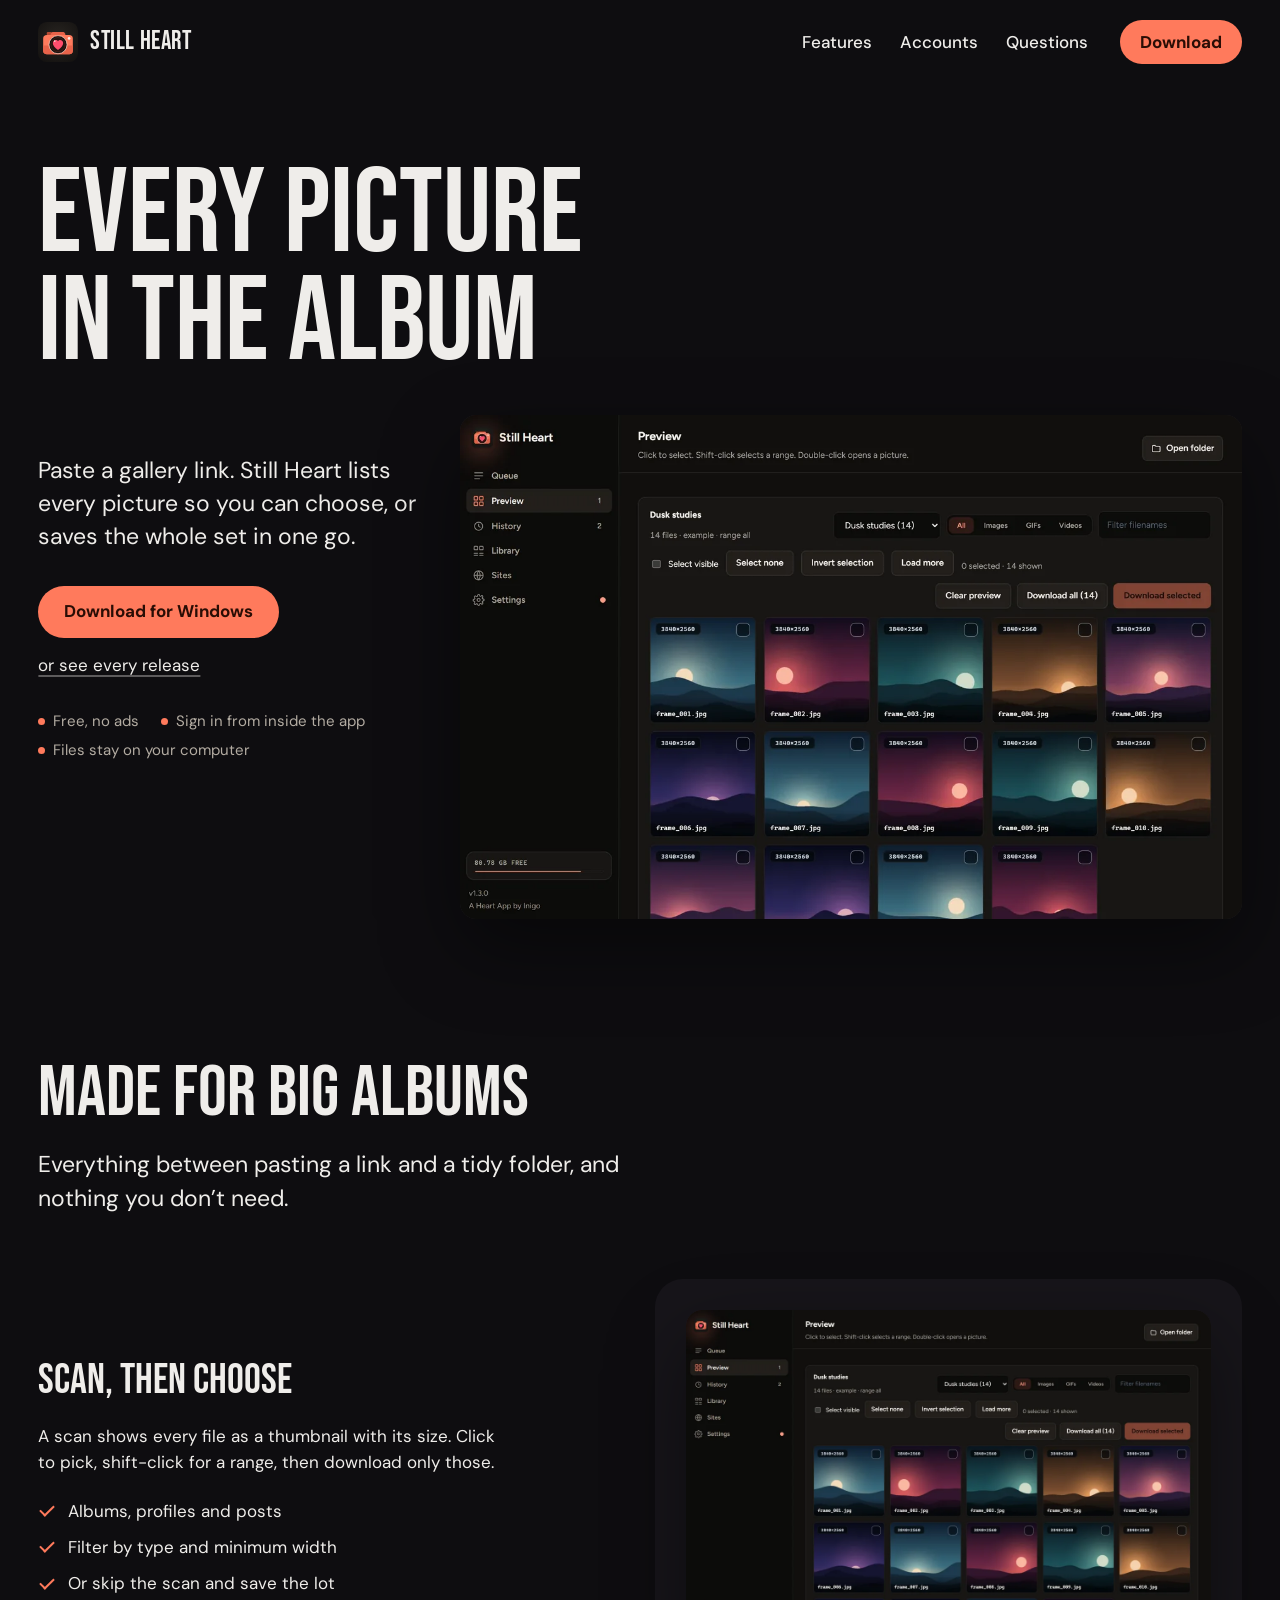
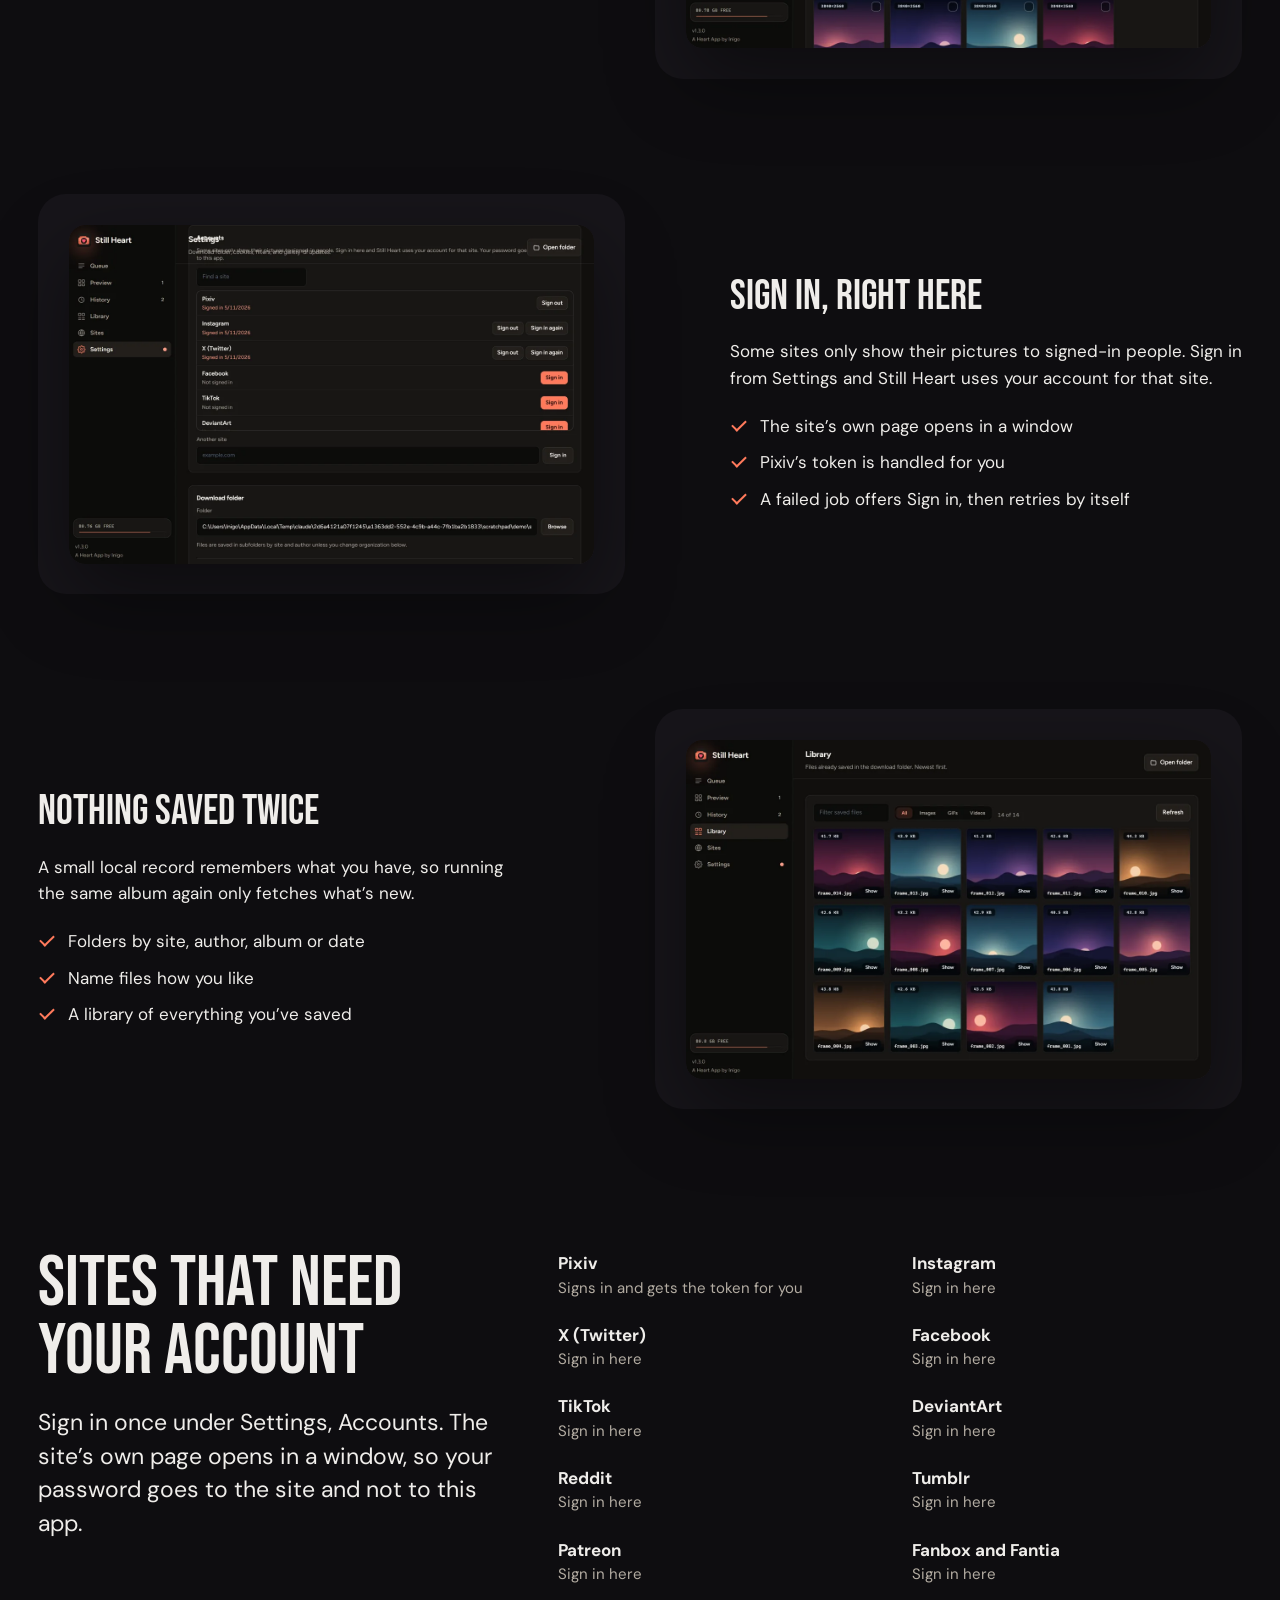
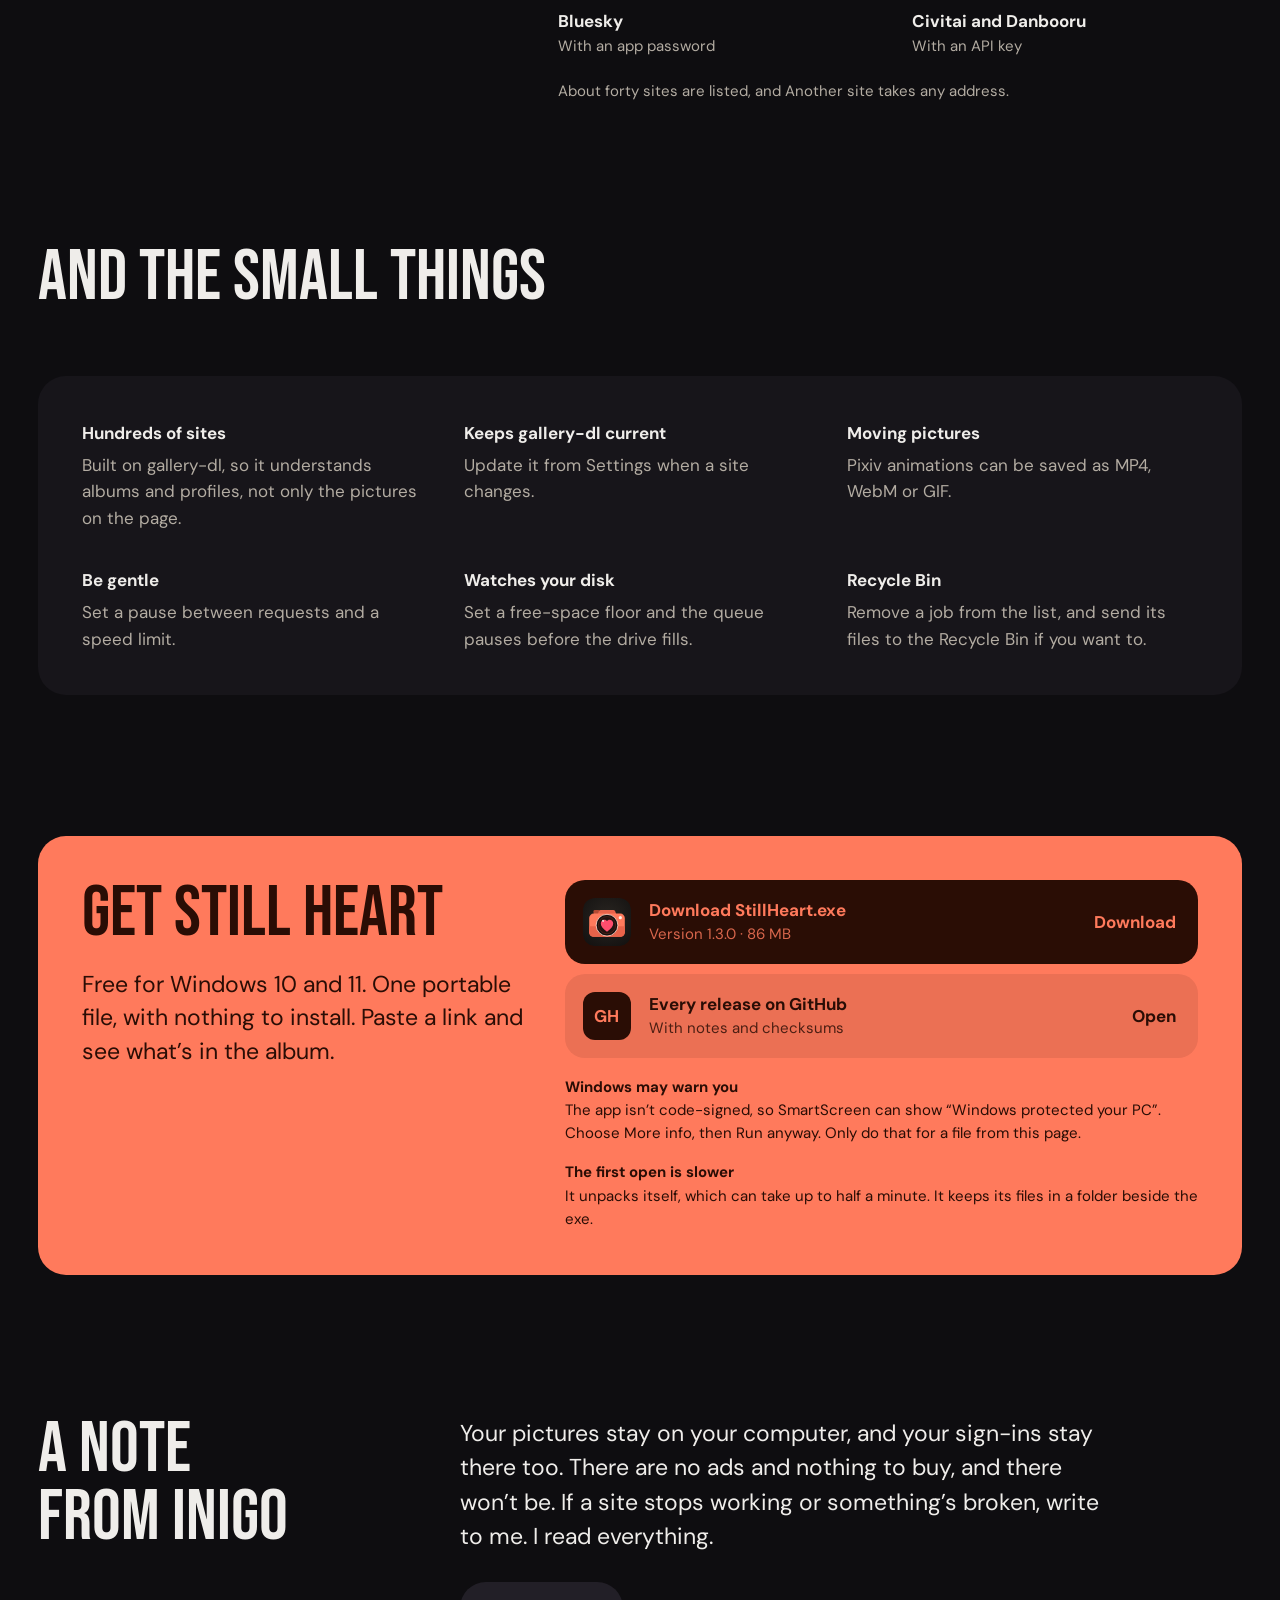
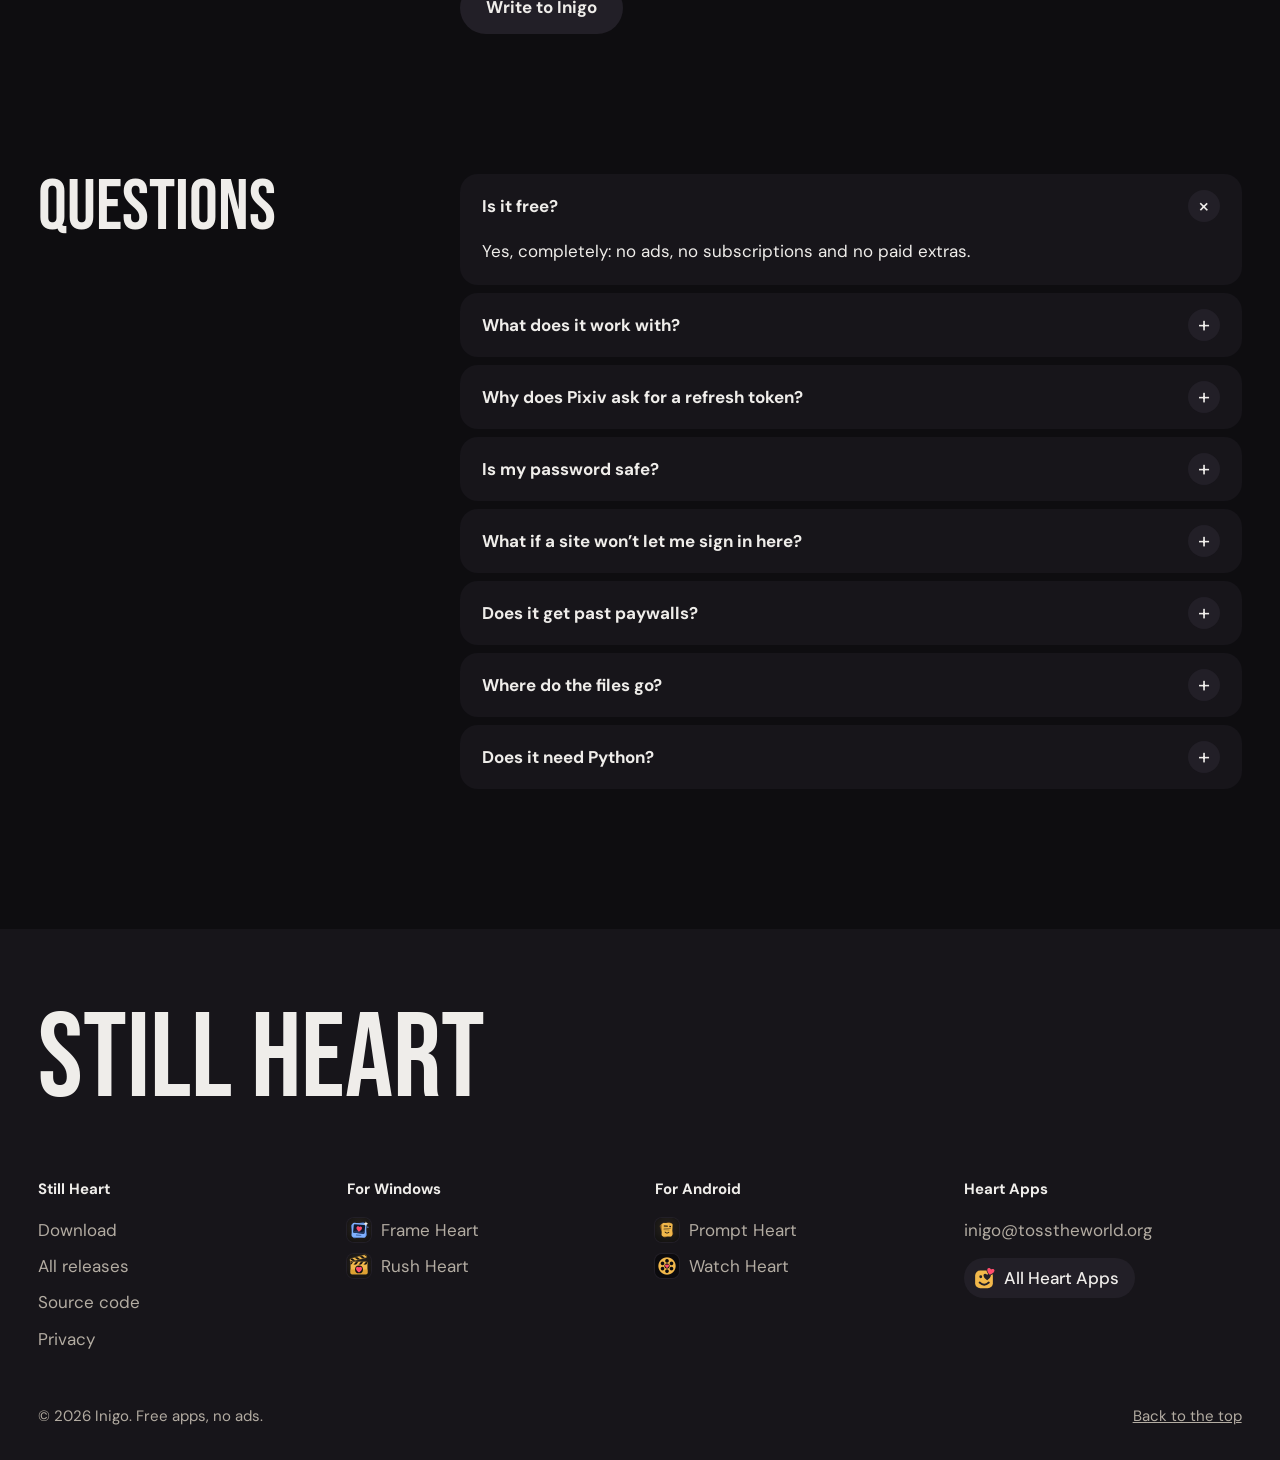
==== index.html @ 1305a20e "Link the source code" ====
<!doctype html>
<html lang="en">
<head>
  <meta charset="utf-8">
  <meta name="viewport" content="width=device-width, initial-scale=1">
  <title>Still Heart · Save whole galleries and albums to your own drive</title>
  <meta name="description" content="Save a whole gallery, or just the pictures you pick. Free for Windows.">
  <meta name="theme-color" content="#0E0D10">
  <meta property="og:title" content="Still Heart">
  <meta property="og:description" content="Save a whole gallery, or just the pictures you pick. A free Heart App for Windows.">
  <meta property="og:image" content="https://inigo-code.github.io/still-heart-site/assets/preview.png">
  <meta property="og:image:width" content="1200">
  <meta property="og:image:height" content="630">
  <meta name="twitter:card" content="summary_large_image">
  <link rel="icon" href="assets/still-heart.svg" type="image/svg+xml">
  <link rel="apple-touch-icon" href="assets/icon-180.png">
  <link rel="preconnect" href="https://fonts.googleapis.com">
  <link rel="preconnect" href="https://fonts.gstatic.com" crossorigin>
  <link href="https://fonts.googleapis.com/css2?family=Bebas+Neue&family=DM+Sans:opsz,wght@9..40,400;9..40,500;9..40,700&display=swap" rel="stylesheet">
  <link rel="stylesheet" href="heart.css">
  <link rel="stylesheet" href="theme.css">
  <script>document.documentElement.classList.add('js')</script>
</head>
<body>
<main id="top">

  <header class="bar wrap">
    <a class="brand" href="#top" aria-label="Still Heart, back to top"><img src="assets/still-heart.svg" width="40" height="40" alt="">Still Heart</a>
    <nav aria-label="Sections"><a href="#features">Features</a><a href="#accounts">Accounts</a><a href="#questions">Questions</a></nav>
    <a class="button button-small" href="#get">Download</a>
  </header>

  <!-- The headline across the page, then the words beside the window -->
  <section class="hero wrap" aria-labelledby="hero-title">
    <div class="hero-text">
      <h1 id="hero-title" class="h1" data-reveal>Every picture<br> in the album</h1>
      <div class="hero-side">
        <p class="lede" data-reveal style="--i:1">Paste a gallery link. Still Heart lists every picture so you can choose, or saves the whole set in one go.</p>
        <p class="actions" data-reveal style="--i:2"><a class="button" href="https://github.com/inigo-code/still-heart-site/releases/latest/download/StillHeart.exe">Download for Windows</a><a class="link" href="https://github.com/inigo-code/still-heart-site/releases">or see every release</a></p>
        <ul class="facts" data-reveal style="--i:3"><li>Free, no ads</li><li>Sign in from inside the app</li><li>Files stay on your computer</li></ul>
      </div>
    </div>
    <figure class="hero-media"><div class="window" data-reveal style="--i:2"><img src="assets/stills_preview.webp" width="1240" height="800" alt="The Still Heart preview: a grid of pictures from one album, each with its size and a checkbox."></div></figure>
  </section>

  <!-- Three things it does, one picture each -->
  <section id="features" class="section wrap" aria-labelledby="features-title">
    <div class="head">
      <h2 id="features-title" class="h2" data-reveal>Made for big albums</h2>
      <p data-reveal style="--i:1">Everything between pasting a link and a tidy folder, and nothing you don’t need.</p>
    </div>
    <div class="rows">
      <article class="row" aria-labelledby="f1">
        <div class="row-text">
          <h3 id="f1" class="h3" data-reveal>Scan, then choose</h3>
          <p data-reveal style="--i:1">A scan shows every file as a thumbnail with its size. Click to pick, shift-click for a range, then download only those.</p>
          <ul class="ticks" data-reveal style="--i:2"><li>Albums, profiles and posts</li><li>Filter by type and minimum width</li><li>Or skip the scan and save the lot</li></ul>
        </div>
        <figure class="row-media"><div class="window" data-reveal><img src="assets/stills_preview.webp" width="1240" height="800" alt="A scan of one album as a grid of pictures, some selected." loading="lazy"></div></figure>
      </article>

      <article class="row" aria-labelledby="f2">
        <div class="row-text">
          <h3 id="f2" class="h3" data-reveal>Sign in, right here</h3>
          <p data-reveal style="--i:1">Some sites only show their pictures to signed-in people. Sign in from Settings and Still Heart uses your account for that site.</p>
          <ul class="ticks" data-reveal style="--i:2"><li>The site’s own page opens in a window</li><li>Pixiv’s token is handled for you</li><li>A failed job offers Sign in, then retries by itself</li></ul>
        </div>
        <figure class="row-media"><div class="window" data-reveal><img src="assets/stills_accounts.webp" width="1240" height="800" alt="The Accounts list in Still Heart’s settings, with sites to sign in to." loading="lazy"></div></figure>
      </article>

      <article class="row" aria-labelledby="f3">
        <div class="row-text">
          <h3 id="f3" class="h3" data-reveal>Nothing saved twice</h3>
          <p data-reveal style="--i:1">A small local record remembers what you have, so running the same album again only fetches what’s new.</p>
          <ul class="ticks" data-reveal style="--i:2"><li>Folders by site, author, album or date</li><li>Name files how you like</li><li>A library of everything you’ve saved</li></ul>
        </div>
        <figure class="row-media"><div class="window" data-reveal><img src="assets/stills_library.webp" width="1240" height="800" alt="The Still Heart library: saved pictures in a grid." loading="lazy"></div></figure>
      </article>
    </div>
  </section>

  <!-- Accounts, as a plain list -->
  <section id="accounts" class="section wrap" aria-labelledby="accounts-title">
    <div class="import">
      <div class="head">
        <h2 id="accounts-title" class="h2" data-reveal>Sites that need your account</h2>
        <p data-reveal style="--i:1">Sign in once under Settings, Accounts. The site’s own page opens in a window, so your password goes to the site and not to this app.</p>
      </div>
      <div data-reveal style="--i:1">
        <ul class="sources"><li><strong>Pixiv</strong><span>Signs in and gets the token for you</span></li><li><strong>Instagram</strong><span>Sign in here</span></li><li><strong>X (Twitter)</strong><span>Sign in here</span></li><li><strong>Facebook</strong><span>Sign in here</span></li><li><strong>TikTok</strong><span>Sign in here</span></li><li><strong>DeviantArt</strong><span>Sign in here</span></li><li><strong>Reddit</strong><span>Sign in here</span></li><li><strong>Tumblr</strong><span>Sign in here</span></li><li><strong>Patreon</strong><span>Sign in here</span></li><li><strong>Fanbox and Fantia</strong><span>Sign in here</span></li><li><strong>Bluesky</strong><span>With an app password</span></li><li><strong>Civitai and Danbooru</strong><span>With an API key</span></li></ul>
        <p class="import-after">About forty sites are listed, and Another site takes any address.</p>
      </div>
    </div>
  </section>

  <!-- The smaller things, as a plain list -->
  <section class="section wrap" aria-labelledby="more-title">
    <div class="head"><h2 id="more-title" class="h2" data-reveal>And the small things</h2></div>
    <dl class="more" data-reveal style="--i:1"><div><dt>Hundreds of sites</dt><dd>Built on gallery-dl, so it understands albums and profiles, not only the pictures on the page.</dd></div><div><dt>Keeps gallery-dl current</dt><dd>Update it from Settings when a site changes.</dd></div><div><dt>Moving pictures</dt><dd>Pixiv animations can be saved as MP4, WebM or GIF.</dd></div><div><dt>Be gentle</dt><dd>Set a pause between requests and a speed limit.</dd></div><div><dt>Watches your disk</dt><dd>Set a free-space floor and the queue pauses before the drive fills.</dd></div><div><dt>Recycle Bin</dt><dd>Remove a job from the list, and send its files to the Recycle Bin if you want to.</dd></div></dl>
  </section>

  <!-- Get it -->
  <section id="get" class="section wrap" aria-labelledby="get-title">
    <div class="get">
      <div class="head">
        <h2 id="get-title" class="h2" data-reveal>Get Still Heart</h2>
        <p data-reveal style="--i:1">Free for Windows 10 and 11. One portable file, with nothing to install. Paste a link and see what’s in the album.</p>
      </div>
      <div class="ways">
        <a class="way way-main" href="https://github.com/inigo-code/still-heart-site/releases/latest/download/StillHeart.exe" data-reveal><img src="assets/still-heart.svg" width="48" height="48" alt=""><span><strong>Download StillHeart.exe</strong><span>Version 1.3.0 · 86 MB</span></span><span class="go">Download</span></a>
        <a class="way" href="https://github.com/inigo-code/still-heart-site/releases" data-reveal style="--i:1"><span class="way-mark" aria-hidden="true">GH</span><span><strong>Every release on GitHub</strong><span>With notes and checksums</span></span><span class="go">Open</span></a>
        <div class="notes" data-reveal style="--i:2">
          <p><strong>Windows may warn you</strong>The app isn’t code-signed, so SmartScreen can show “Windows protected your PC”. Choose More info, then Run anyway. Only do that for a file from this page.</p>
          <p><strong>The first open is slower</strong>It unpacks itself, which can take up to half a minute. It keeps its files in a folder beside the exe.</p>
        </div>
      </div>
    </div>
  </section>

  <!-- A note from the maker -->
  <section class="section wrap" aria-labelledby="note-title">
    <div class="note">
      <h2 id="note-title" class="h2" data-reveal>A note from Inigo</h2>
      <div data-reveal style="--i:1">
        <div class="copy"><p>Your pictures stay on your computer, and your sign-ins stay there too. There are no ads and nothing to buy, and there won’t be. If a site stops working or something’s broken, write to me. I read everything.</p></div>
        <p class="actions"><a class="button button-tone" href="mailto:inigo@tosstheworld.org?subject=Still%20Heart">Write to Inigo</a></p>
      </div>
    </div>
  </section>

  <!-- Questions -->
  <section id="questions" class="section wrap" aria-labelledby="faq-title">
    <div class="faq">
      <div class="head"><h2 id="faq-title" class="h2" data-reveal>Questions</h2></div>
      <div class="faq-list" data-reveal style="--i:1"><details name="faq" open><summary>Is it free?</summary><p>Yes, completely: no ads, no subscriptions and no paid extras.</p></details><details name="faq"><summary>What does it work with?</summary><p>The sites gallery-dl supports. The Sites tab in the app lists them, with an example link for each.</p></details><details name="faq"><summary>Why does Pixiv ask for a refresh token?</summary><p>Pixiv doesn’t accept ordinary cookies from download tools, only a token from its own sign-in. Open Settings, Accounts, and choose Sign in next to Pixiv. Still Heart gets the token for you, and you never have to see it.</p></details><details name="faq"><summary>Is my password safe?</summary><p>You type it into the site’s own page, in a window, and Still Heart never sees it. It keeps only the session the site gives back, on your computer. Sign out deletes it.</p></details><details name="faq"><summary>What if a site won’t let me sign in here?</summary><p>Some sites refuse sign-ins from app windows. Sign in with your own browser instead and pick it under Other ways to sign in, or use a cookies.txt file.</p></details><details name="faq"><summary>Does it get past paywalls?</summary><p>No. It only sees what your own account can see. It doesn’t bypass paywalls, DRM or site bans. You need the right to save what you download, and a site’s own rules still apply.</p></details><details name="faq"><summary>Where do the files go?</summary><p>Into a downloads folder beside the app, or any folder you choose in Settings.</p></details><details name="faq"><summary>Does it need Python?</summary><p>No. It’s a single file. gallery-dl is inside, and Still Heart can update it for you.</p></details></div>
    </div>
  </section>
</main>

<footer class="foot">
  <div class="wrap">
    <p class="foot-name" aria-hidden="true">Still Heart</p>
    <div class="foot-cols">
      <nav aria-label="Still Heart"><h2>Still Heart</h2><a href="https://github.com/inigo-code/still-heart-site/releases/latest/download/StillHeart.exe">Download</a><a href="https://github.com/inigo-code/still-heart-site/releases">All releases</a><a href="https://github.com/inigo-code/still-heart">Source code</a><a href="privacy.html">Privacy</a></nav>
      <nav aria-label="For Windows"><h2>For Windows</h2><a class="to-app" href="https://inigo-code.github.io/frame-heart-site/"><img src="assets/frame-heart.svg" width="24" height="24" alt="">Frame Heart</a><a class="to-app" href="https://inigo-code.github.io/rush-heart-site/"><img src="assets/rush-heart.svg" width="24" height="24" alt="">Rush Heart</a></nav>
      <nav aria-label="For Android"><h2>For Android</h2><a class="to-app" href="https://inigo-code.github.io/prompt-heart-site/"><img src="assets/prompt-heart.png" width="24" height="24" alt="">Prompt Heart</a><a class="to-app" href="https://inigo-code.github.io/watch-heart-site/"><img src="assets/watch-heart.png" width="24" height="24" alt="">Watch Heart</a></nav>
      <nav aria-label="Heart Apps"><h2>Heart Apps</h2><a href="mailto:inigo@tosstheworld.org?subject=Still%20Heart">inigo@tosstheworld.org</a><a class="to-home" href="https://inigo-code.github.io/"><img src="assets/heart-apps.svg" width="22" height="22" alt="">All Heart Apps</a></nav>
    </div>
    <div class="foot-last"><p>© 2026 Inigo. Free apps, no ads.</p><a href="#top">Back to the top</a></div>
  </div>
</footer>

<script src="heart.js" defer></script>

</body>
</html>
---- heart.css ----
/* Heart: the shared layout of the Heart Apps sites. Each site sets its own colours and faces in
   its theme file; everything here reads only the tokens below. */

:root {
  --bg: #0E0D10;
  --surface: #18161B;
  --surface-2: #232026;
  --ink: #EFEDEA;
  --muted: #B3ACA2;
  --accent: #F2B84B;
  --accent-ink: #121110;
  --accent-hover: #F6C76E;
  --field: var(--accent);
  --field-ink: var(--accent-ink);
  --font-display: 'DM Sans', system-ui, sans-serif;
  --font-text: 'DM Sans', system-ui, sans-serif;
  --display-weight: 700;
  --display-track: -0.035em;
  --display-case: none;
  --s-small: 0.9375rem;
  --s-body: 1.0625rem;
  --s-lede: clamp(1.1875rem, 1rem + 0.6vw, 1.4375rem);
  --s-head: clamp(1.5rem, 1.15rem + 1vw, 2rem);
  --s-h2: clamp(2.25rem, 1.4rem + 3vw, 4rem);
  --s-h1: clamp(2.75rem, 1.2rem + 5.6vw, 6.25rem);
  --margin: clamp(1rem, 3vw, 2.5rem);
  --max: 1240px;
  --gap: clamp(1rem, 2.4vw, 2rem);
  --section: clamp(6rem, 11vw, 10rem);
  --radius: 28px;
  --ease-out: cubic-bezier(0.22, 1, 0.36, 1);
}

*, *::before, *::after { box-sizing: border-box; }
html { -webkit-text-size-adjust: 100%; scroll-behavior: smooth; scroll-padding-top: 24px; }
body { margin: 0; background: var(--bg); color: var(--ink); font: 400 var(--s-body)/1.55 var(--font-text); -webkit-font-smoothing: antialiased; text-rendering: optimizeLegibility; }
img { display: block; max-width: 100%; height: auto; }
a { color: inherit; }
h1, h2, h3, p, ul, ol, dl, dd, figure { margin: 0; }
ul, ol { padding: 0; list-style: none; }
button { font: inherit; color: inherit; background: none; border: 0; padding: 0; cursor: pointer; }
:focus-visible { outline: 3px solid var(--accent); outline-offset: 3px; border-radius: 6px; }
::selection { background: var(--accent); color: var(--accent-ink); }
.nums { font-variant-numeric: tabular-nums; }
.visually-hidden { position: absolute; width: 1px; height: 1px; overflow: hidden; clip-path: inset(50%); white-space: nowrap; }

.wrap { width: 100%; max-width: calc(var(--max) + 2 * var(--margin)); margin-inline: auto; padding-inline: var(--margin); }
.section { padding-block: var(--section) 0; }

/* ---------- type ---------- */
.h1, .h2, .h3 { font-family: var(--font-display); font-weight: var(--display-weight); text-transform: var(--display-case); text-wrap: balance; }
.h1 { font-size: var(--s-h1); line-height: 0.98; letter-spacing: var(--display-track); }
.h2 { font-size: var(--s-h2); line-height: 1.04; letter-spacing: calc(var(--display-track) * 0.8); }
.h3 { font-size: var(--s-head); line-height: 1.15; letter-spacing: calc(var(--display-track) * 0.4); }
.lede { font-size: var(--s-lede); line-height: 1.45; max-width: 34ch; }
.soft { color: var(--muted); }
.copy p + p { margin-top: 0.9em; }
.head { display: grid; gap: 20px; max-width: 46rem; margin-bottom: clamp(2.5rem, 5vw, 4rem); }
.head p { font-size: var(--s-lede); line-height: 1.45; max-width: 40ch; }

/* ---------- controls ---------- */
.button { display: inline-flex; align-items: center; justify-content: center; gap: 10px; min-height: 52px; padding: 0 26px; border-radius: 999px; background: var(--accent); color: var(--accent-ink); font-weight: 700; text-decoration: none; transition: transform 140ms var(--ease-out), background-color 180ms ease; }
.button:active { transform: scale(0.96); }
.button-tone { background: var(--surface-2); color: var(--ink); }
.button-small { min-height: 44px; padding: 0 20px; }
.link { text-decoration: underline; text-decoration-thickness: 2px; text-underline-offset: 0.22em; text-decoration-color: color-mix(in srgb, currentColor 35%, transparent); transition: text-decoration-color 180ms ease; }
@media (hover: hover) and (pointer: fine) {
  .button:hover { background: var(--accent-hover); }
  .button-tone:hover { background: color-mix(in srgb, var(--surface-2) 70%, var(--ink) 12%); }
  .link:hover { text-decoration-color: currentColor; }
}
.actions { display: flex; flex-wrap: wrap; align-items: center; gap: 14px 22px; }

/* ---------- the bar ---------- */
.bar { display: flex; align-items: center; gap: 24px; min-height: 84px; }
.brand { display: inline-flex; align-items: center; gap: 12px; font-family: var(--font-display); font-weight: var(--display-weight); font-size: var(--s-body); text-transform: var(--display-case); text-decoration: none; letter-spacing: -0.01em; }
.brand img { width: 40px; height: 40px; border-radius: 11px; }
.bar nav { display: flex; gap: 28px; margin-left: auto; }
.bar nav + .button { margin-left: 8px; }
.bar nav a { text-decoration: none; font-weight: 500; transition: color 180ms ease; }
.bar nav a:hover { color: var(--accent); }

/* ---------- the hero ---------- */
.hero { display: grid; grid-template-columns: minmax(0, 7fr) minmax(0, 5fr); gap: var(--gap); align-items: center; padding-block: clamp(2rem, 6vw, 5rem) 0; }
.hero-text { display: grid; gap: 32px; align-content: center; }
.hero-text .lede { max-width: 30ch; }
.facts { display: flex; flex-wrap: wrap; gap: 6px 22px; color: var(--muted); font-size: var(--s-small); }
.facts li { display: inline-flex; align-items: center; gap: 8px; }
.facts li::before { content: ''; width: 7px; height: 7px; border-radius: 50%; background: var(--accent); }
.hero-media { display: grid; justify-items: center; }

/* A phone: the screen in a plain bezel, a step in tone, no shadow. */
.phone { width: min(100%, 310px); padding: 10px; border-radius: 46px; background: var(--surface-2); }
.phone img { width: 100%; border-radius: 37px; background: var(--surface); }
.hero .phone { width: min(100%, 360px); }

/* ---------- feature rows: words on one side, one screen on the other ---------- */
.rows { display: grid; gap: clamp(4rem, 9vw, 8rem); }
.row { display: grid; grid-template-columns: minmax(0, 1fr) minmax(0, 1fr); gap: var(--gap); align-items: center; }
.row-media { display: grid; justify-items: center; padding-block: clamp(2rem, 4vw, 3.5rem); border-radius: var(--radius); background: var(--surface); }
.row:nth-child(even) .row-media { order: -1; }
.row-text { display: grid; gap: 22px; max-width: 32rem; }
.row:nth-child(odd) .row-text { padding-right: clamp(0px, 3vw, 3rem); }
.row:nth-child(even) .row-text { justify-self: end; }
.ticks { display: grid; gap: 10px; }
.ticks li { position: relative; padding-left: 30px; }
.ticks li::before { content: ''; position: absolute; left: 2px; top: 0.42em; width: 14px; height: 8px; border-left: 2.5px solid var(--accent); border-bottom: 2.5px solid var(--accent); transform: rotate(-45deg); }

/* ---------- everything else: a plain list in columns ---------- */
.more { display: grid; grid-template-columns: repeat(3, minmax(0, 1fr)); gap: 36px var(--gap); padding: clamp(2rem, 3.4vw, 3rem); border-radius: var(--radius); background: var(--surface); }
.more div { display: grid; gap: 6px; align-content: start; }
.more dt { font-weight: 700; }
.more dd { color: var(--muted); }

/* ---------- get it: the one field of colour ---------- */
.get { display: grid; grid-template-columns: minmax(0, 5fr) minmax(0, 7fr); gap: var(--gap); padding: clamp(2rem, 3.4vw, 3rem); border-radius: var(--radius); background: var(--field); color: var(--field-ink); }
.get .head { margin: 0; align-content: start; }
.get .head p { color: inherit; }
.ways { display: grid; gap: 10px; align-content: start; }
.way { display: grid; grid-template-columns: 48px minmax(0, 1fr) auto; gap: 18px; align-items: center; min-height: 84px; padding: 14px 22px 14px 18px; border-radius: 20px; background: color-mix(in srgb, var(--field-ink) 9%, transparent); text-decoration: none; transition: background-color 180ms ease, transform 140ms var(--ease-out); }
.way:active { transform: scale(0.985); }
.way img { width: 48px; height: 48px; border-radius: 12px; }
.way strong { display: block; }
.way span span { display: block; font-size: var(--s-small); opacity: 0.82; }
.way .go { font-weight: 700; white-space: nowrap; }
.way-main { background: var(--field-ink); color: var(--field); }
@media (hover: hover) and (pointer: fine) {
  .way:hover { background: color-mix(in srgb, var(--field-ink) 16%, transparent); }
  .way-main:hover { background: color-mix(in srgb, var(--field-ink) 88%, var(--field)); }
}

/* ---------- questions ---------- */
.faq { display: grid; grid-template-columns: minmax(0, 4fr) minmax(0, 8fr); gap: var(--gap); }
.faq .head { align-content: start; margin: 0; }
.faq-list { display: grid; gap: 8px; }
.faq-list details { border-radius: 18px; background: var(--surface); transition: background-color 180ms ease; }
.faq-list summary { display: flex; justify-content: space-between; align-items: center; gap: 16px; min-height: 64px; padding: 16px 22px; font-weight: 700; cursor: pointer; list-style: none; }
.faq-list summary::-webkit-details-marker { display: none; }
.faq-list summary::after { content: '+'; flex: none; display: grid; place-items: center; width: 32px; height: 32px; border-radius: 50%; background: var(--surface-2); font-weight: 400; font-size: 1.375rem; line-height: 1; transition: transform 240ms var(--ease-out); }
.faq-list details[open] summary::after { transform: rotate(45deg); }
.faq-list details p { padding: 0 22px 20px; max-width: 72ch; }
@media (hover: hover) and (pointer: fine) { .faq-list details:not([open]):hover { background: var(--surface-2); } }

/* ---------- note from the maker ---------- */
.note { display: grid; grid-template-columns: minmax(0, 4fr) minmax(0, 8fr); gap: var(--gap); }
.note .copy { font-size: var(--s-lede); line-height: 1.5; max-width: 40ch; }
.note .actions { margin-top: 28px; }

/* ---------- footer ---------- */
.foot { margin-top: var(--section); padding-block: clamp(3rem, 6vw, 5rem) 32px; background: var(--surface); }
.foot-name { font-family: var(--font-display); font-weight: var(--display-weight); text-transform: var(--display-case); font-size: var(--s-h1); line-height: 0.9; letter-spacing: var(--display-track); white-space: nowrap; }
.foot-cols { display: grid; grid-template-columns: repeat(4, minmax(0, 1fr)); gap: 28px var(--gap); margin-top: clamp(2.5rem, 5vw, 4rem); }
.foot-cols h2 { font-size: var(--s-small); font-weight: 700; margin-bottom: 10px; }
.foot-cols a { display: block; overflow-wrap: anywhere; padding-block: 5px; text-decoration: none; color: var(--muted); transition: color 180ms ease; }
.foot-cols a:hover { color: var(--ink); }
/* Links to the other apps carry their icons. The link home to Heart Apps is a chip, its mark and name on one line. */
.foot-cols .to-app { display: flex; align-items: center; gap: 10px; }
/* The icons are dark tiles; the ring keeps their edge visible on a dark footer. */
.foot-cols .to-app img { flex: none; width: 24px; height: 24px; border-radius: 7px; box-shadow: 0 0 0 1px var(--surface-2); }
.foot-cols .to-home { display: inline-flex; align-items: center; gap: 8px; margin-top: 10px; padding: 7px 16px 7px 10px; border-radius: 999px; background: var(--surface-2); color: var(--ink); font-weight: 500; white-space: nowrap; }
.foot-cols .to-home img { flex: none; width: 22px; height: 22px; }
.foot-last { display: flex; flex-wrap: wrap; justify-content: space-between; gap: 12px; margin-top: 48px; color: var(--muted); font-size: var(--s-small); }

/* ---------- entrance: each part rises once as it arrives; nothing waits on the script ---------- */
.js [data-reveal] { opacity: 0; transform: translateY(24px); transition: opacity 700ms var(--ease-out), transform 700ms var(--ease-out); transition-delay: calc(var(--i, 0) * 80ms); }
.js [data-reveal].is-in { opacity: 1; transform: none; }
.phone img { transition: transform 900ms var(--ease-out); }
.js .phone[data-reveal] img { transform: scale(1.04); }
.js .phone[data-reveal].is-in img { transform: none; }
@media (prefers-reduced-motion: reduce) {
  html { scroll-behavior: auto; }
  .js [data-reveal], .js .phone[data-reveal] img { opacity: 1; transform: none; transition: none; }
  .button, .way { transition: none; }
}

/* ---------- tablet ---------- */
@media (max-width: 960px) {
  .hero { grid-template-columns: minmax(0, 1fr) minmax(0, 0.8fr); }
  .more { grid-template-columns: repeat(2, minmax(0, 1fr)); }
  .get, .faq, .note { grid-template-columns: 1fr; gap: 32px; }
  .foot-cols { grid-template-columns: repeat(2, minmax(0, 1fr)); }
}

/* ---------- phone: its own composition, one column ---------- */
@media (max-width: 680px) {
  .bar { min-height: 68px; gap: 12px; }
  .bar nav { display: none; }
  .bar .button { margin-left: auto; }
  .hero { grid-template-columns: 1fr; gap: 48px; padding-top: 16px; }
  .hero-text { gap: 24px; }
  .hero .phone { width: min(78%, 320px); }
  .row { grid-template-columns: 1fr; gap: 28px; }
  .row .row-media, .row:nth-child(even) .row-media { order: 0; }
  .row:nth-child(even) .row-text { justify-self: start; }
  .row-text { padding: 0 !important; }
  .row .phone { width: min(74%, 290px); }
  .more { grid-template-columns: 1fr; gap: 24px; padding: 28px 22px; }
  .get { padding: 28px 18px; }
  .way { grid-template-columns: 40px minmax(0, 1fr); padding: 14px 16px; }
  .way img { width: 40px; height: 40px; }
  .way .go { display: none; }
  .foot-cols { grid-template-columns: 1fr; }
}
---- theme.css ----
/* Still Heart: a Heart App for Windows. The layout is heart.css; this adds the colour and the window. */
:root {
  --bg: #0E0D10; --surface: #17151A; --surface-2: #221F27; --ink: #EFEDEA; --muted: #B3ACA2;
  --accent: #ff7a5c; --accent-ink: #2a0d05; --accent-hover: #ff9a82; --field: #ff7a5c; --field-ink: #2a0d05;
  --font-display: 'Bebas Neue', Impact, 'Arial Narrow', sans-serif;
  --font-text: 'DM Sans', system-ui, -apple-system, 'Segoe UI', Roboto, sans-serif;
  --display-weight: 400; --display-track: 0; --display-case: uppercase;
  --s-h1: clamp(2.5rem, 0.2rem + 9.4vw, 7.5rem);
  --s-h2: clamp(2.75rem, 1.6rem + 3.6vw, 5rem);
  --s-head: clamp(2rem, 1.5rem + 1.4vw, 2.75rem);
}

.brand { font-size: 1.625rem; letter-spacing: 0.02em; }
.brand img { border-radius: 0; }
.h1 { line-height: 0.9; }
.h2, .h3 { line-height: 0.95; }
.way-mark { display: grid; place-items: center; width: 48px; height: 48px; border-radius: 12px; background: var(--field-ink); color: var(--field); font-weight: 700; }

/* The hero: the title across the page, the words and the window below it. */
.hero { grid-template-columns: minmax(0, 4fr) minmax(0, 8fr); align-items: end; }
.hero-text { gap: 40px; }
.hero-side { display: grid; gap: 32px; max-width: 34rem; }
@media (min-width: 961px) {
  .hero { grid-template-rows: auto auto; row-gap: 0; }
  .hero-text { display: contents; }
  .hero h1 { grid-column: 1 / -1; grid-row: 1; margin-bottom: clamp(1.5rem, 3vw, 2.5rem); }
  .hero-side { grid-column: 1; grid-row: 2; align-self: start; padding-top: clamp(1rem, 3vw, 2.5rem); }
  .hero-media { grid-column: 2; grid-row: 2; }
}
.window { overflow: hidden; width: 100%; border-radius: 16px; background: var(--surface-2); box-shadow: 0 30px 80px rgba(0, 0, 0, 0.45); }
.window img { display: block; width: 100%; height: auto; }
.row-media { padding: clamp(1rem, 2.4vw, 2rem); }

/* Sites that take an account, as a plain list */
.import { display: grid; grid-template-columns: minmax(0, 5fr) minmax(0, 7fr); gap: var(--gap); }
.import .head { margin: 0; align-content: start; }
.sources { display: grid; grid-template-columns: repeat(2, minmax(0, 1fr)); gap: 22px 24px; }
.sources strong { display: block; }
.sources span { display: block; color: var(--muted); font-size: var(--s-small); }
.import-after { margin-top: 22px; color: var(--muted); font-size: var(--s-small); }

/* Before and after */
.slider { max-width: 1040px; }
.compare { position: relative; overflow: hidden; border-radius: 18px; aspect-ratio: 3 / 2; background: #000; touch-action: pan-y; }
.compare img { position: absolute; inset: 0; width: 100%; height: 100%; object-fit: cover; }
.compare .before { clip-path: inset(0 calc(100% - var(--pos)) 0 0); }
.compare .line { position: absolute; top: 0; bottom: 0; left: var(--pos); width: 2px; margin-left: -1px; background: #F3EEE7; pointer-events: none; }
.compare .line::after { content: ""; position: absolute; top: 50%; left: 50%; width: 42px; height: 42px; border: 2px solid #F3EEE7; border-radius: 50%; transform: translate(-50%, -50%); background: rgba(14, 13, 16, 0.7); }
.compare .tag { position: absolute; top: 14px; padding: 3px 10px; border-radius: 8px; background: rgba(14, 13, 16, 0.72); font-size: var(--s-small); font-weight: 500; pointer-events: none; }
.compare .tag.left { left: 14px; }
.compare .tag.right { right: 14px; }
.compare input { position: absolute; inset: 0; width: 100%; height: 100%; margin: 0; opacity: 0; cursor: ew-resize; }

.notes { display: grid; gap: 16px; margin-top: 8px; font-size: var(--s-small); }
.notes strong { display: block; }

/* A page of plain words */
.doc { display: grid; gap: 14px; max-width: 46rem; padding-block: clamp(2rem, 6vw, 4.5rem); }
.doc h2 { margin-top: 24px; }
.doc p { color: var(--muted); }
.doc-lede { font-size: var(--s-lede); color: var(--ink) !important; }

@media (max-width: 960px) {
  .hero { grid-template-columns: 1fr; }
  .import { grid-template-columns: 1fr; gap: 32px; }
}
@media (max-width: 680px) {
  .sources { grid-template-columns: 1fr; }
}
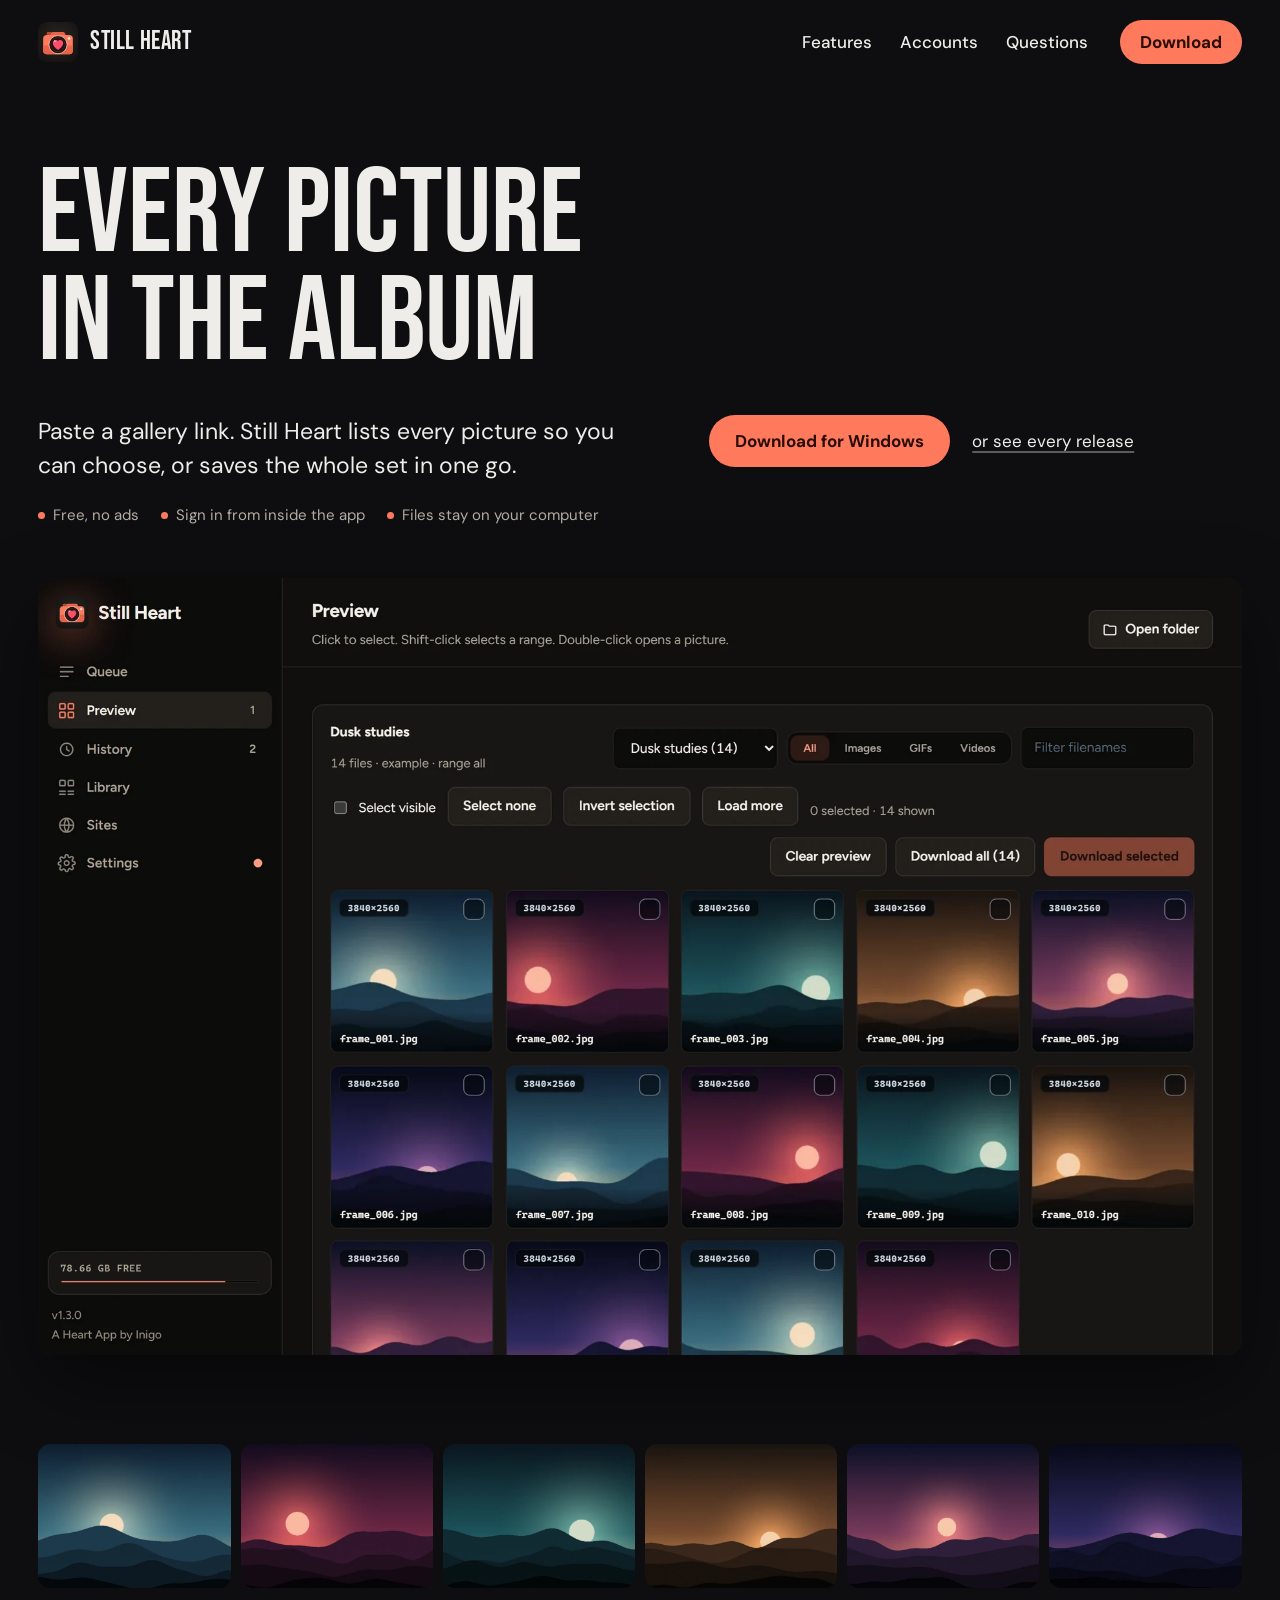
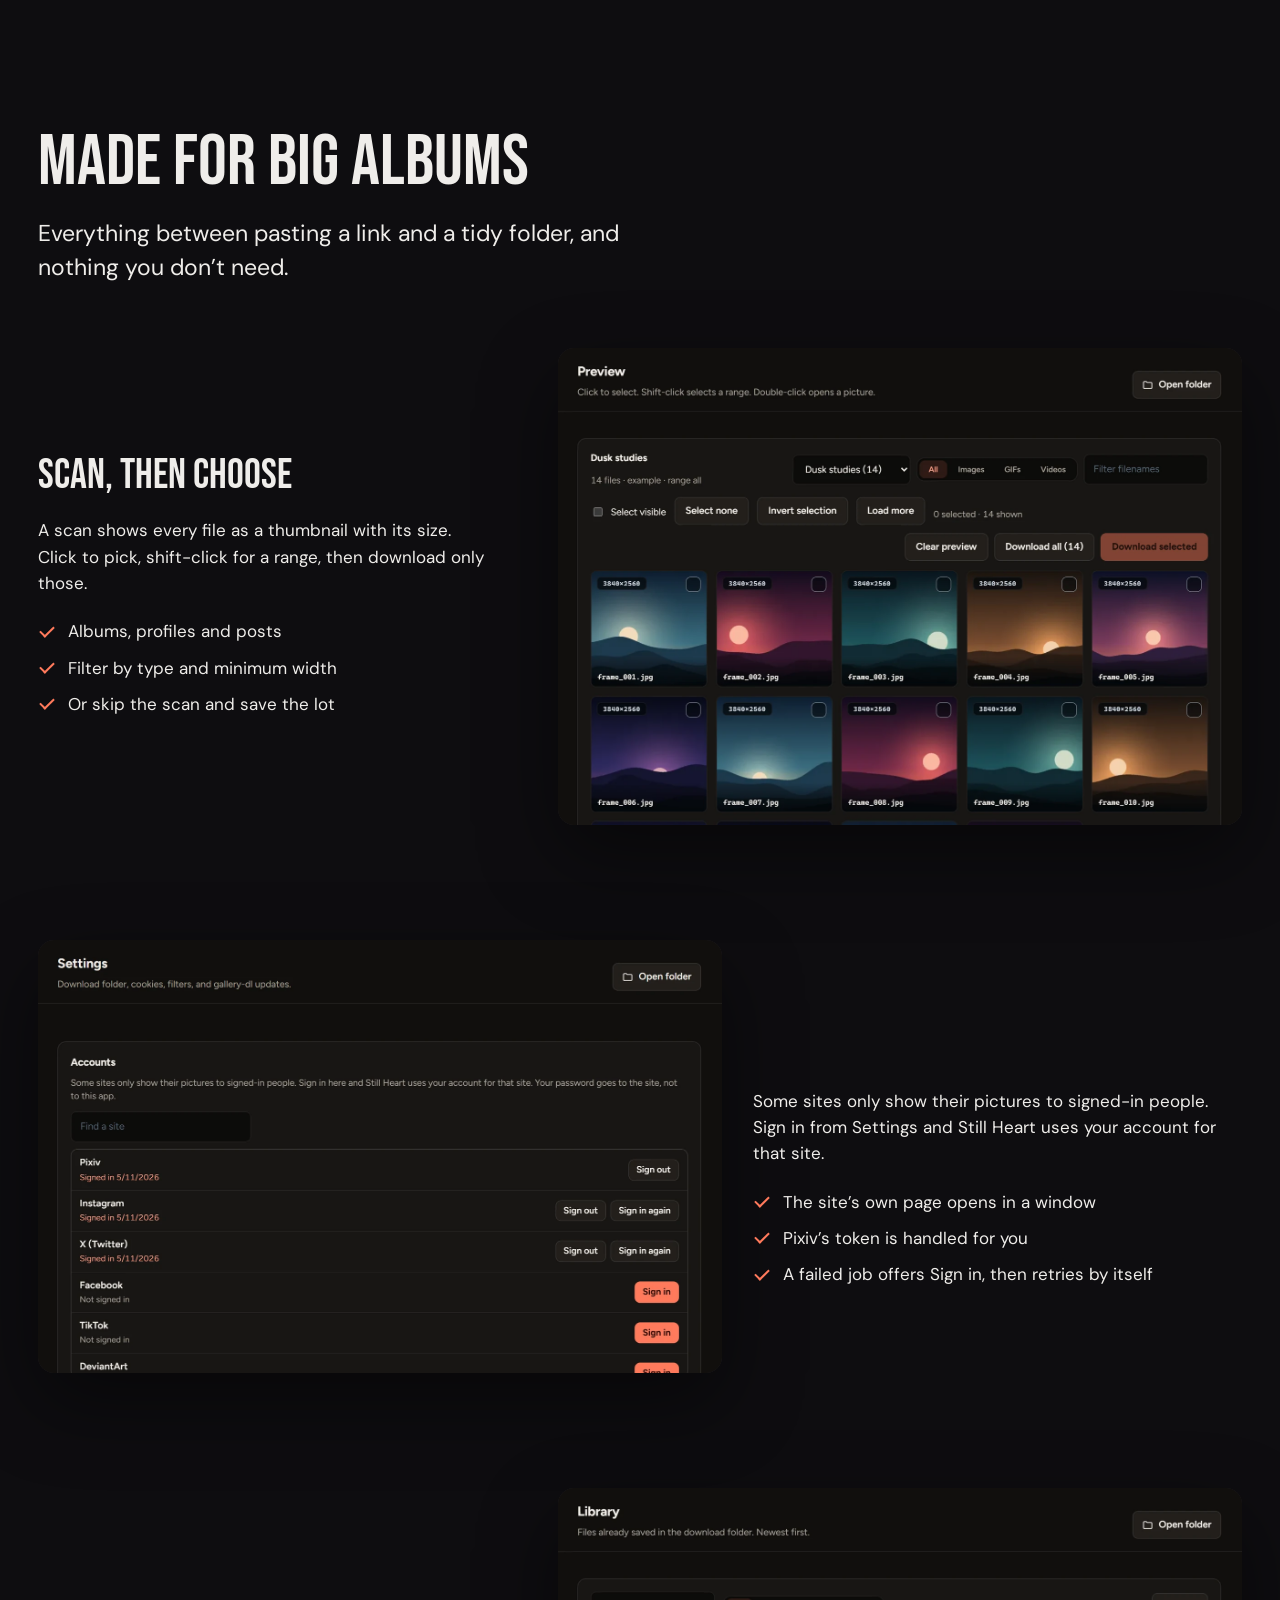
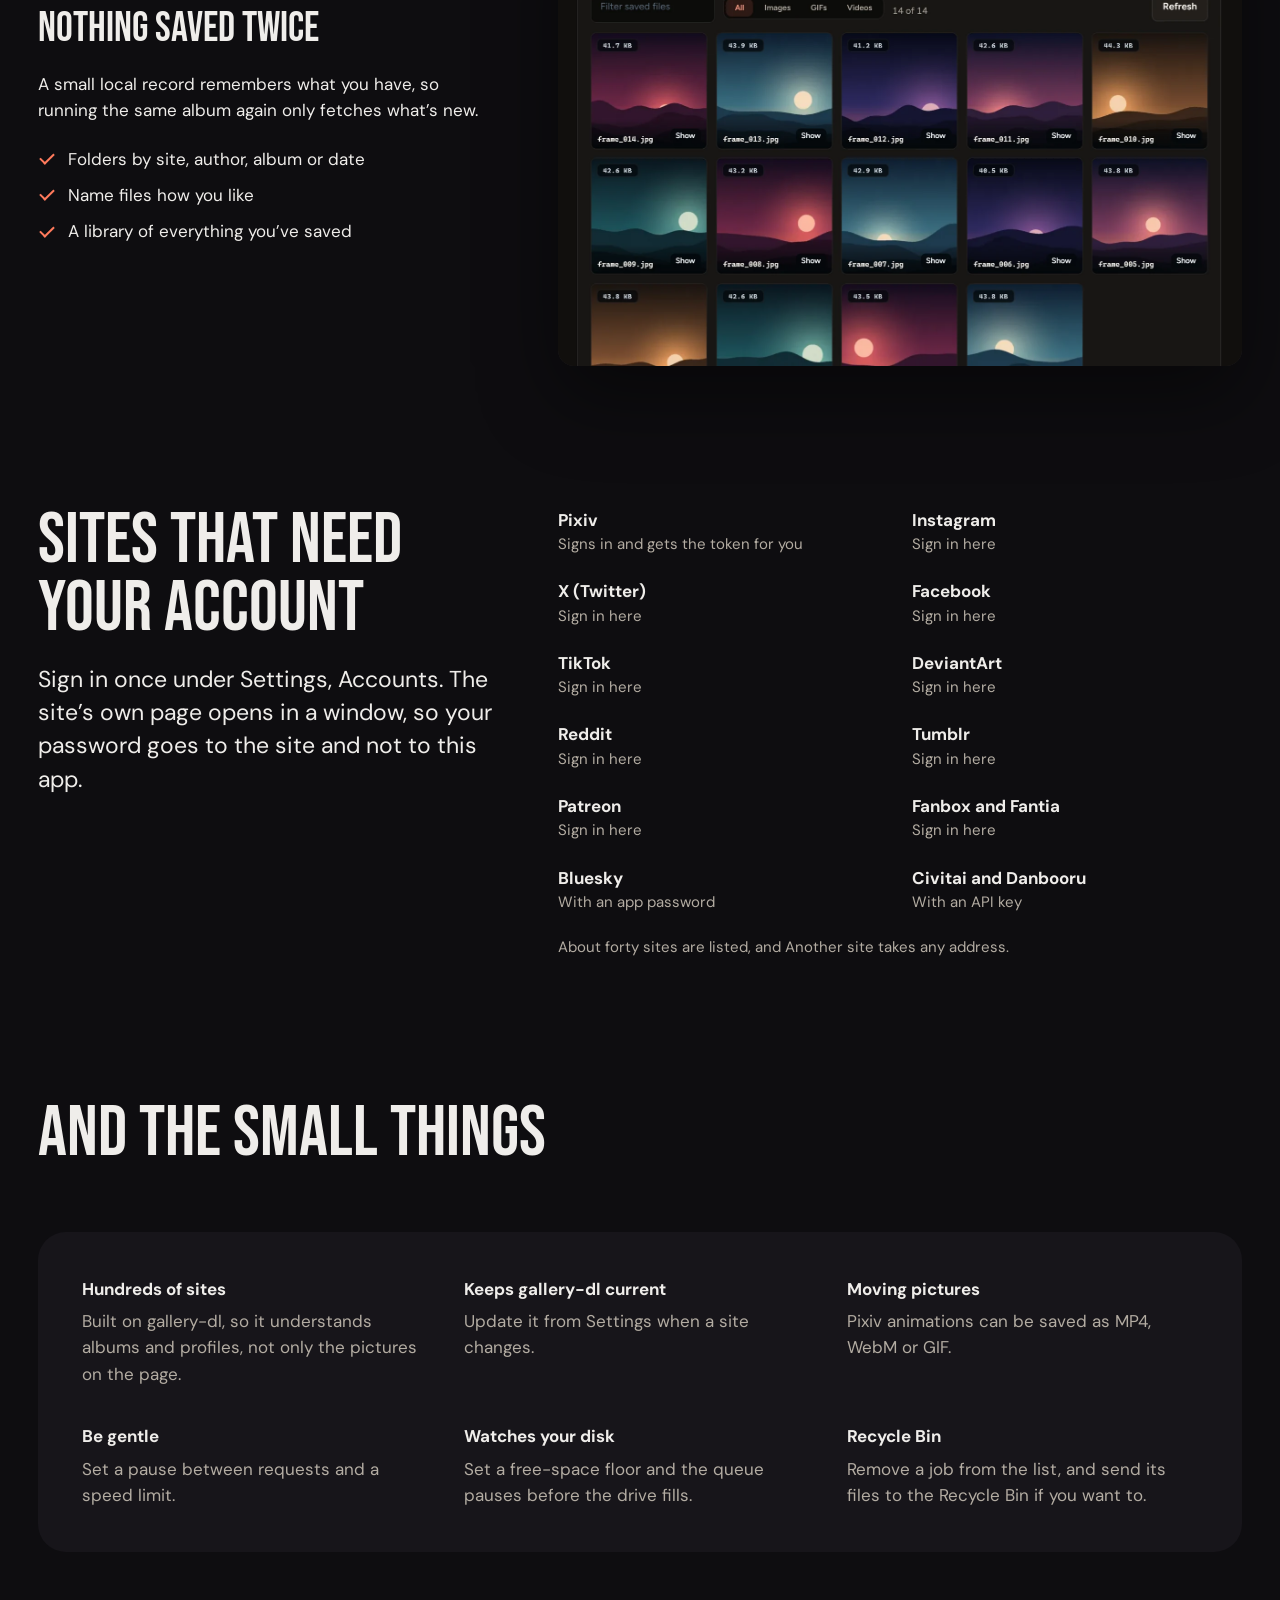
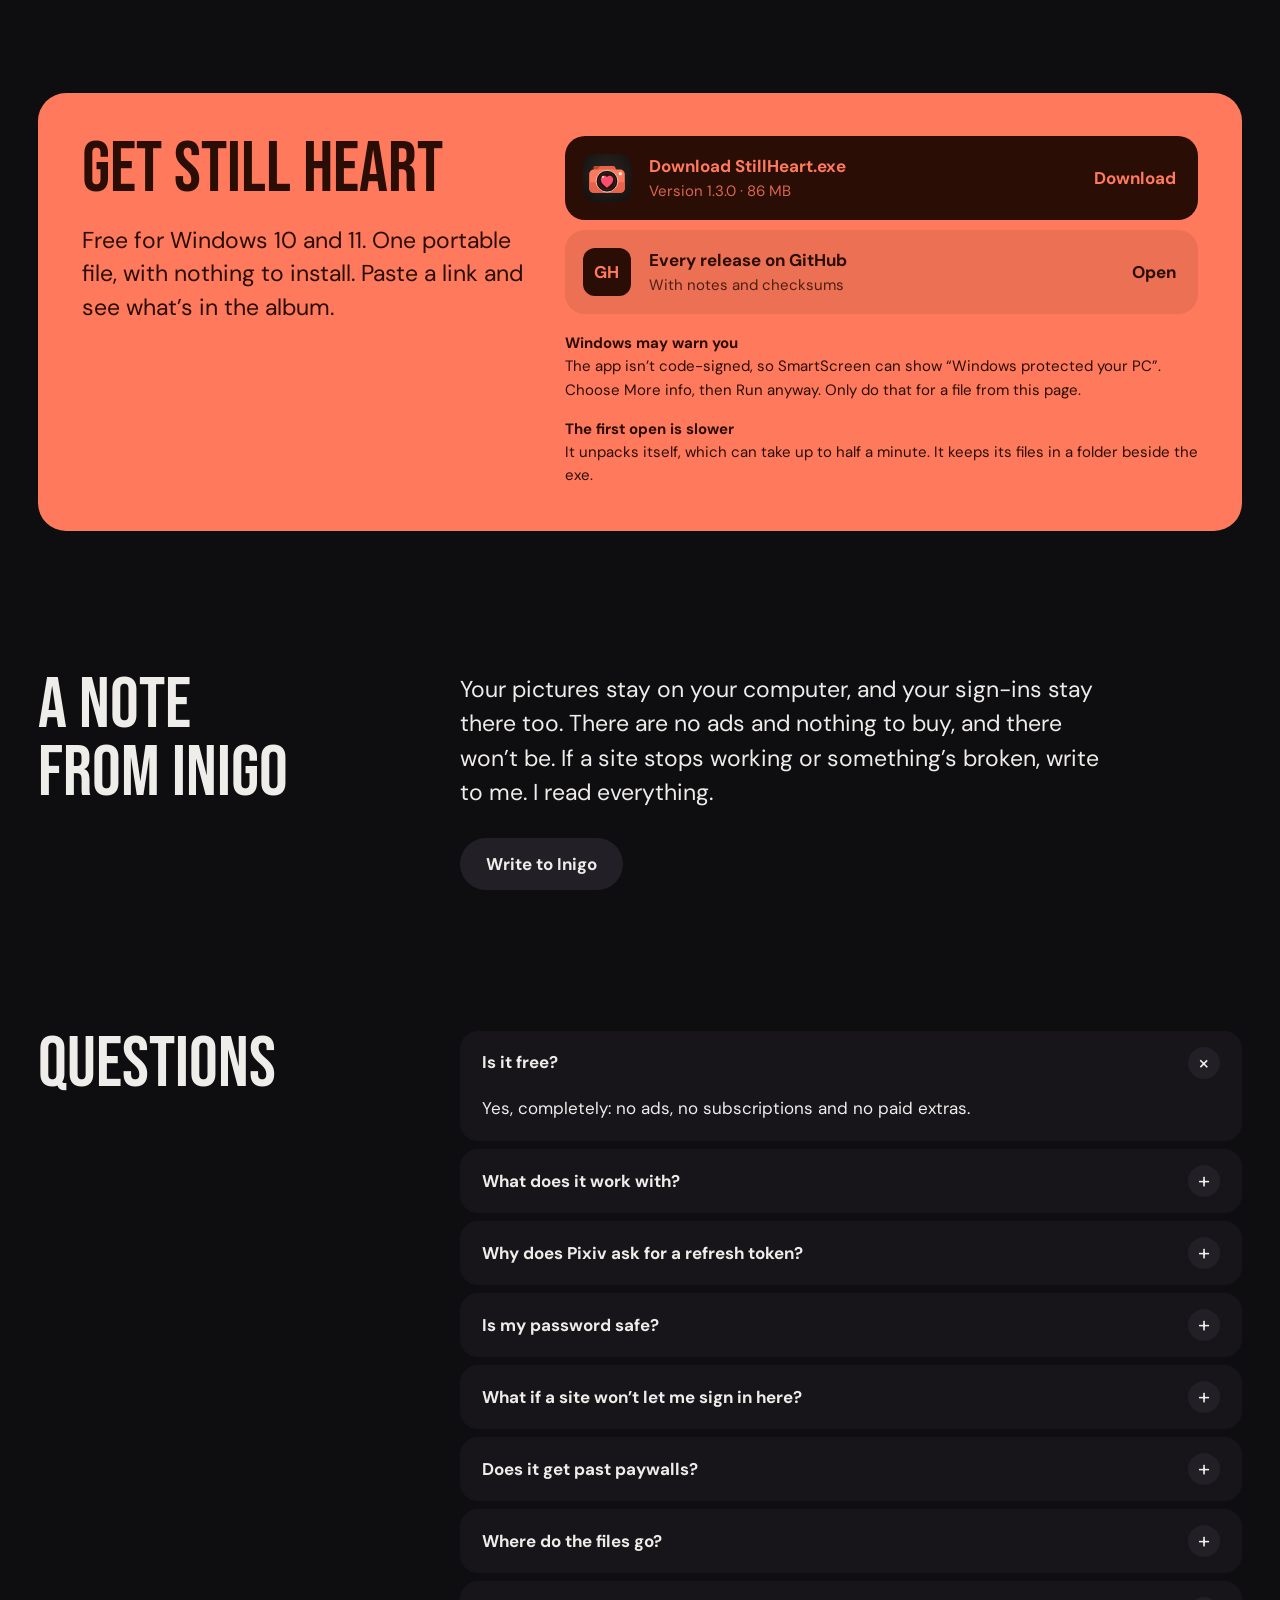
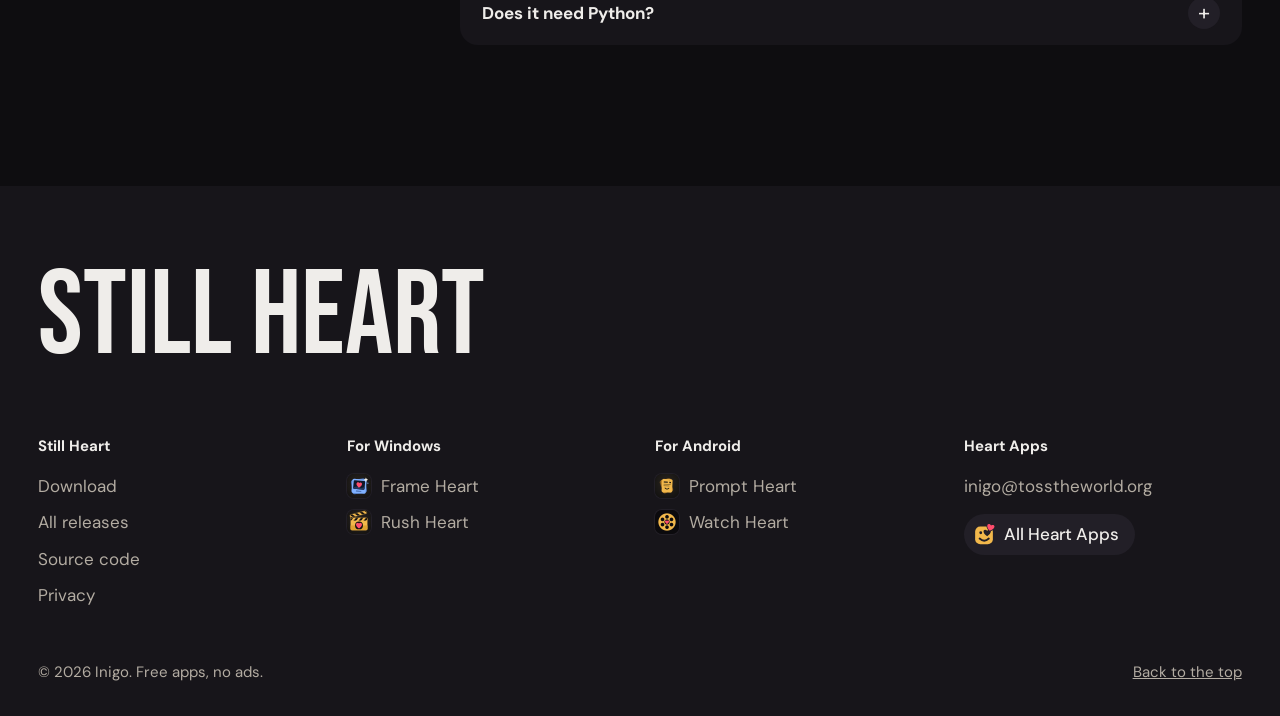
==== commit 9f323755: "Larger pictures" ====
--- a/index.html
+++ b/index.html
@@ -40,7 +40,8 @@
         <ul class="facts" data-reveal style="--i:3"><li>Free, no ads</li><li>Sign in from inside the app</li><li>Files stay on your computer</li></ul>
       </div>
     </div>
-    <figure class="hero-media"><div class="window" data-reveal style="--i:2"><img src="assets/stills_preview.webp" width="1240" height="800" alt="The Still Heart preview: a grid of pictures from one album, each with its size and a checkbox."></div></figure>
+    <figure class="hero-media"><div class="window" data-reveal style="--i:2"><img src="assets/stills_preview-wide.webp" width="1860" height="1200" alt="The Still Heart preview: a grid of pictures from one album, each with its size and a checkbox."></div></figure>
+    <div class="wall wall-6" data-reveal aria-hidden="true"><img src="assets/still-1.webp" alt="" loading="lazy"><img src="assets/still-2.webp" alt="" loading="lazy"><img src="assets/still-3.webp" alt="" loading="lazy"><img src="assets/still-4.webp" alt="" loading="lazy"><img src="assets/still-5.webp" alt="" loading="lazy"><img src="assets/still-6.webp" alt="" loading="lazy"></div>
   </section>
 
   <!-- Three things it does, one picture each -->
@@ -56,7 +57,7 @@
           <p data-reveal style="--i:1">A scan shows every file as a thumbnail with its size. Click to pick, shift-click for a range, then download only those.</p>
           <ul class="ticks" data-reveal style="--i:2"><li>Albums, profiles and posts</li><li>Filter by type and minimum width</li><li>Or skip the scan and save the lot</li></ul>
         </div>
-        <figure class="row-media"><div class="window" data-reveal><img src="assets/stills_preview.webp" width="1240" height="800" alt="A scan of one album as a grid of pictures, some selected." loading="lazy"></div></figure>
+        <figure class="row-media"><div class="window" data-reveal><img src="assets/stills_preview.webp" alt="A scan of one album as a grid of pictures, some selected." loading="lazy"></div></figure>
       </article>
 
       <article class="row" aria-labelledby="f2">
@@ -65,7 +66,7 @@
           <p data-reveal style="--i:1">Some sites only show their pictures to signed-in people. Sign in from Settings and Still Heart uses your account for that site.</p>
           <ul class="ticks" data-reveal style="--i:2"><li>The site’s own page opens in a window</li><li>Pixiv’s token is handled for you</li><li>A failed job offers Sign in, then retries by itself</li></ul>
         </div>
-        <figure class="row-media"><div class="window" data-reveal><img src="assets/stills_accounts.webp" width="1240" height="800" alt="The Accounts list in Still Heart’s settings, with sites to sign in to." loading="lazy"></div></figure>
+        <figure class="row-media"><div class="window" data-reveal><img src="assets/stills_accounts.webp" alt="The Accounts list in Still Heart’s settings, with sites to sign in to." loading="lazy"></div></figure>
       </article>
 
       <article class="row" aria-labelledby="f3">
@@ -74,7 +75,7 @@
           <p data-reveal style="--i:1">A small local record remembers what you have, so running the same album again only fetches what’s new.</p>
           <ul class="ticks" data-reveal style="--i:2"><li>Folders by site, author, album or date</li><li>Name files how you like</li><li>A library of everything you’ve saved</li></ul>
         </div>
-        <figure class="row-media"><div class="window" data-reveal><img src="assets/stills_library.webp" width="1240" height="800" alt="The Still Heart library: saved pictures in a grid." loading="lazy"></div></figure>
+        <figure class="row-media"><div class="window" data-reveal><img src="assets/stills_library.webp" alt="The Still Heart library: saved pictures in a grid." loading="lazy"></div></figure>
       </article>
     </div>
   </section>
--- a/theme.css
+++ b/theme.css
@@ -17,19 +17,26 @@
 .way-mark { display: grid; place-items: center; width: 48px; height: 48px; border-radius: 12px; background: var(--field-ink); color: var(--field); font-weight: 700; }
 
 /* The hero: the title across the page, the words and the window below it. */
-.hero { grid-template-columns: minmax(0, 4fr) minmax(0, 8fr); align-items: end; }
-.hero-text { gap: 40px; }
-.hero-side { display: grid; gap: 32px; max-width: 34rem; }
+.hero { grid-template-columns: minmax(0, 1fr); gap: clamp(2rem, 4vw, 3.5rem); }
+.hero-text { gap: clamp(1.5rem, 3vw, 2.5rem); }
+.hero-side { display: grid; gap: 22px 32px; }
 @media (min-width: 961px) {
-  .hero { grid-template-rows: auto auto; row-gap: 0; }
-  .hero-text { display: contents; }
-  .hero h1 { grid-column: 1 / -1; grid-row: 1; margin-bottom: clamp(1.5rem, 3vw, 2.5rem); }
-  .hero-side { grid-column: 1; grid-row: 2; align-self: start; padding-top: clamp(1rem, 3vw, 2.5rem); }
-  .hero-media { grid-column: 2; grid-row: 2; }
+  .hero-side { grid-template-columns: minmax(0, 6fr) minmax(0, 5fr); align-items: start; }
+  .hero-side .lede { max-width: 36ch; }
+  .hero-side .facts { grid-column: 1 / -1; }
 }
 .window { overflow: hidden; width: 100%; border-radius: 16px; background: var(--surface-2); box-shadow: 0 30px 80px rgba(0, 0, 0, 0.45); }
 .window img { display: block; width: 100%; height: auto; }
-.row-media { padding: clamp(1rem, 2.4vw, 2rem); }
+.row { grid-template-columns: minmax(0, 5fr) minmax(0, 7fr); }
+.row:nth-child(even) { grid-template-columns: minmax(0, 7fr) minmax(0, 5fr); }
+.row-media { display: block; padding: 0; background: none; }
+.row-media .compare { aspect-ratio: 3 / 2; }
+
+/* A wall of pictures */
+.wall { display: grid; gap: 10px; margin-top: clamp(1.5rem, 3vw, 2.5rem); }
+.wall-6 { grid-template-columns: repeat(6, minmax(0, 1fr)); }
+.wall-4 { grid-template-columns: repeat(4, minmax(0, 1fr)); }
+.wall img { display: block; width: 100%; height: auto; border-radius: 12px; }
 
 /* Sites that take an account, as a plain list */
 .import { display: grid; grid-template-columns: minmax(0, 5fr) minmax(0, 7fr); gap: var(--gap); }
@@ -61,8 +68,10 @@
 .doc-lede { font-size: var(--s-lede); color: var(--ink) !important; }
 
 @media (max-width: 960px) {
-  .hero { grid-template-columns: 1fr; }
+  .row, .row:nth-child(even) { grid-template-columns: minmax(0, 1fr); }
   .import { grid-template-columns: 1fr; gap: 32px; }
+  .wall-6 { grid-template-columns: repeat(3, minmax(0, 1fr)); }
+  .wall-4 { grid-template-columns: repeat(2, minmax(0, 1fr)); }
 }
 @media (max-width: 680px) {
   .sources { grid-template-columns: 1fr; }
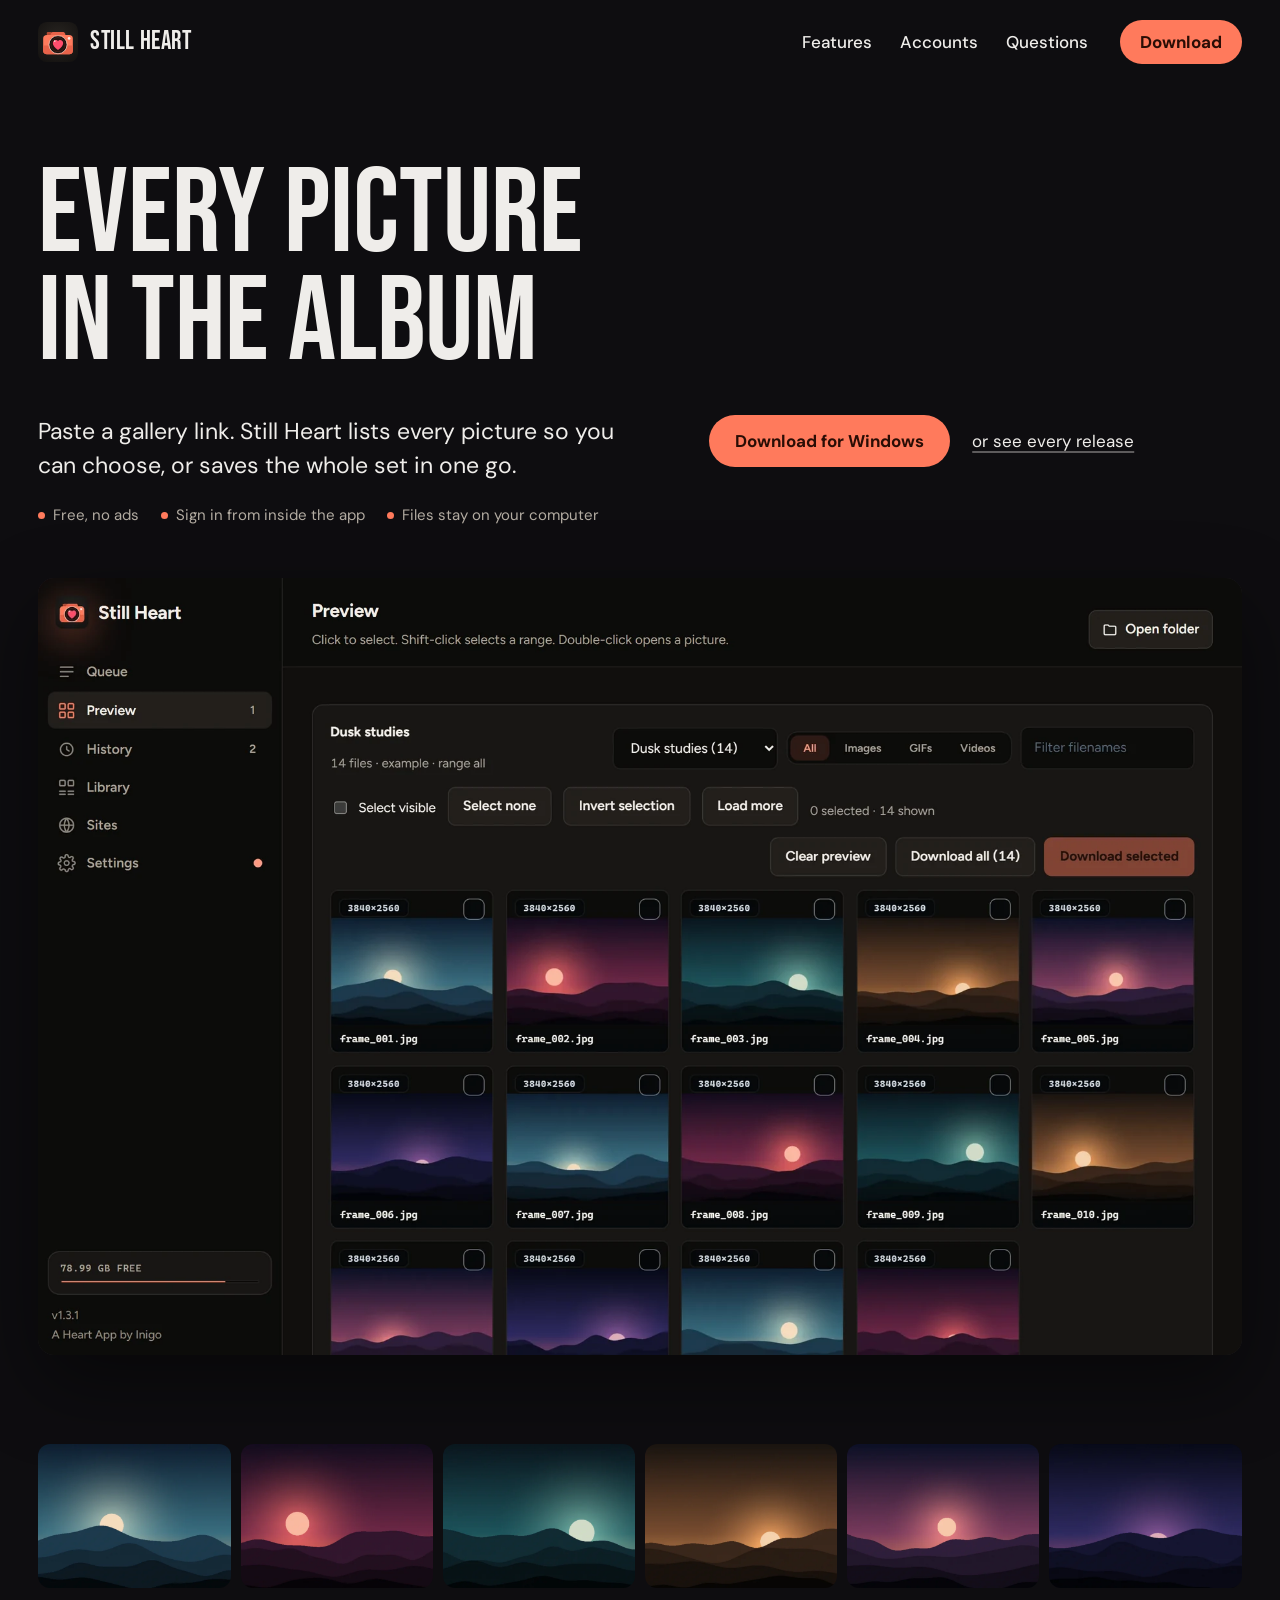
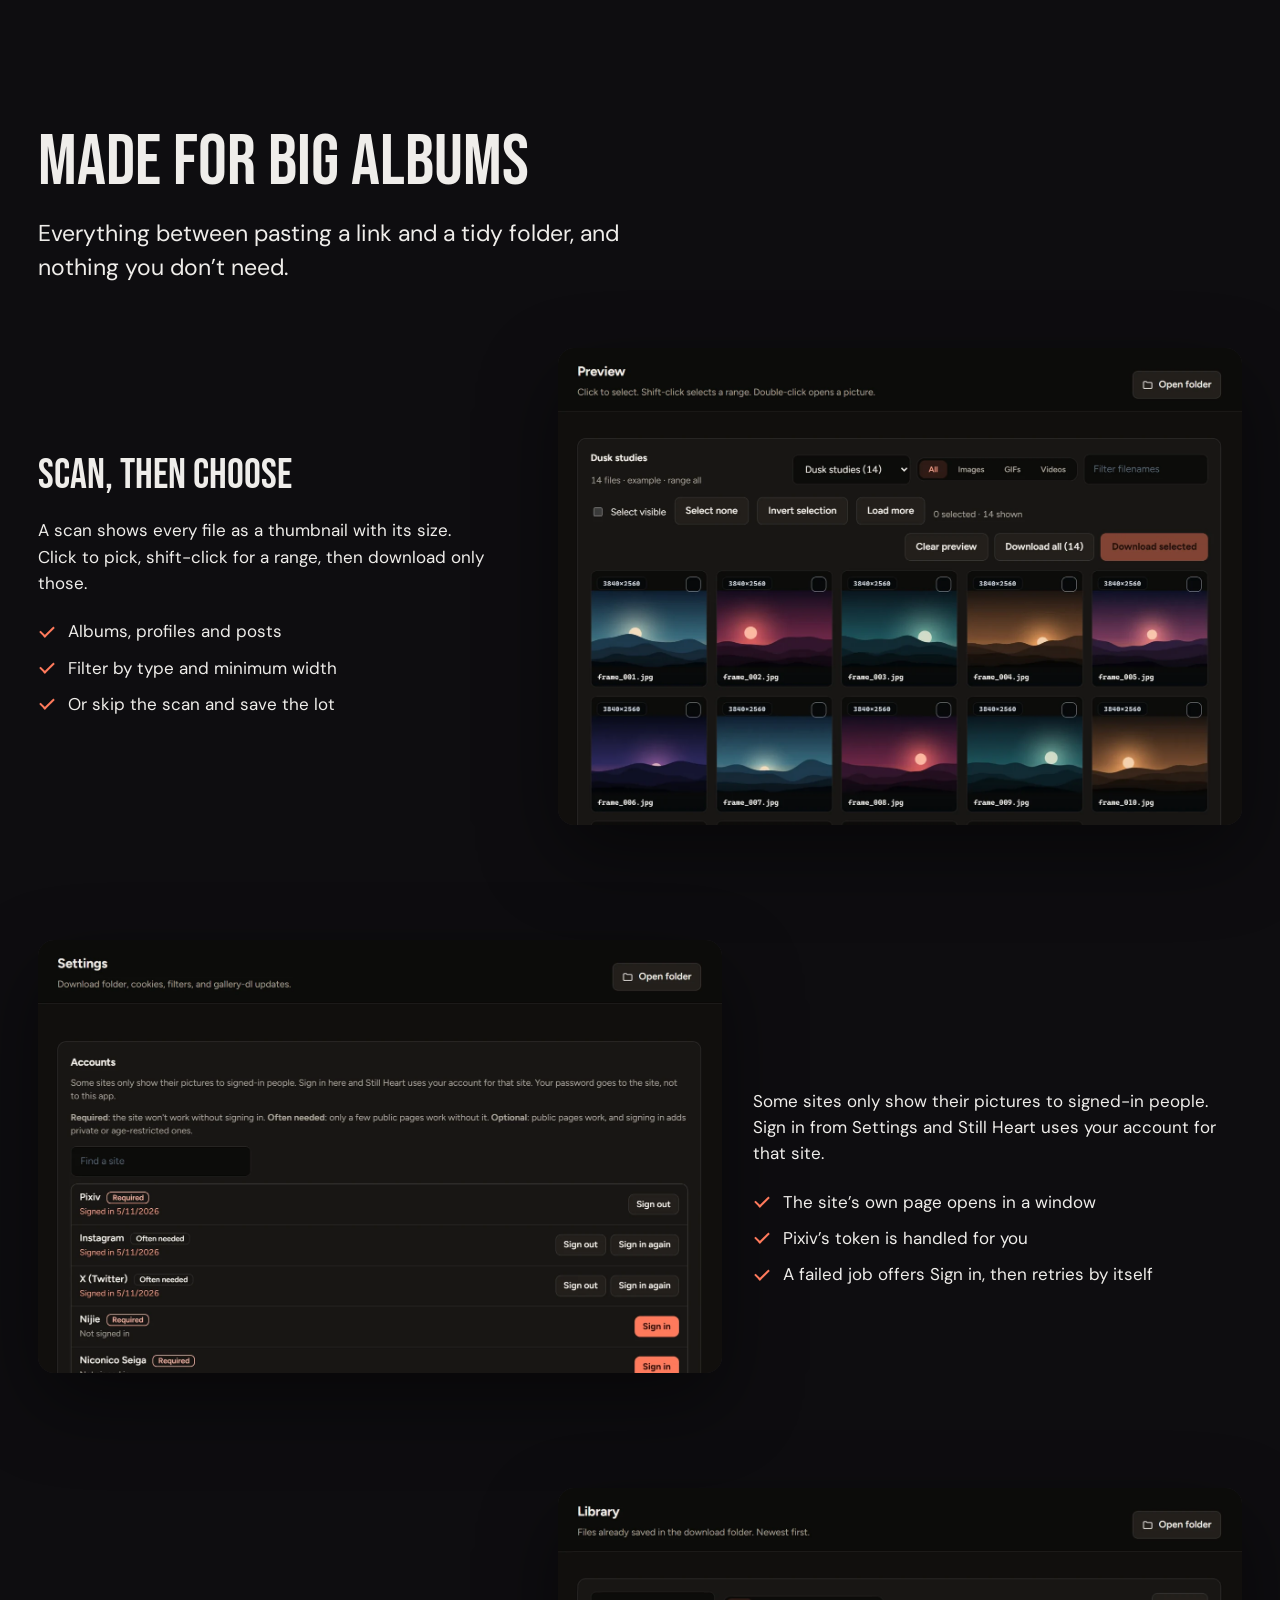
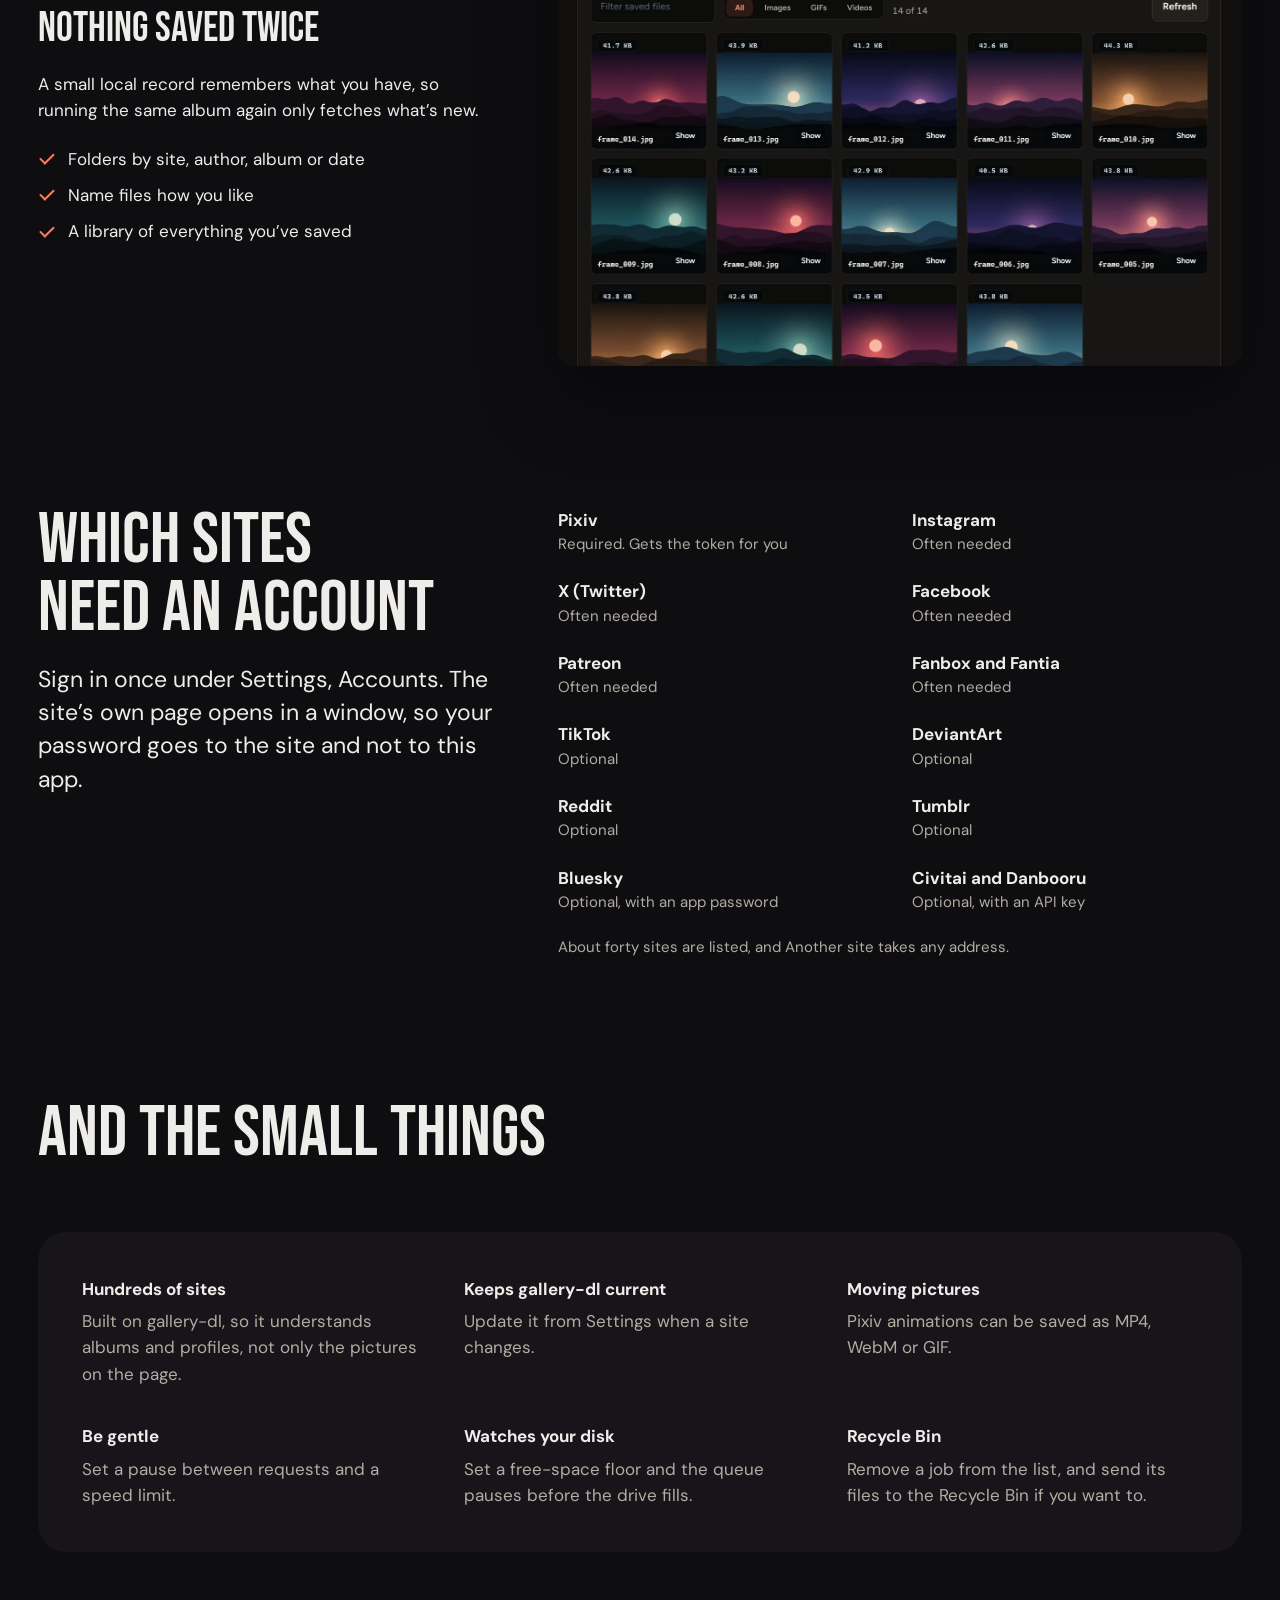
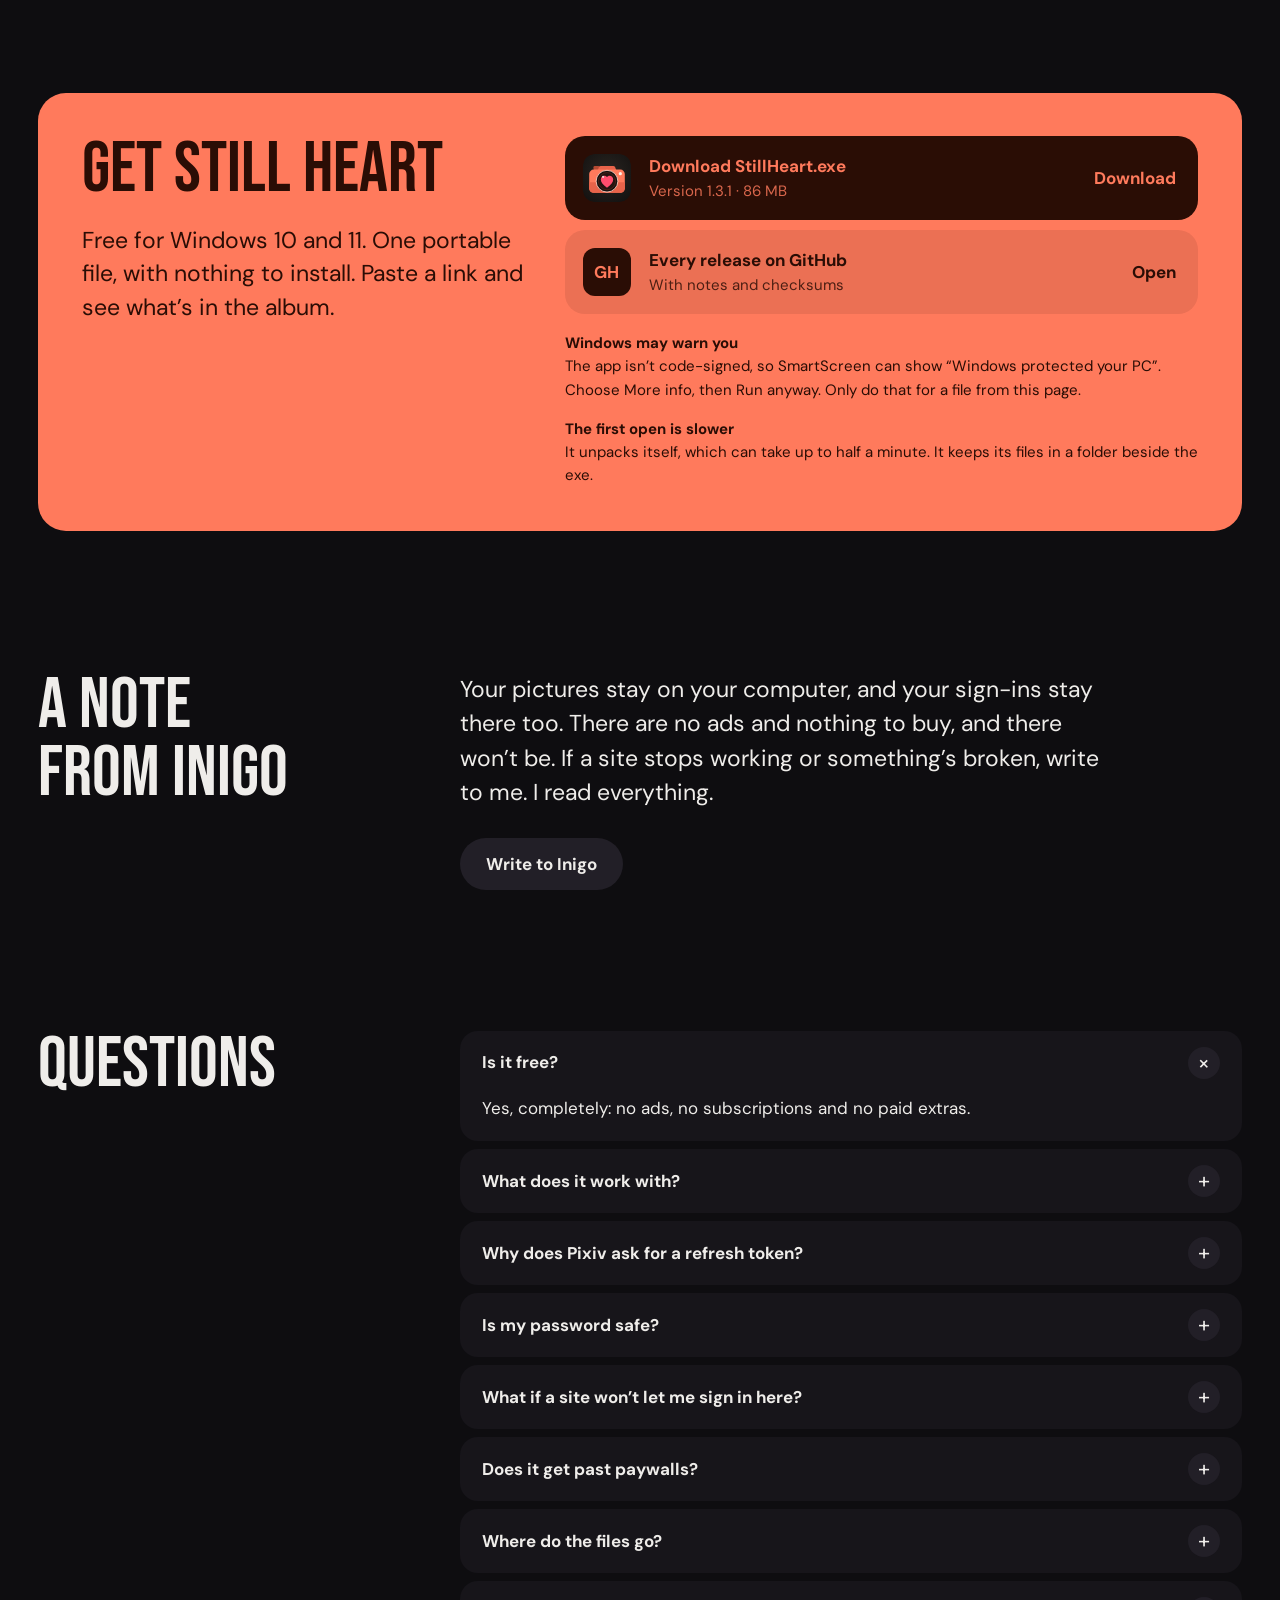
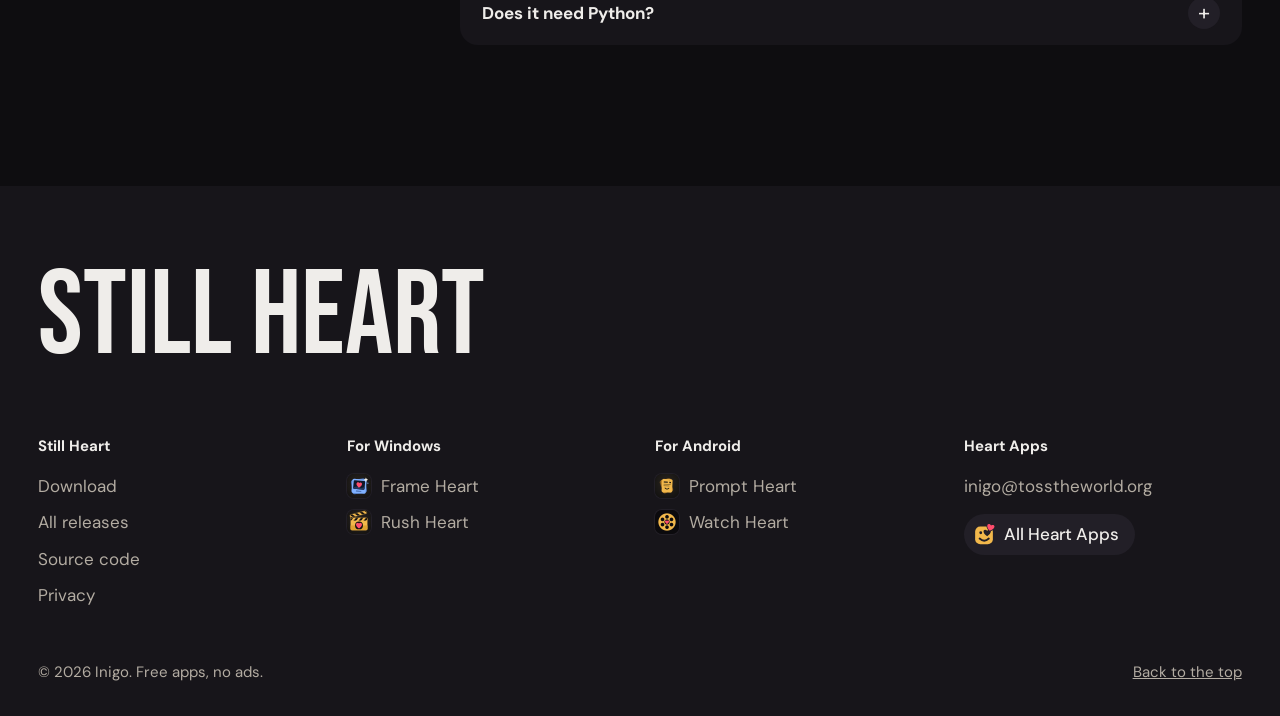
==== commit 92981a06: "Still Heart 1.3.1" ====
--- a/index.html
+++ b/index.html
@@ -84,11 +84,11 @@
   <section id="accounts" class="section wrap" aria-labelledby="accounts-title">
     <div class="import">
       <div class="head">
-        <h2 id="accounts-title" class="h2" data-reveal>Sites that need your account</h2>
+        <h2 id="accounts-title" class="h2" data-reveal>Which sites need an account</h2>
         <p data-reveal style="--i:1">Sign in once under Settings, Accounts. The site’s own page opens in a window, so your password goes to the site and not to this app.</p>
       </div>
       <div data-reveal style="--i:1">
-        <ul class="sources"><li><strong>Pixiv</strong><span>Signs in and gets the token for you</span></li><li><strong>Instagram</strong><span>Sign in here</span></li><li><strong>X (Twitter)</strong><span>Sign in here</span></li><li><strong>Facebook</strong><span>Sign in here</span></li><li><strong>TikTok</strong><span>Sign in here</span></li><li><strong>DeviantArt</strong><span>Sign in here</span></li><li><strong>Reddit</strong><span>Sign in here</span></li><li><strong>Tumblr</strong><span>Sign in here</span></li><li><strong>Patreon</strong><span>Sign in here</span></li><li><strong>Fanbox and Fantia</strong><span>Sign in here</span></li><li><strong>Bluesky</strong><span>With an app password</span></li><li><strong>Civitai and Danbooru</strong><span>With an API key</span></li></ul>
+        <ul class="sources"><li><strong>Pixiv</strong><span>Required. Gets the token for you</span></li><li><strong>Instagram</strong><span>Often needed</span></li><li><strong>X (Twitter)</strong><span>Often needed</span></li><li><strong>Facebook</strong><span>Often needed</span></li><li><strong>Patreon</strong><span>Often needed</span></li><li><strong>Fanbox and Fantia</strong><span>Often needed</span></li><li><strong>TikTok</strong><span>Optional</span></li><li><strong>DeviantArt</strong><span>Optional</span></li><li><strong>Reddit</strong><span>Optional</span></li><li><strong>Tumblr</strong><span>Optional</span></li><li><strong>Bluesky</strong><span>Optional, with an app password</span></li><li><strong>Civitai and Danbooru</strong><span>Optional, with an API key</span></li></ul>
         <p class="import-after">About forty sites are listed, and Another site takes any address.</p>
       </div>
     </div>
@@ -108,7 +108,7 @@
         <p data-reveal style="--i:1">Free for Windows 10 and 11. One portable file, with nothing to install. Paste a link and see what’s in the album.</p>
       </div>
       <div class="ways">
-        <a class="way way-main" href="https://github.com/inigo-code/still-heart-site/releases/latest/download/StillHeart.exe" data-reveal><img src="assets/still-heart.svg" width="48" height="48" alt=""><span><strong>Download StillHeart.exe</strong><span>Version 1.3.0 · 86 MB</span></span><span class="go">Download</span></a>
+        <a class="way way-main" href="https://github.com/inigo-code/still-heart-site/releases/latest/download/StillHeart.exe" data-reveal><img src="assets/still-heart.svg" width="48" height="48" alt=""><span><strong>Download StillHeart.exe</strong><span>Version 1.3.1 · 86 MB</span></span><span class="go">Download</span></a>
         <a class="way" href="https://github.com/inigo-code/still-heart-site/releases" data-reveal style="--i:1"><span class="way-mark" aria-hidden="true">GH</span><span><strong>Every release on GitHub</strong><span>With notes and checksums</span></span><span class="go">Open</span></a>
         <div class="notes" data-reveal style="--i:2">
           <p><strong>Windows may warn you</strong>The app isn’t code-signed, so SmartScreen can show “Windows protected your PC”. Choose More info, then Run anyway. Only do that for a file from this page.</p>
--- a/theme.css
+++ b/theme.css
@@ -30,7 +30,7 @@
 .row { grid-template-columns: minmax(0, 5fr) minmax(0, 7fr); }
 .row:nth-child(even) { grid-template-columns: minmax(0, 7fr) minmax(0, 5fr); }
 .row-media { display: block; padding: 0; background: none; }
-.row-media .compare { aspect-ratio: 3 / 2; }
+.row-media .compare { width: 100%; aspect-ratio: 3 / 2; }
 
 /* A wall of pictures */
 .wall { display: grid; gap: 10px; margin-top: clamp(1.5rem, 3vw, 2.5rem); }
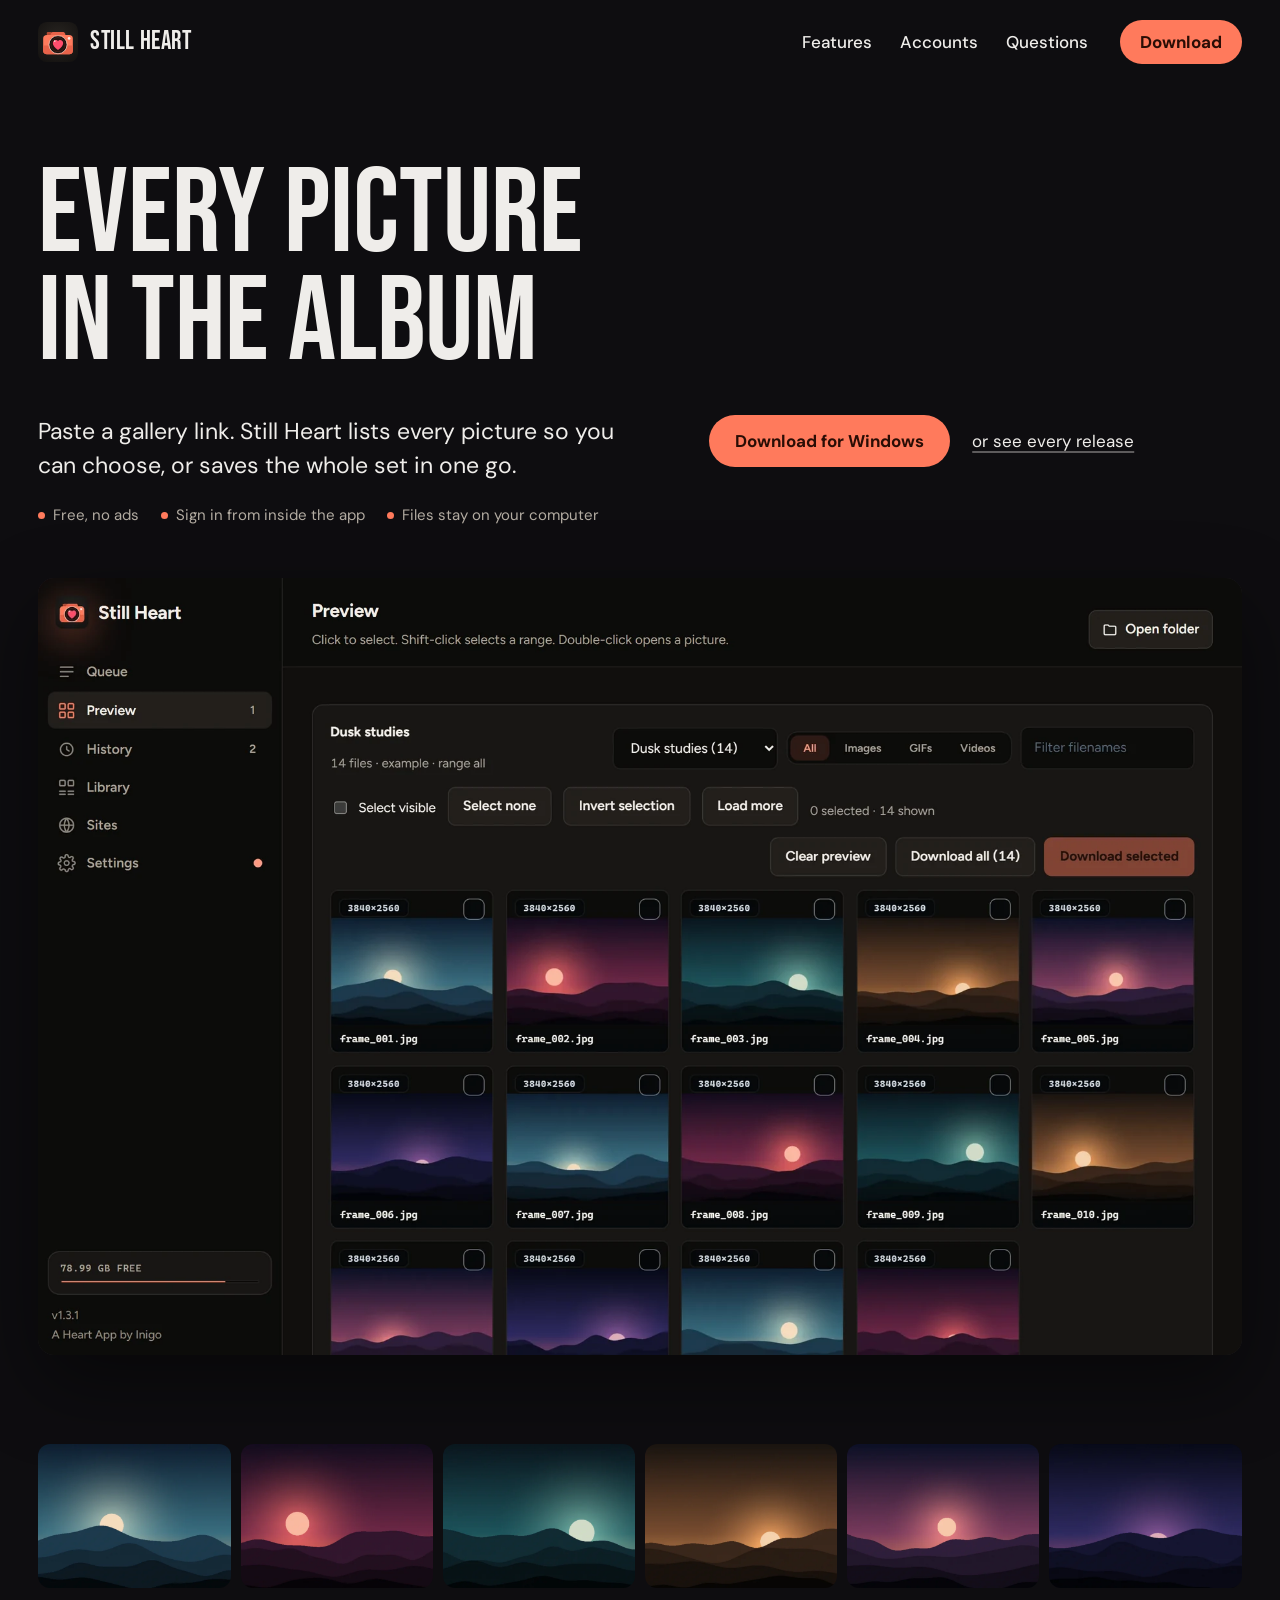
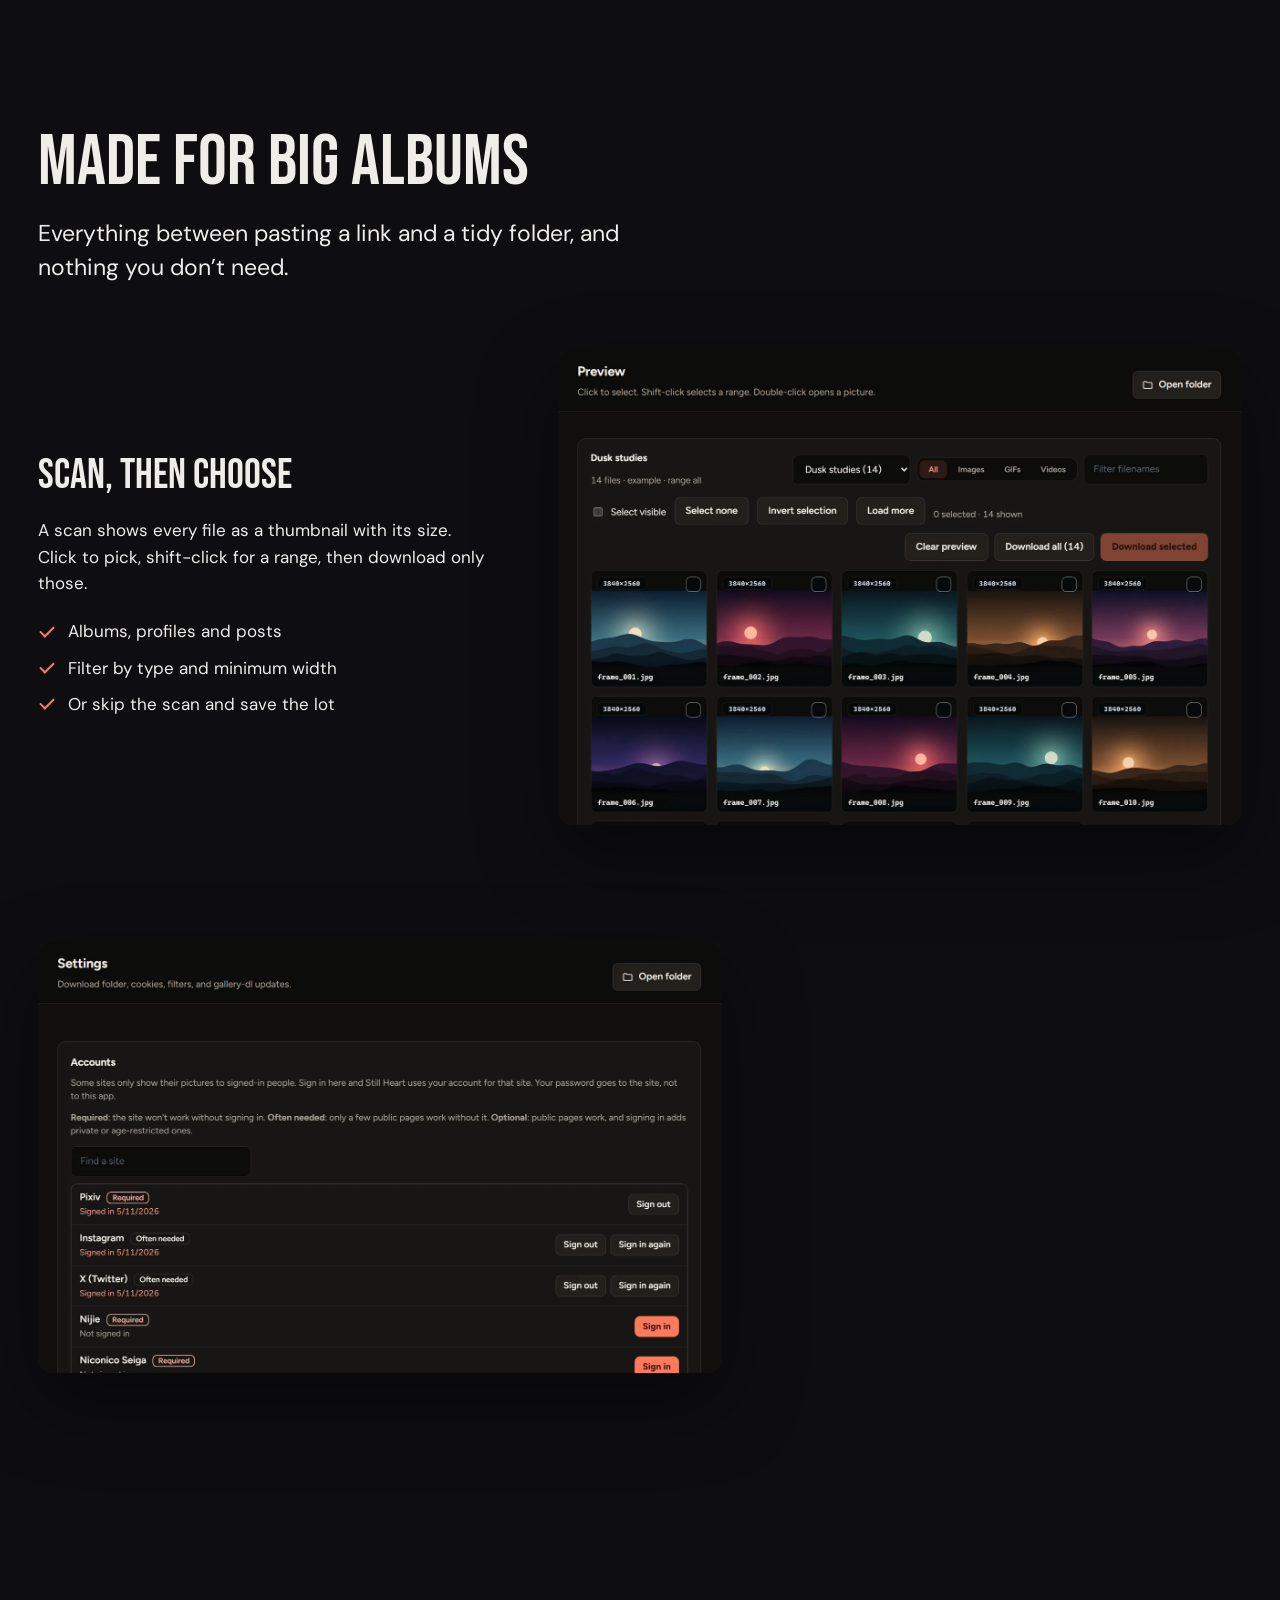
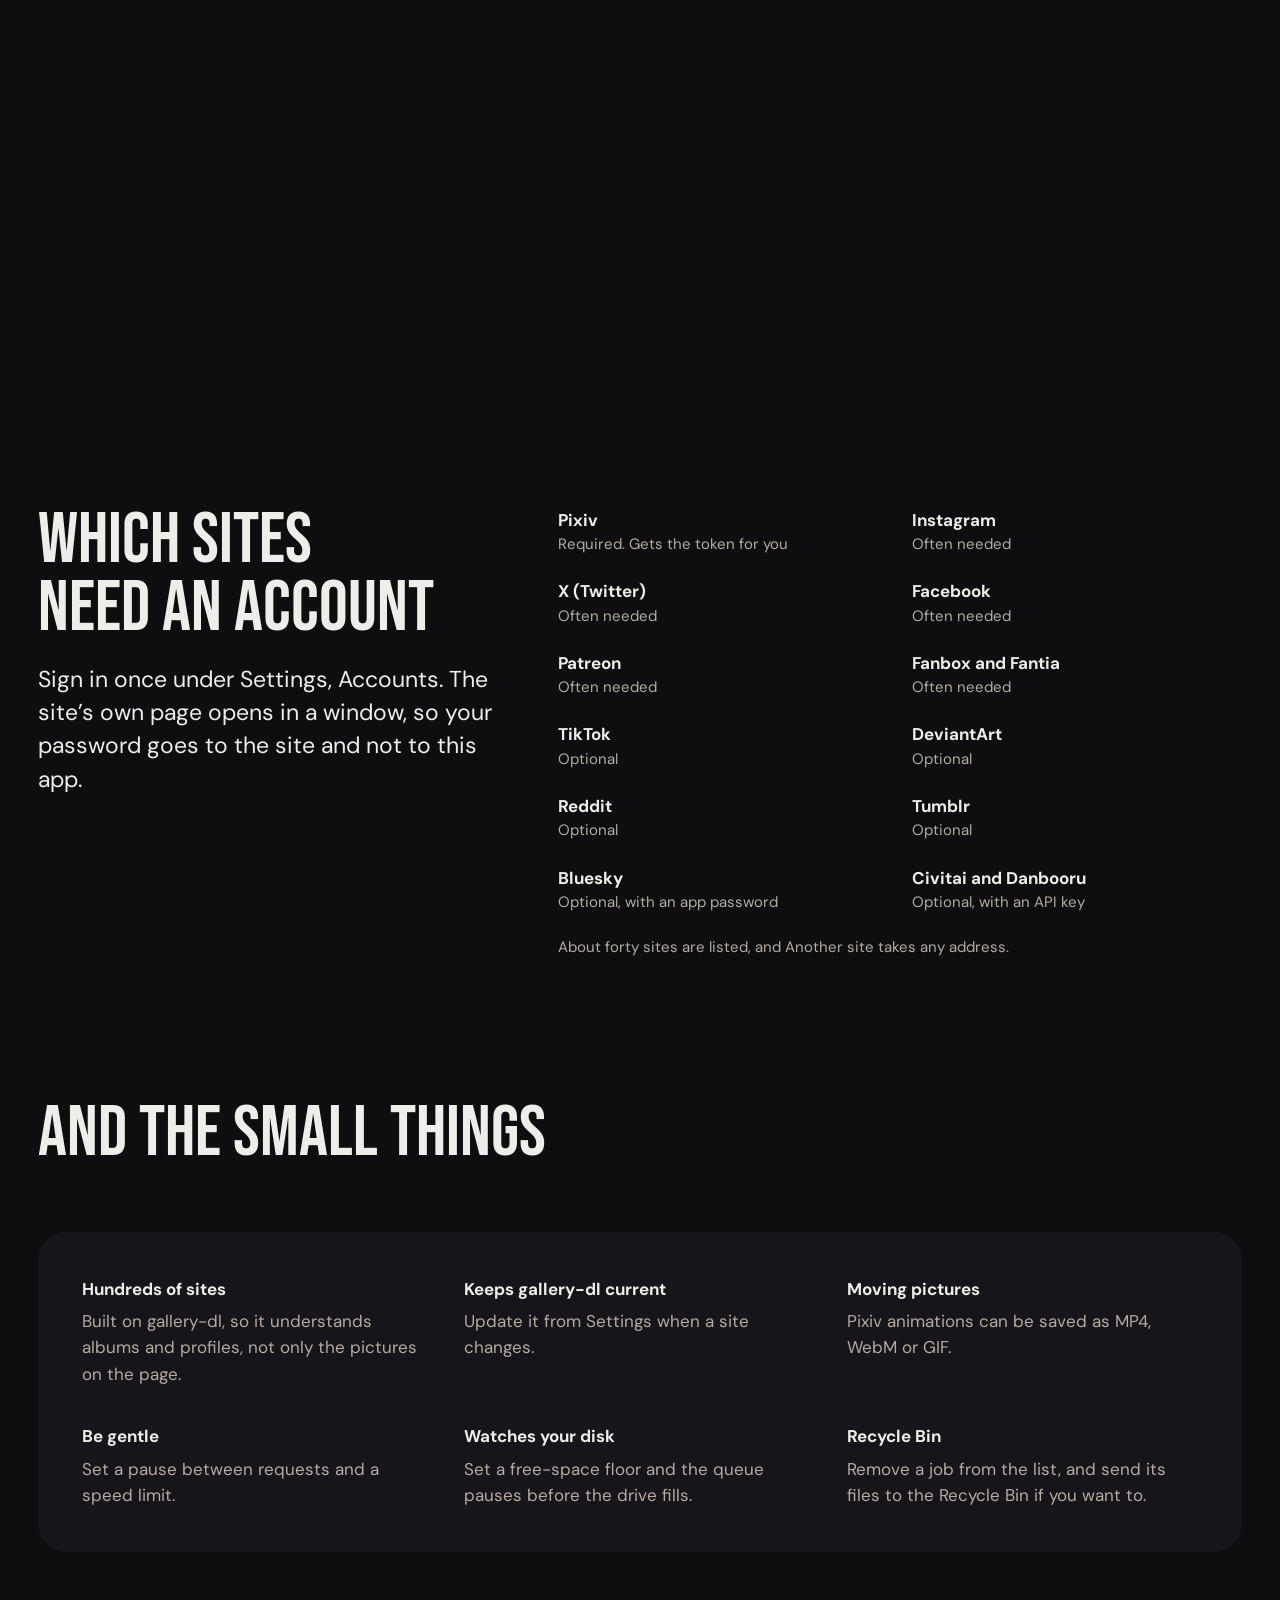
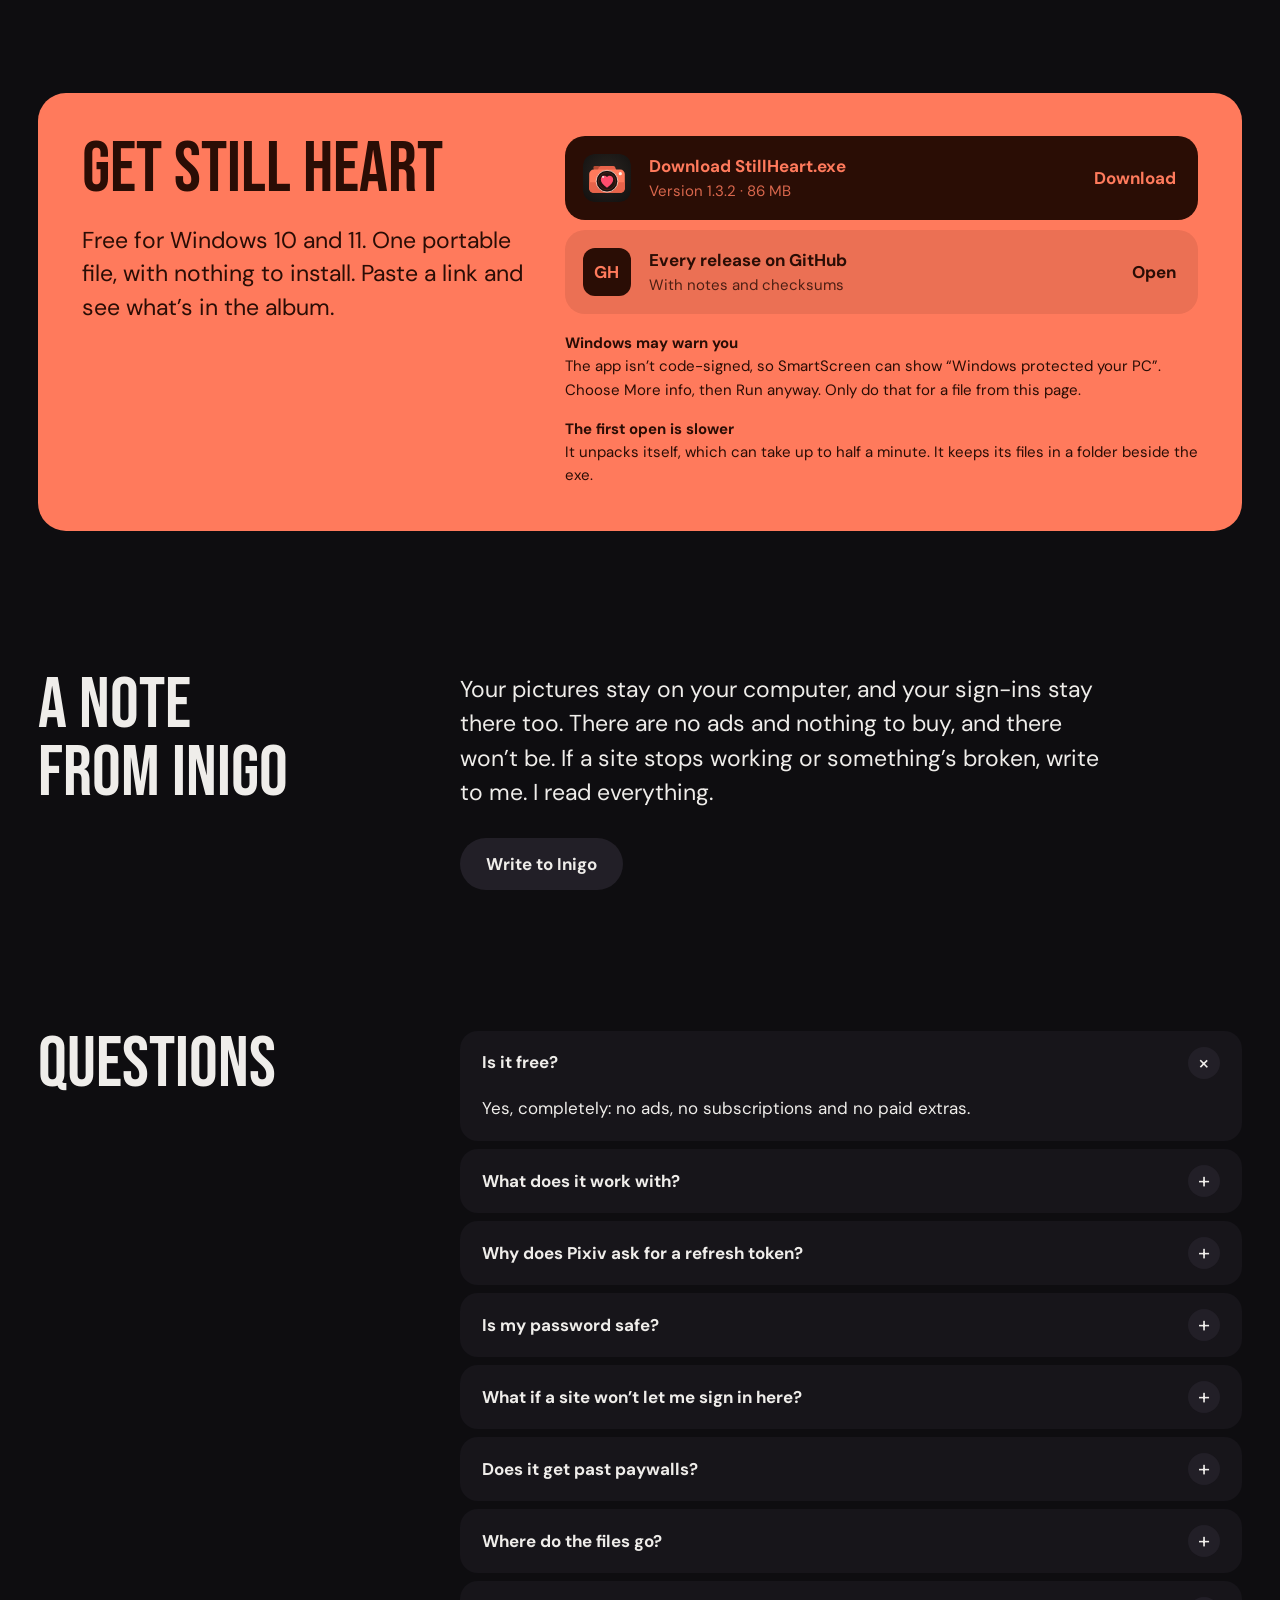
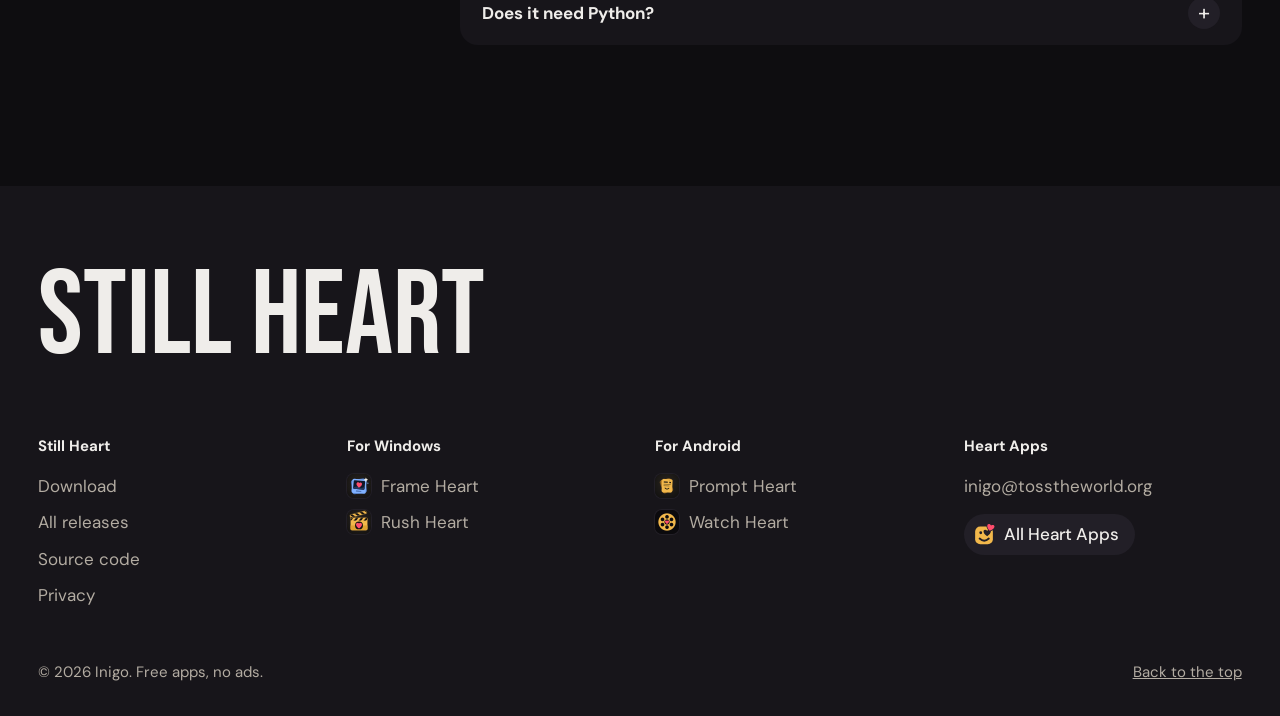
==== commit f9d525e9: "Still Heart 1.3.2" ====
--- a/index.html
+++ b/index.html
@@ -108,7 +108,7 @@
         <p data-reveal style="--i:1">Free for Windows 10 and 11. One portable file, with nothing to install. Paste a link and see what’s in the album.</p>
       </div>
       <div class="ways">
-        <a class="way way-main" href="https://github.com/inigo-code/still-heart-site/releases/latest/download/StillHeart.exe" data-reveal><img src="assets/still-heart.svg" width="48" height="48" alt=""><span><strong>Download StillHeart.exe</strong><span>Version 1.3.1 · 86 MB</span></span><span class="go">Download</span></a>
+        <a class="way way-main" href="https://github.com/inigo-code/still-heart-site/releases/latest/download/StillHeart.exe" data-reveal><img src="assets/still-heart.svg" width="48" height="48" alt=""><span><strong>Download StillHeart.exe</strong><span>Version 1.3.2 · 86 MB</span></span><span class="go">Download</span></a>
         <a class="way" href="https://github.com/inigo-code/still-heart-site/releases" data-reveal style="--i:1"><span class="way-mark" aria-hidden="true">GH</span><span><strong>Every release on GitHub</strong><span>With notes and checksums</span></span><span class="go">Open</span></a>
         <div class="notes" data-reveal style="--i:2">
           <p><strong>Windows may warn you</strong>The app isn’t code-signed, so SmartScreen can show “Windows protected your PC”. Choose More info, then Run anyway. Only do that for a file from this page.</p>
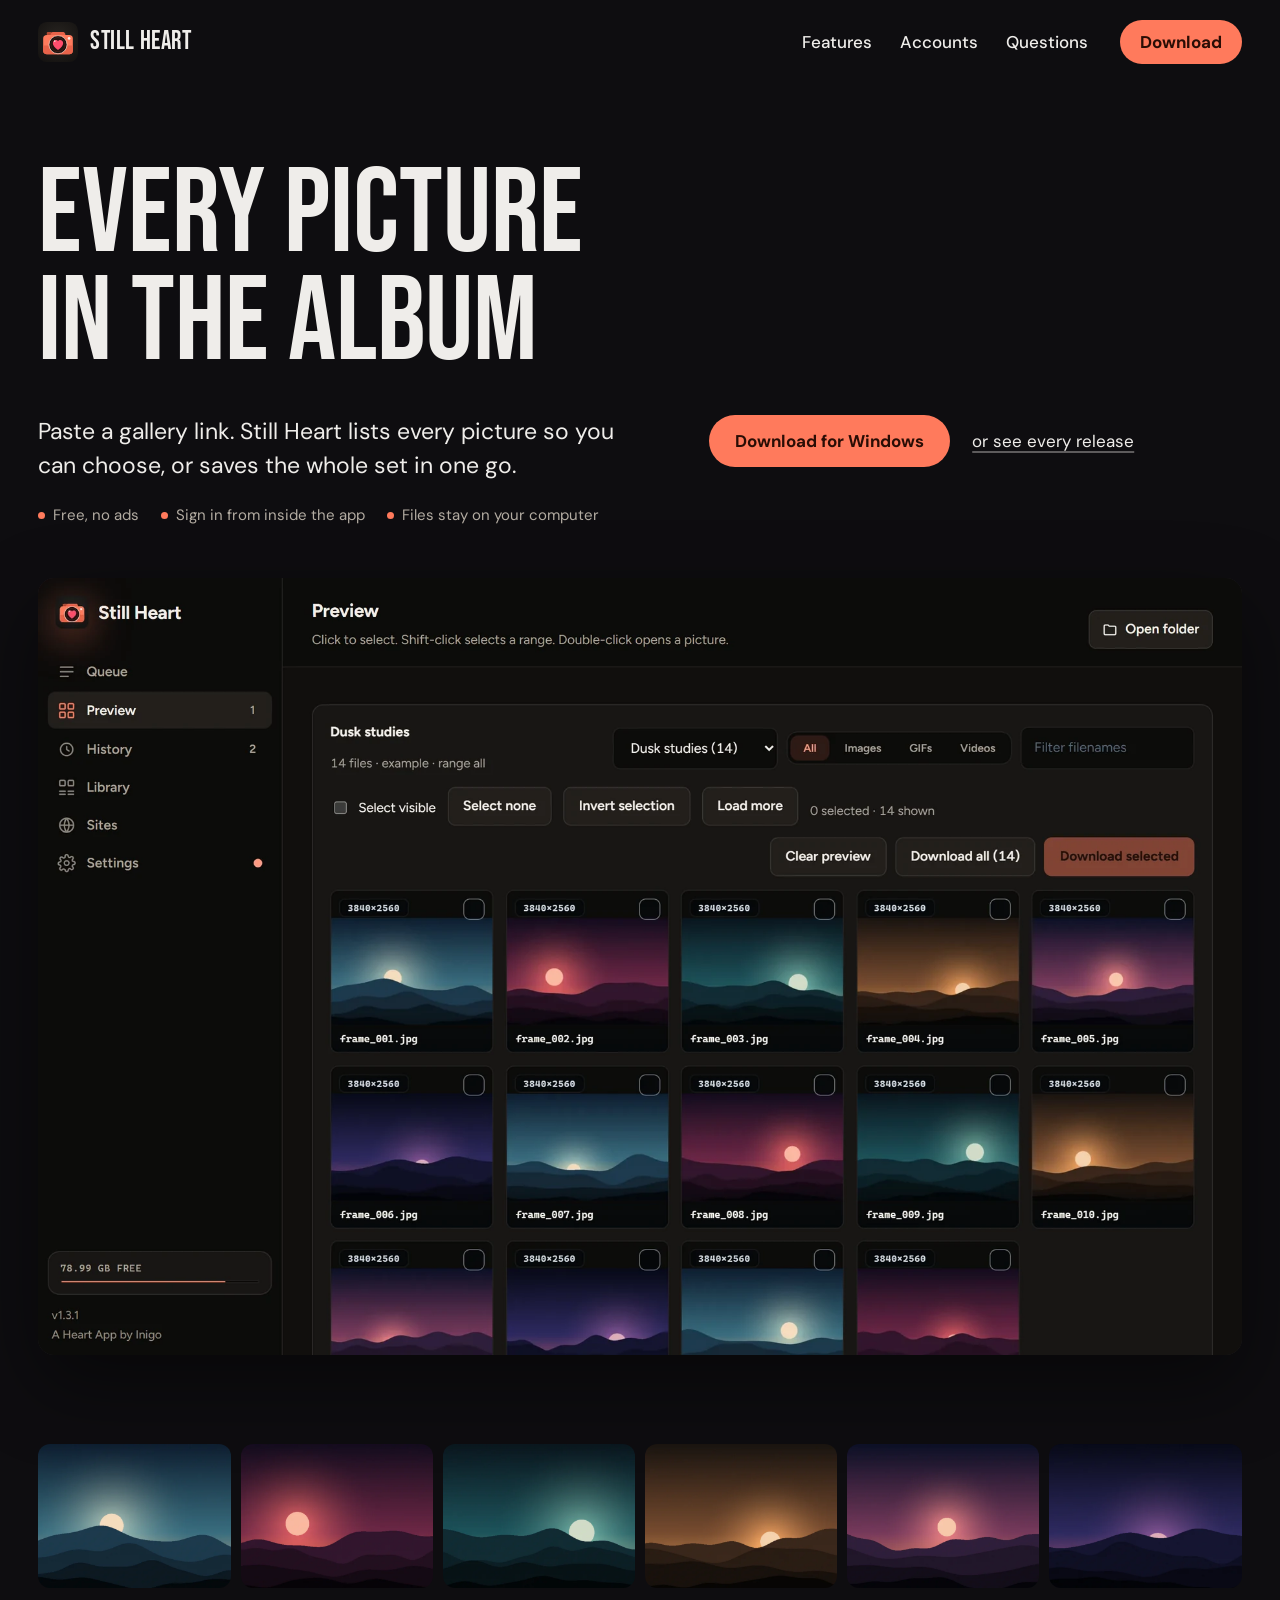
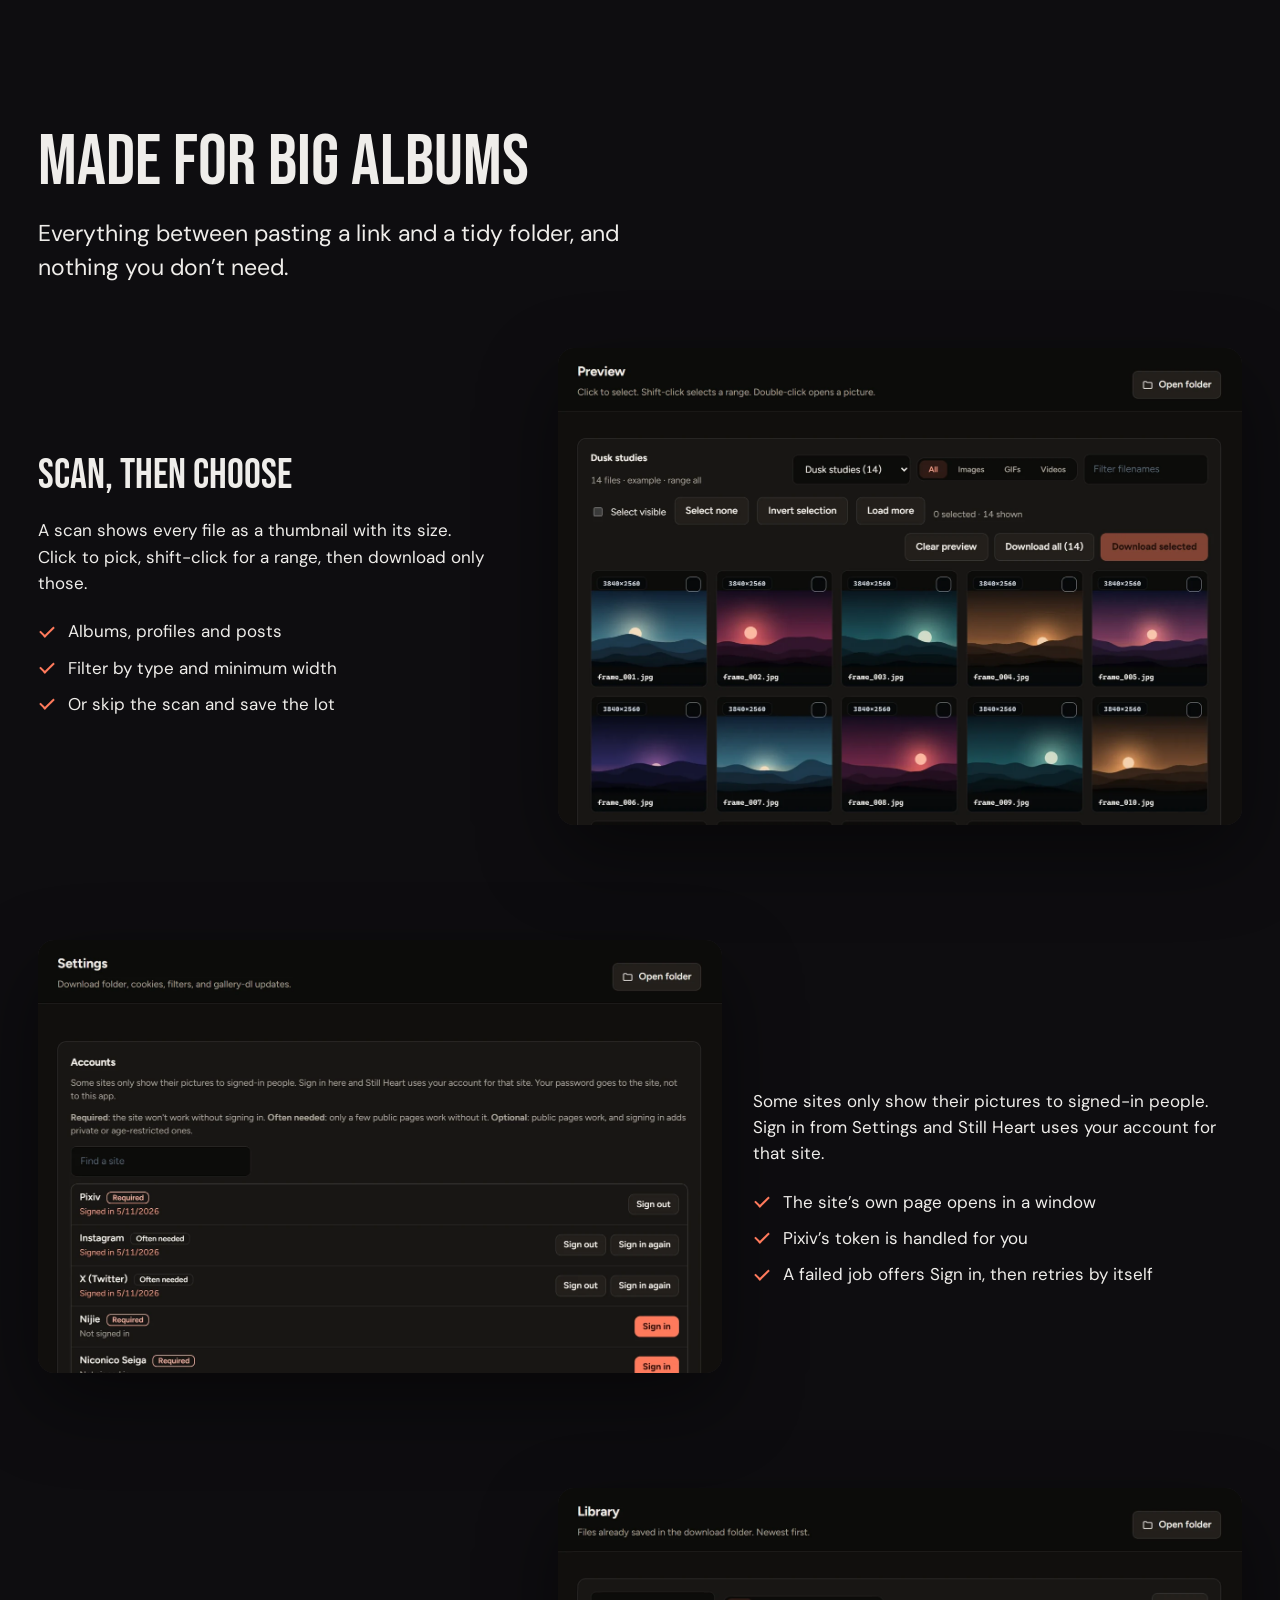
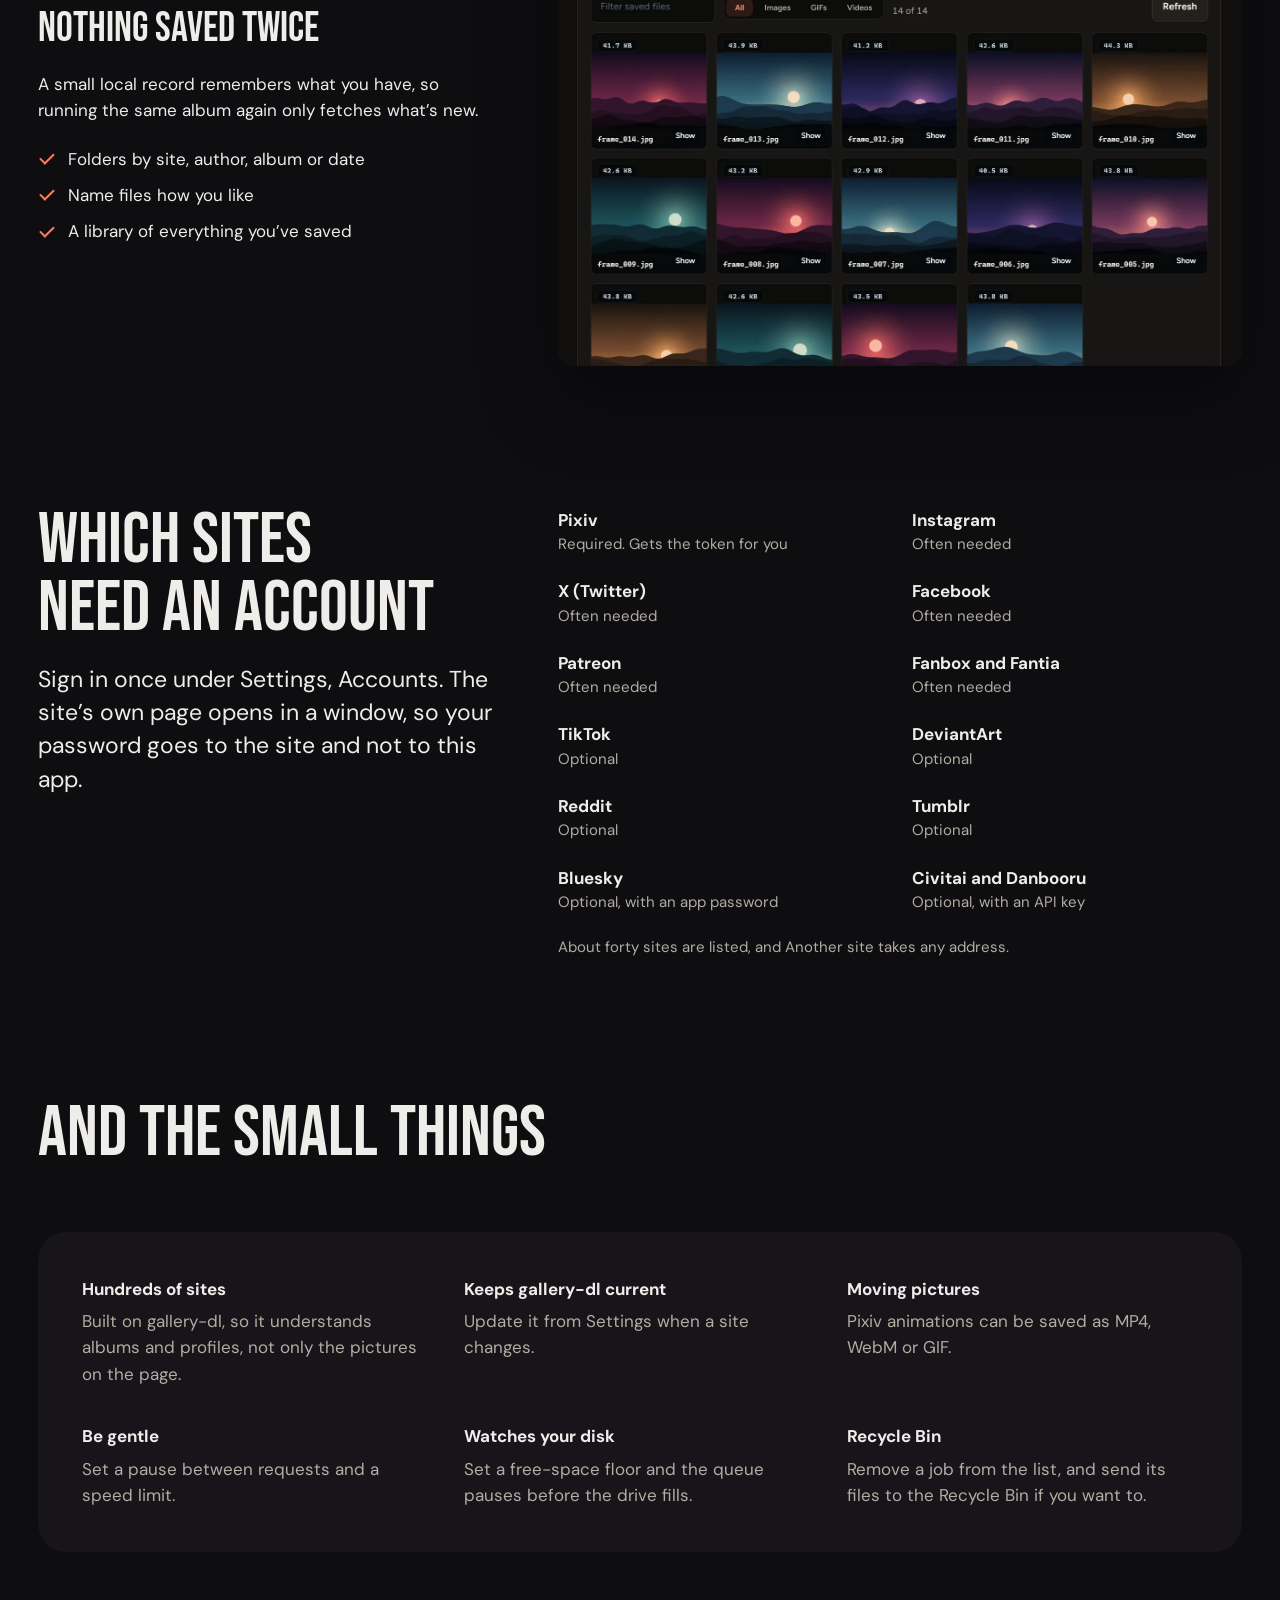
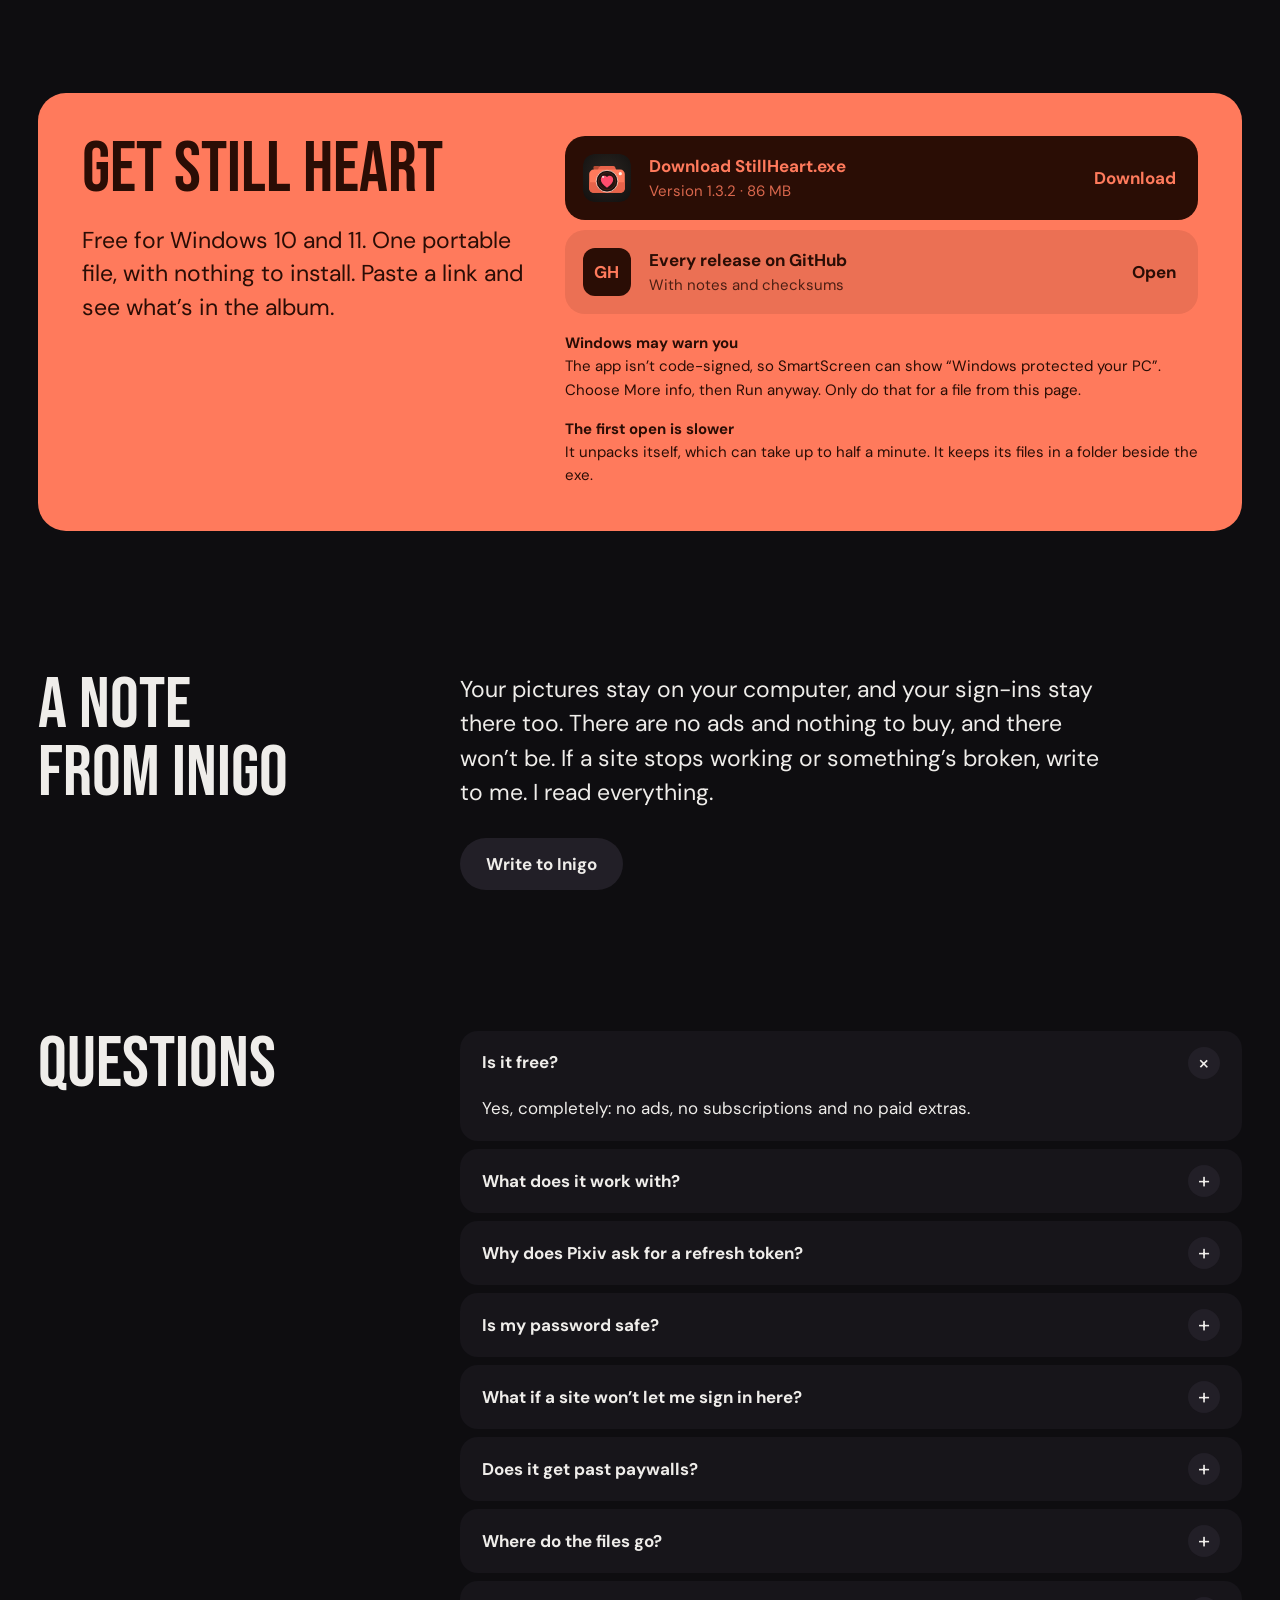
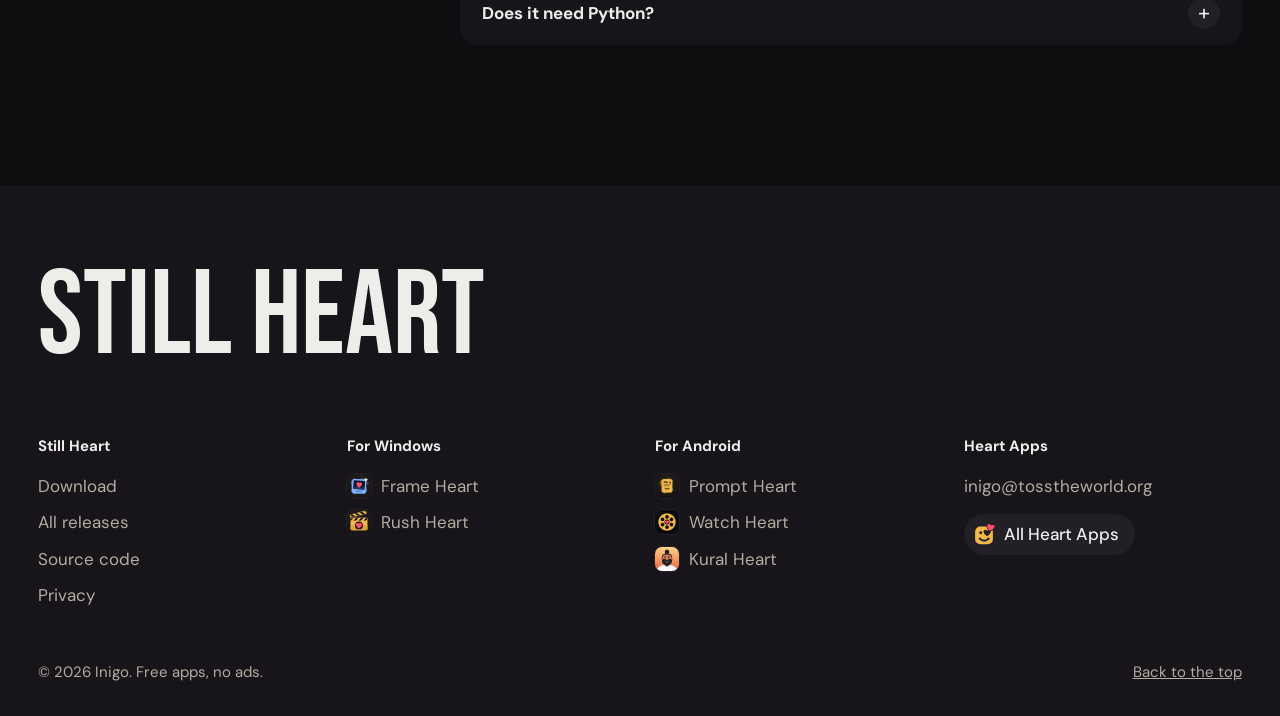
==== commit b38ecad8: "Link Kural Heart" ====
--- a/index.html
+++ b/index.html
@@ -144,7 +144,7 @@
     <div class="foot-cols">
       <nav aria-label="Still Heart"><h2>Still Heart</h2><a href="https://github.com/inigo-code/still-heart-site/releases/latest/download/StillHeart.exe">Download</a><a href="https://github.com/inigo-code/still-heart-site/releases">All releases</a><a href="https://github.com/inigo-code/still-heart">Source code</a><a href="privacy.html">Privacy</a></nav>
       <nav aria-label="For Windows"><h2>For Windows</h2><a class="to-app" href="https://inigo-code.github.io/frame-heart-site/"><img src="assets/frame-heart.svg" width="24" height="24" alt="">Frame Heart</a><a class="to-app" href="https://inigo-code.github.io/rush-heart-site/"><img src="assets/rush-heart.svg" width="24" height="24" alt="">Rush Heart</a></nav>
-      <nav aria-label="For Android"><h2>For Android</h2><a class="to-app" href="https://inigo-code.github.io/prompt-heart-site/"><img src="assets/prompt-heart.png" width="24" height="24" alt="">Prompt Heart</a><a class="to-app" href="https://inigo-code.github.io/watch-heart-site/"><img src="assets/watch-heart.png" width="24" height="24" alt="">Watch Heart</a></nav>
+      <nav aria-label="For Android"><h2>For Android</h2><a class="to-app" href="https://inigo-code.github.io/prompt-heart-site/"><img src="assets/prompt-heart.png" width="24" height="24" alt="">Prompt Heart</a><a class="to-app" href="https://inigo-code.github.io/watch-heart-site/"><img src="assets/watch-heart.png" width="24" height="24" alt="">Watch Heart</a><a class="to-app" href="https://inigo-code.github.io/kural-heart-site/"><img src="assets/kural-heart.png" width="24" height="24" alt="">Kural Heart</a></nav>
       <nav aria-label="Heart Apps"><h2>Heart Apps</h2><a href="mailto:inigo@tosstheworld.org?subject=Still%20Heart">inigo@tosstheworld.org</a><a class="to-home" href="https://inigo-code.github.io/"><img src="assets/heart-apps.svg" width="22" height="22" alt="">All Heart Apps</a></nav>
     </div>
     <div class="foot-last"><p>© 2026 Inigo. Free apps, no ads.</p><a href="#top">Back to the top</a></div>
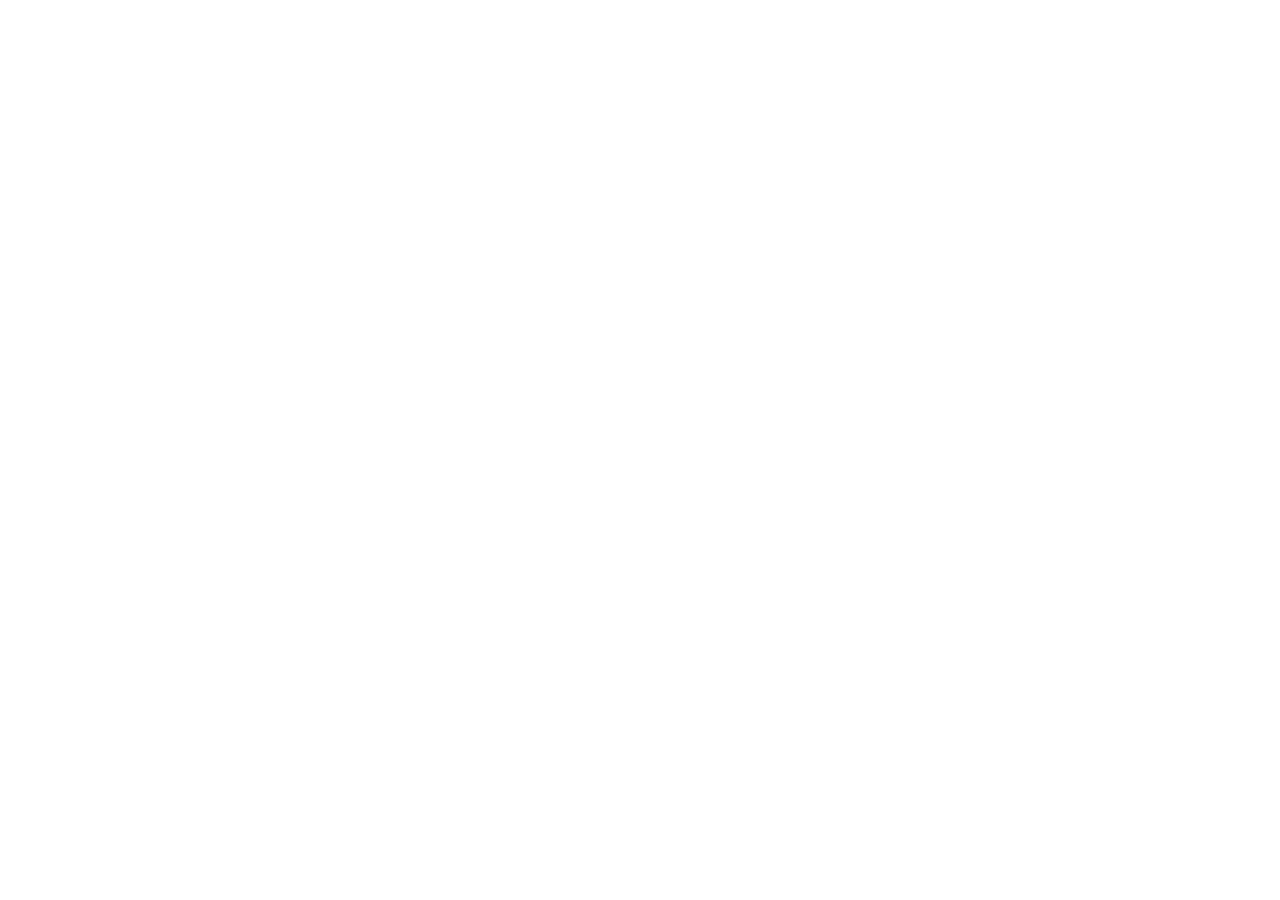
==== commit 07b01b6d: "Redirect to https://heartapps.github.io/ (site f704dc8)" ====
--- a/index.html
+++ b/index.html
@@ -1,157 +1,15 @@
 <!doctype html>
 <html lang="en">
 <head>
-  <meta charset="utf-8">
-  <meta name="viewport" content="width=device-width, initial-scale=1">
-  <title>Still Heart · Save whole galleries and albums to your own drive</title>
-  <meta name="description" content="Save a whole gallery, or just the pictures you pick. Free for Windows.">
-  <meta name="theme-color" content="#0E0D10">
-  <meta property="og:title" content="Still Heart">
-  <meta property="og:description" content="Save a whole gallery, or just the pictures you pick. A free Heart App for Windows.">
-  <meta property="og:image" content="https://inigo-code.github.io/still-heart-site/assets/preview.png">
-  <meta property="og:image:width" content="1200">
-  <meta property="og:image:height" content="630">
-  <meta name="twitter:card" content="summary_large_image">
-  <link rel="icon" href="assets/still-heart.svg" type="image/svg+xml">
-  <link rel="apple-touch-icon" href="assets/icon-180.png">
-  <link rel="preconnect" href="https://fonts.googleapis.com">
-  <link rel="preconnect" href="https://fonts.gstatic.com" crossorigin>
-  <link href="https://fonts.googleapis.com/css2?family=Bebas+Neue&family=DM+Sans:opsz,wght@9..40,400;9..40,500;9..40,700&display=swap" rel="stylesheet">
-  <link rel="stylesheet" href="heart.css">
-  <link rel="stylesheet" href="theme.css">
-  <script>document.documentElement.classList.add('js')</script>
+<meta charset="utf-8">
+<meta name="viewport" content="width=device-width, initial-scale=1">
+<title>Heart Apps has moved</title>
+<link rel="canonical" href="https://heartapps.github.io/still-heart/">
+<meta http-equiv="refresh" content="0; url=https://heartapps.github.io/still-heart/">
+<script>location.replace("https://heartapps.github.io/still-heart/" + location.search + location.hash)</script>
+<style>body{margin:0;min-height:100vh;display:grid;place-items:center;background:#0E0D10;color:#EFEDEA;font:17px/1.5 system-ui,sans-serif}a{color:#F2B84B}</style>
 </head>
 <body>
-<main id="top">
-
-  <header class="bar wrap">
-    <a class="brand" href="#top" aria-label="Still Heart, back to top"><img src="assets/still-heart.svg" width="40" height="40" alt="">Still Heart</a>
-    <nav aria-label="Sections"><a href="#features">Features</a><a href="#accounts">Accounts</a><a href="#questions">Questions</a></nav>
-    <a class="button button-small" href="#get">Download</a>
-  </header>
-
-  <!-- The headline across the page, then the words beside the window -->
-  <section class="hero wrap" aria-labelledby="hero-title">
-    <div class="hero-text">
-      <h1 id="hero-title" class="h1" data-reveal>Every picture<br> in the album</h1>
-      <div class="hero-side">
-        <p class="lede" data-reveal style="--i:1">Paste a gallery link. Still Heart lists every picture so you can choose, or saves the whole set in one go.</p>
-        <p class="actions" data-reveal style="--i:2"><a class="button" href="https://github.com/inigo-code/still-heart-site/releases/latest/download/StillHeart.exe">Download for Windows</a><a class="link" href="https://github.com/inigo-code/still-heart-site/releases">or see every release</a></p>
-        <ul class="facts" data-reveal style="--i:3"><li>Free, no ads</li><li>Sign in from inside the app</li><li>Files stay on your computer</li></ul>
-      </div>
-    </div>
-    <figure class="hero-media"><div class="window" data-reveal style="--i:2"><img src="assets/stills_preview-wide.webp" width="1860" height="1200" alt="The Still Heart preview: a grid of pictures from one album, each with its size and a checkbox."></div></figure>
-    <div class="wall wall-6" data-reveal aria-hidden="true"><img src="assets/still-1.webp" alt="" loading="lazy"><img src="assets/still-2.webp" alt="" loading="lazy"><img src="assets/still-3.webp" alt="" loading="lazy"><img src="assets/still-4.webp" alt="" loading="lazy"><img src="assets/still-5.webp" alt="" loading="lazy"><img src="assets/still-6.webp" alt="" loading="lazy"></div>
-  </section>
-
-  <!-- Three things it does, one picture each -->
-  <section id="features" class="section wrap" aria-labelledby="features-title">
-    <div class="head">
-      <h2 id="features-title" class="h2" data-reveal>Made for big albums</h2>
-      <p data-reveal style="--i:1">Everything between pasting a link and a tidy folder, and nothing you don’t need.</p>
-    </div>
-    <div class="rows">
-      <article class="row" aria-labelledby="f1">
-        <div class="row-text">
-          <h3 id="f1" class="h3" data-reveal>Scan, then choose</h3>
-          <p data-reveal style="--i:1">A scan shows every file as a thumbnail with its size. Click to pick, shift-click for a range, then download only those.</p>
-          <ul class="ticks" data-reveal style="--i:2"><li>Albums, profiles and posts</li><li>Filter by type and minimum width</li><li>Or skip the scan and save the lot</li></ul>
-        </div>
-        <figure class="row-media"><div class="window" data-reveal><img src="assets/stills_preview.webp" alt="A scan of one album as a grid of pictures, some selected." loading="lazy"></div></figure>
-      </article>
-
-      <article class="row" aria-labelledby="f2">
-        <div class="row-text">
-          <h3 id="f2" class="h3" data-reveal>Sign in, right here</h3>
-          <p data-reveal style="--i:1">Some sites only show their pictures to signed-in people. Sign in from Settings and Still Heart uses your account for that site.</p>
-          <ul class="ticks" data-reveal style="--i:2"><li>The site’s own page opens in a window</li><li>Pixiv’s token is handled for you</li><li>A failed job offers Sign in, then retries by itself</li></ul>
-        </div>
-        <figure class="row-media"><div class="window" data-reveal><img src="assets/stills_accounts.webp" alt="The Accounts list in Still Heart’s settings, with sites to sign in to." loading="lazy"></div></figure>
-      </article>
-
-      <article class="row" aria-labelledby="f3">
-        <div class="row-text">
-          <h3 id="f3" class="h3" data-reveal>Nothing saved twice</h3>
-          <p data-reveal style="--i:1">A small local record remembers what you have, so running the same album again only fetches what’s new.</p>
-          <ul class="ticks" data-reveal style="--i:2"><li>Folders by site, author, album or date</li><li>Name files how you like</li><li>A library of everything you’ve saved</li></ul>
-        </div>
-        <figure class="row-media"><div class="window" data-reveal><img src="assets/stills_library.webp" alt="The Still Heart library: saved pictures in a grid." loading="lazy"></div></figure>
-      </article>
-    </div>
-  </section>
-
-  <!-- Accounts, as a plain list -->
-  <section id="accounts" class="section wrap" aria-labelledby="accounts-title">
-    <div class="import">
-      <div class="head">
-        <h2 id="accounts-title" class="h2" data-reveal>Which sites need an account</h2>
-        <p data-reveal style="--i:1">Sign in once under Settings, Accounts. The site’s own page opens in a window, so your password goes to the site and not to this app.</p>
-      </div>
-      <div data-reveal style="--i:1">
-        <ul class="sources"><li><strong>Pixiv</strong><span>Required. Gets the token for you</span></li><li><strong>Instagram</strong><span>Often needed</span></li><li><strong>X (Twitter)</strong><span>Often needed</span></li><li><strong>Facebook</strong><span>Often needed</span></li><li><strong>Patreon</strong><span>Often needed</span></li><li><strong>Fanbox and Fantia</strong><span>Often needed</span></li><li><strong>TikTok</strong><span>Optional</span></li><li><strong>DeviantArt</strong><span>Optional</span></li><li><strong>Reddit</strong><span>Optional</span></li><li><strong>Tumblr</strong><span>Optional</span></li><li><strong>Bluesky</strong><span>Optional, with an app password</span></li><li><strong>Civitai and Danbooru</strong><span>Optional, with an API key</span></li></ul>
-        <p class="import-after">About forty sites are listed, and Another site takes any address.</p>
-      </div>
-    </div>
-  </section>
-
-  <!-- The smaller things, as a plain list -->
-  <section class="section wrap" aria-labelledby="more-title">
-    <div class="head"><h2 id="more-title" class="h2" data-reveal>And the small things</h2></div>
-    <dl class="more" data-reveal style="--i:1"><div><dt>Hundreds of sites</dt><dd>Built on gallery-dl, so it understands albums and profiles, not only the pictures on the page.</dd></div><div><dt>Keeps gallery-dl current</dt><dd>Update it from Settings when a site changes.</dd></div><div><dt>Moving pictures</dt><dd>Pixiv animations can be saved as MP4, WebM or GIF.</dd></div><div><dt>Be gentle</dt><dd>Set a pause between requests and a speed limit.</dd></div><div><dt>Watches your disk</dt><dd>Set a free-space floor and the queue pauses before the drive fills.</dd></div><div><dt>Recycle Bin</dt><dd>Remove a job from the list, and send its files to the Recycle Bin if you want to.</dd></div></dl>
-  </section>
-
-  <!-- Get it -->
-  <section id="get" class="section wrap" aria-labelledby="get-title">
-    <div class="get">
-      <div class="head">
-        <h2 id="get-title" class="h2" data-reveal>Get Still Heart</h2>
-        <p data-reveal style="--i:1">Free for Windows 10 and 11. One portable file, with nothing to install. Paste a link and see what’s in the album.</p>
-      </div>
-      <div class="ways">
-        <a class="way way-main" href="https://github.com/inigo-code/still-heart-site/releases/latest/download/StillHeart.exe" data-reveal><img src="assets/still-heart.svg" width="48" height="48" alt=""><span><strong>Download StillHeart.exe</strong><span>Version 1.3.2 · 86 MB</span></span><span class="go">Download</span></a>
-        <a class="way" href="https://github.com/inigo-code/still-heart-site/releases" data-reveal style="--i:1"><span class="way-mark" aria-hidden="true">GH</span><span><strong>Every release on GitHub</strong><span>With notes and checksums</span></span><span class="go">Open</span></a>
-        <div class="notes" data-reveal style="--i:2">
-          <p><strong>Windows may warn you</strong>The app isn’t code-signed, so SmartScreen can show “Windows protected your PC”. Choose More info, then Run anyway. Only do that for a file from this page.</p>
-          <p><strong>The first open is slower</strong>It unpacks itself, which can take up to half a minute. It keeps its files in a folder beside the exe.</p>
-        </div>
-      </div>
-    </div>
-  </section>
-
-  <!-- A note from the maker -->
-  <section class="section wrap" aria-labelledby="note-title">
-    <div class="note">
-      <h2 id="note-title" class="h2" data-reveal>A note from Inigo</h2>
-      <div data-reveal style="--i:1">
-        <div class="copy"><p>Your pictures stay on your computer, and your sign-ins stay there too. There are no ads and nothing to buy, and there won’t be. If a site stops working or something’s broken, write to me. I read everything.</p></div>
-        <p class="actions"><a class="button button-tone" href="mailto:inigo@tosstheworld.org?subject=Still%20Heart">Write to Inigo</a></p>
-      </div>
-    </div>
-  </section>
-
-  <!-- Questions -->
-  <section id="questions" class="section wrap" aria-labelledby="faq-title">
-    <div class="faq">
-      <div class="head"><h2 id="faq-title" class="h2" data-reveal>Questions</h2></div>
-      <div class="faq-list" data-reveal style="--i:1"><details name="faq" open><summary>Is it free?</summary><p>Yes, completely: no ads, no subscriptions and no paid extras.</p></details><details name="faq"><summary>What does it work with?</summary><p>The sites gallery-dl supports. The Sites tab in the app lists them, with an example link for each.</p></details><details name="faq"><summary>Why does Pixiv ask for a refresh token?</summary><p>Pixiv doesn’t accept ordinary cookies from download tools, only a token from its own sign-in. Open Settings, Accounts, and choose Sign in next to Pixiv. Still Heart gets the token for you, and you never have to see it.</p></details><details name="faq"><summary>Is my password safe?</summary><p>You type it into the site’s own page, in a window, and Still Heart never sees it. It keeps only the session the site gives back, on your computer. Sign out deletes it.</p></details><details name="faq"><summary>What if a site won’t let me sign in here?</summary><p>Some sites refuse sign-ins from app windows. Sign in with your own browser instead and pick it under Other ways to sign in, or use a cookies.txt file.</p></details><details name="faq"><summary>Does it get past paywalls?</summary><p>No. It only sees what your own account can see. It doesn’t bypass paywalls, DRM or site bans. You need the right to save what you download, and a site’s own rules still apply.</p></details><details name="faq"><summary>Where do the files go?</summary><p>Into a downloads folder beside the app, or any folder you choose in Settings.</p></details><details name="faq"><summary>Does it need Python?</summary><p>No. It’s a single file. gallery-dl is inside, and Still Heart can update it for you.</p></details></div>
-    </div>
-  </section>
-</main>
-
-<footer class="foot">
-  <div class="wrap">
-    <p class="foot-name" aria-hidden="true">Still Heart</p>
-    <div class="foot-cols">
-      <nav aria-label="Still Heart"><h2>Still Heart</h2><a href="https://github.com/inigo-code/still-heart-site/releases/latest/download/StillHeart.exe">Download</a><a href="https://github.com/inigo-code/still-heart-site/releases">All releases</a><a href="https://github.com/inigo-code/still-heart">Source code</a><a href="privacy.html">Privacy</a></nav>
-      <nav aria-label="For Windows"><h2>For Windows</h2><a class="to-app" href="https://inigo-code.github.io/frame-heart-site/"><img src="assets/frame-heart.svg" width="24" height="24" alt="">Frame Heart</a><a class="to-app" href="https://inigo-code.github.io/rush-heart-site/"><img src="assets/rush-heart.svg" width="24" height="24" alt="">Rush Heart</a></nav>
-      <nav aria-label="For Android"><h2>For Android</h2><a class="to-app" href="https://inigo-code.github.io/prompt-heart-site/"><img src="assets/prompt-heart.png" width="24" height="24" alt="">Prompt Heart</a><a class="to-app" href="https://inigo-code.github.io/watch-heart-site/"><img src="assets/watch-heart.png" width="24" height="24" alt="">Watch Heart</a><a class="to-app" href="https://inigo-code.github.io/kural-heart-site/"><img src="assets/kural-heart.png" width="24" height="24" alt="">Kural Heart</a></nav>
-      <nav aria-label="Heart Apps"><h2>Heart Apps</h2><a href="mailto:inigo@tosstheworld.org?subject=Still%20Heart">inigo@tosstheworld.org</a><a class="to-home" href="https://inigo-code.github.io/"><img src="assets/heart-apps.svg" width="22" height="22" alt="">All Heart Apps</a></nav>
-    </div>
-    <div class="foot-last"><p>© 2026 Inigo. Free apps, no ads.</p><a href="#top">Back to the top</a></div>
-  </div>
-</footer>
-
-<script src="heart.js" defer></script>
-
+<p>Heart Apps has a new address: <a href="https://heartapps.github.io/still-heart/">https://heartapps.github.io/still-heart/</a></p>
 </body>
 </html>
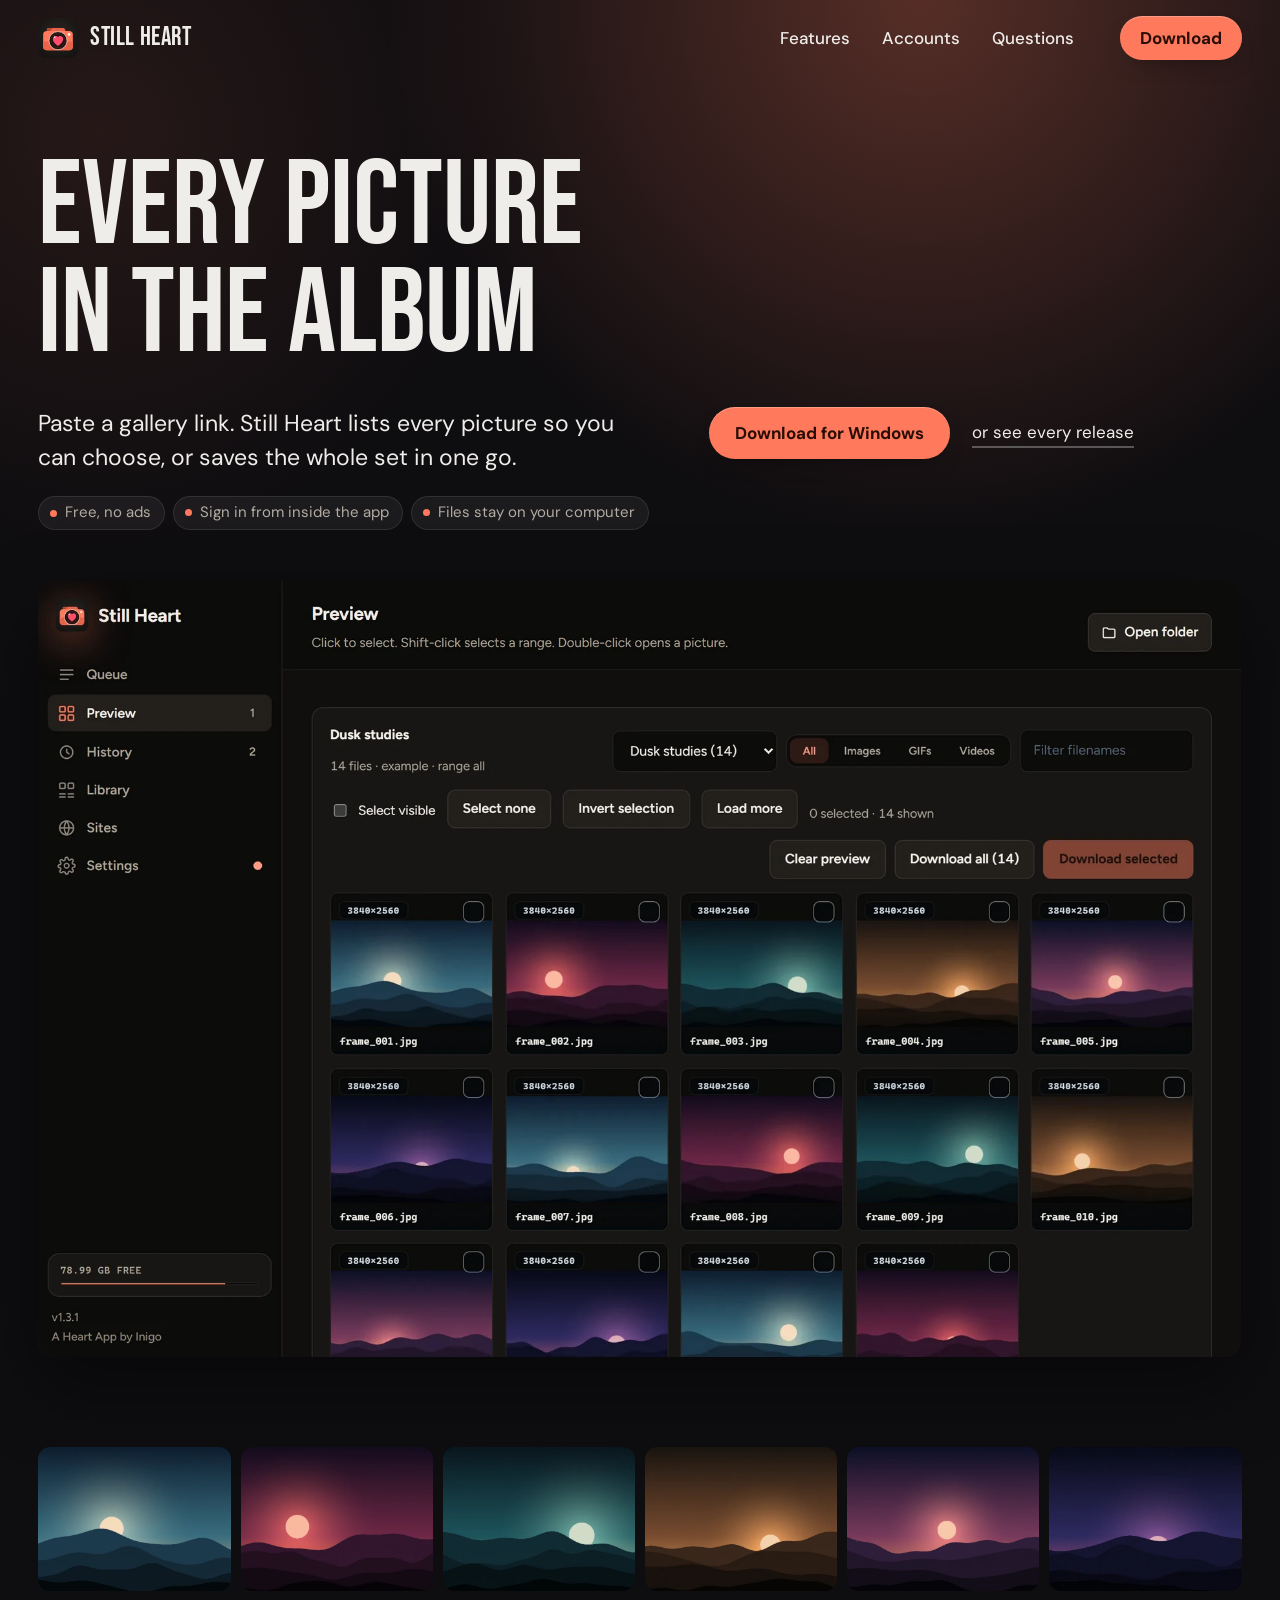
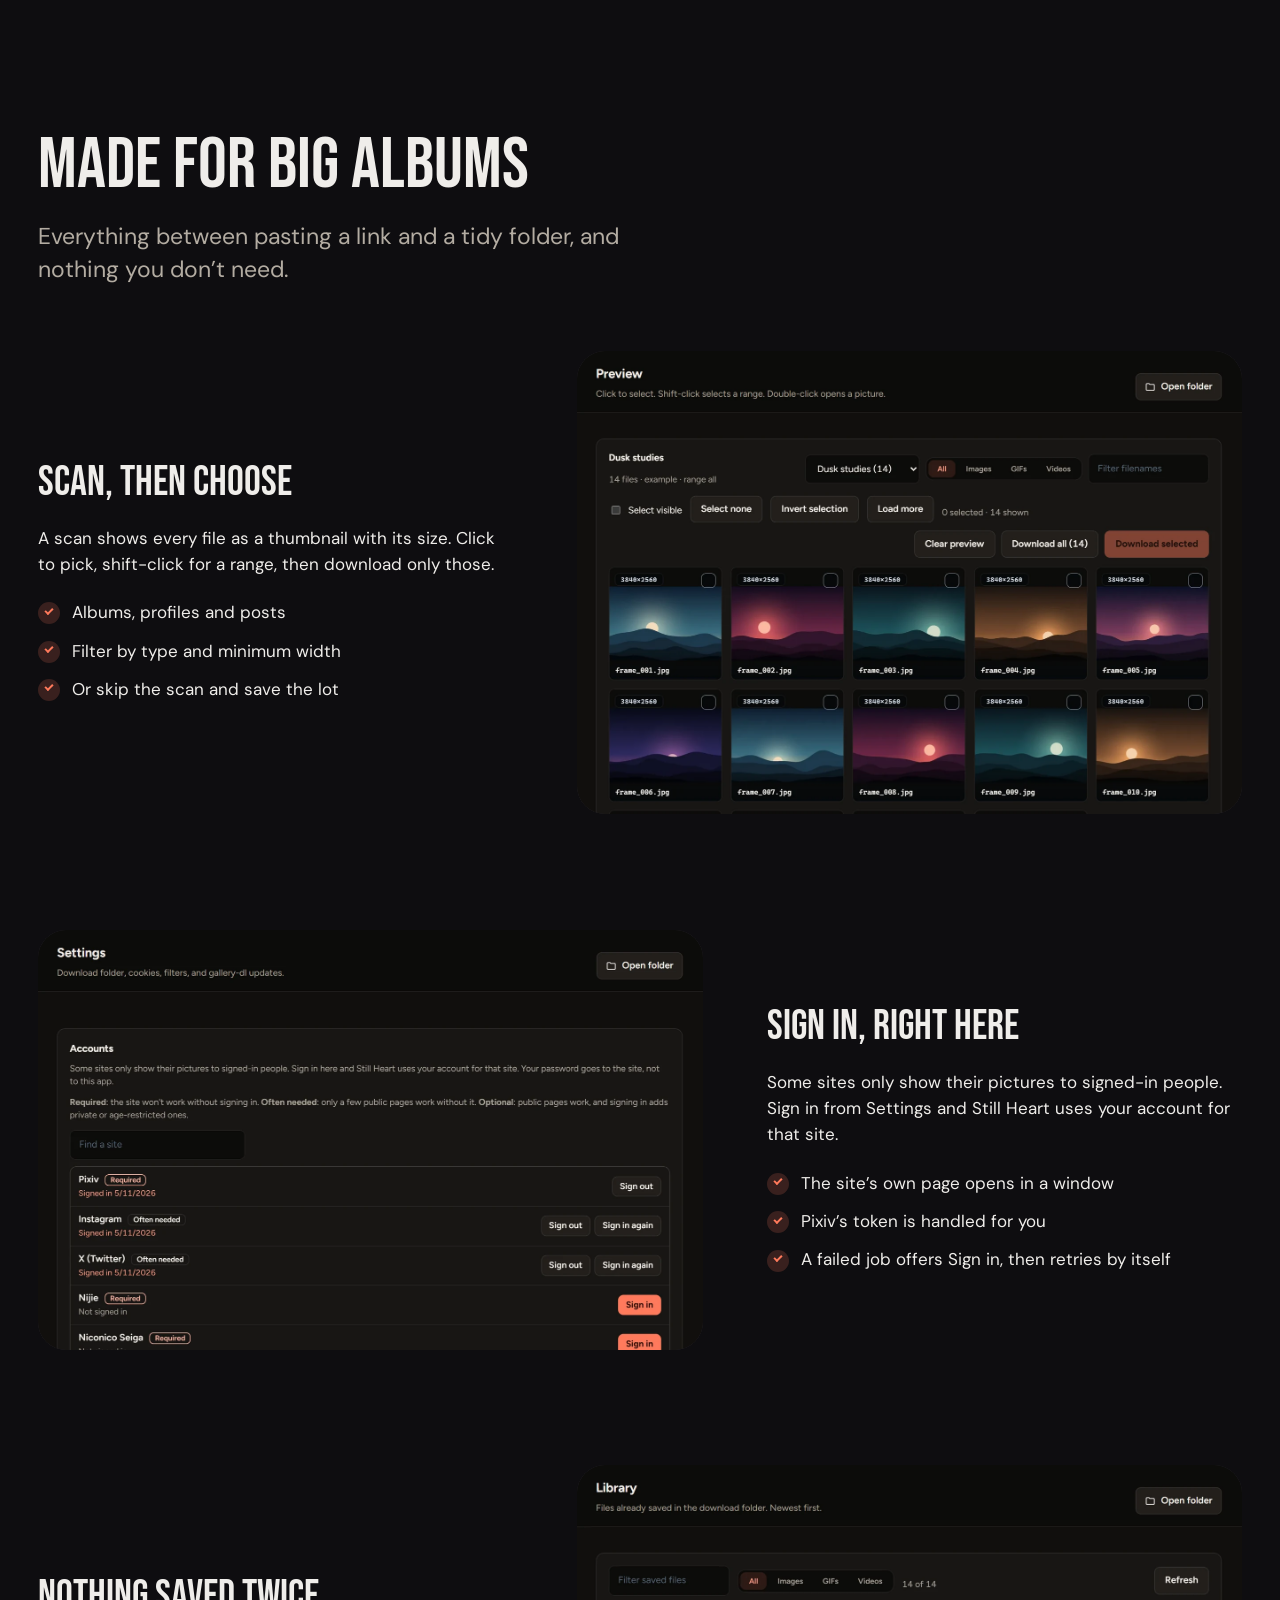
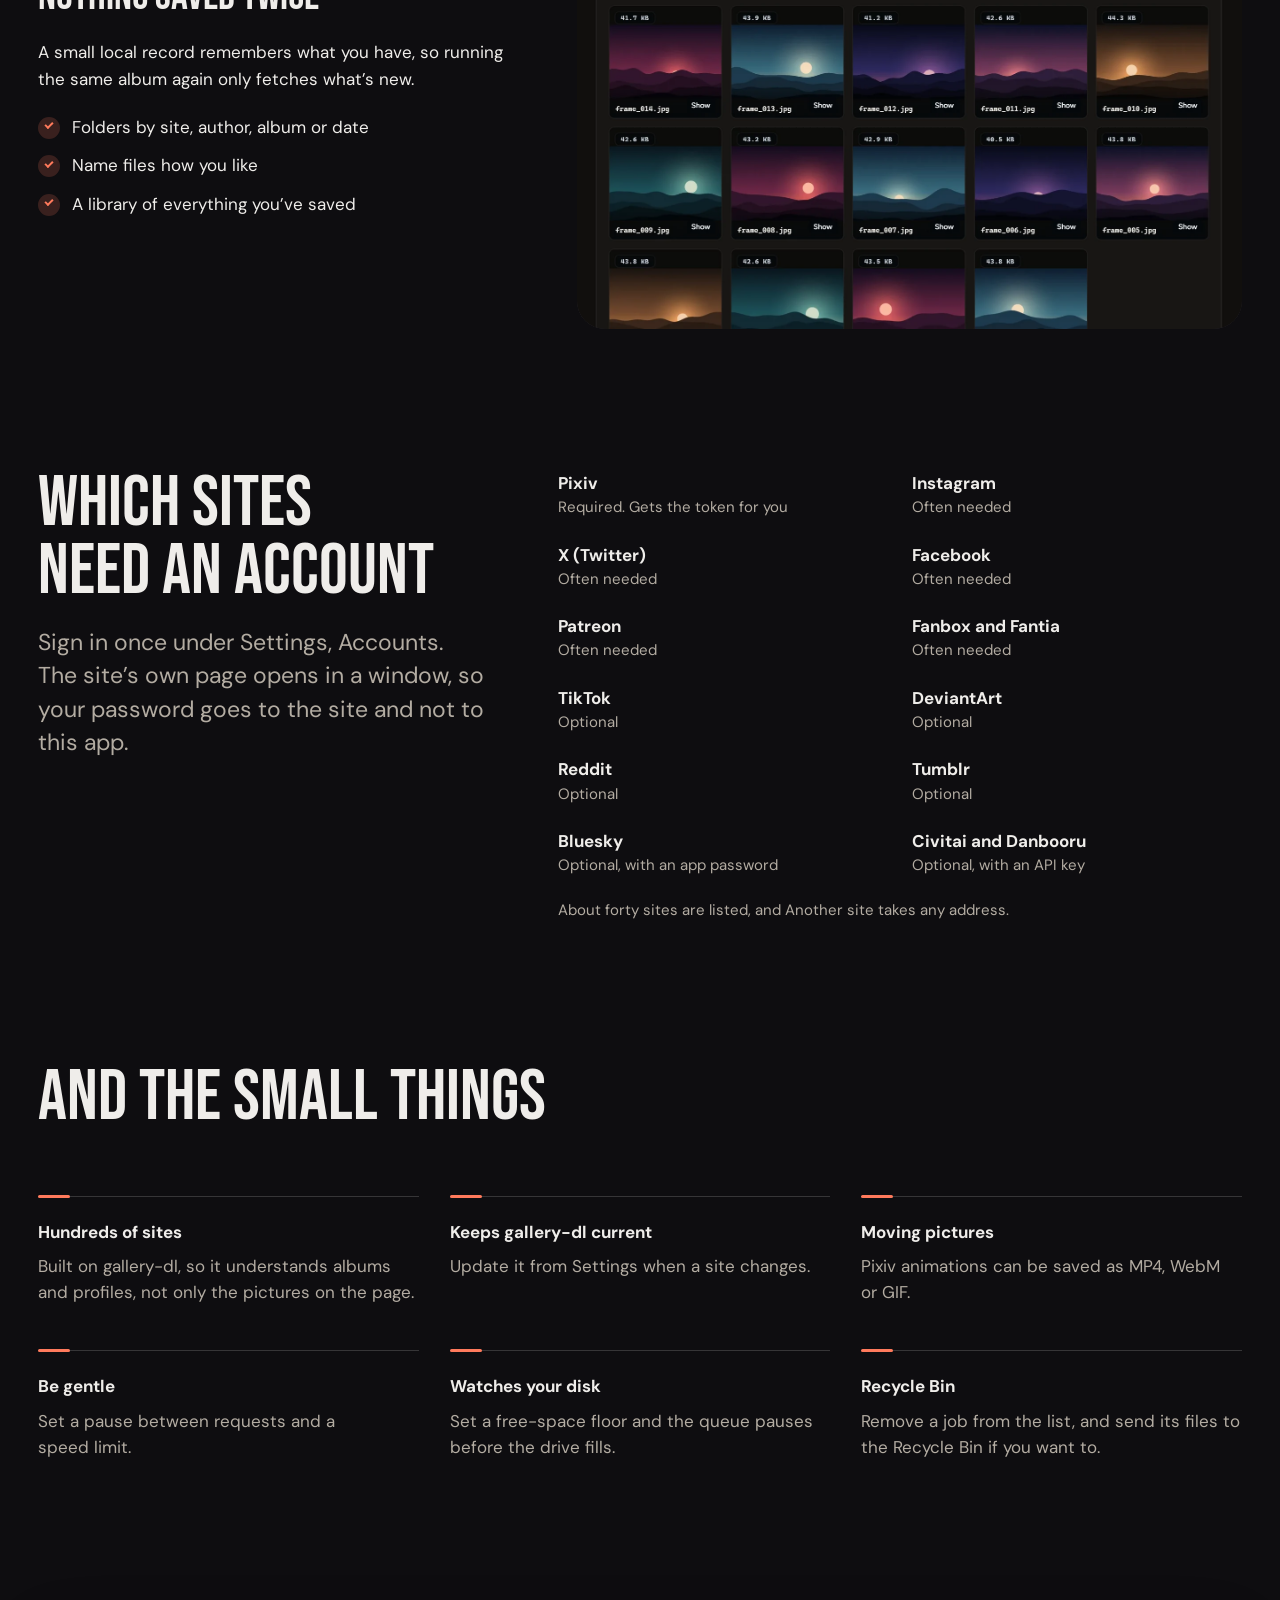
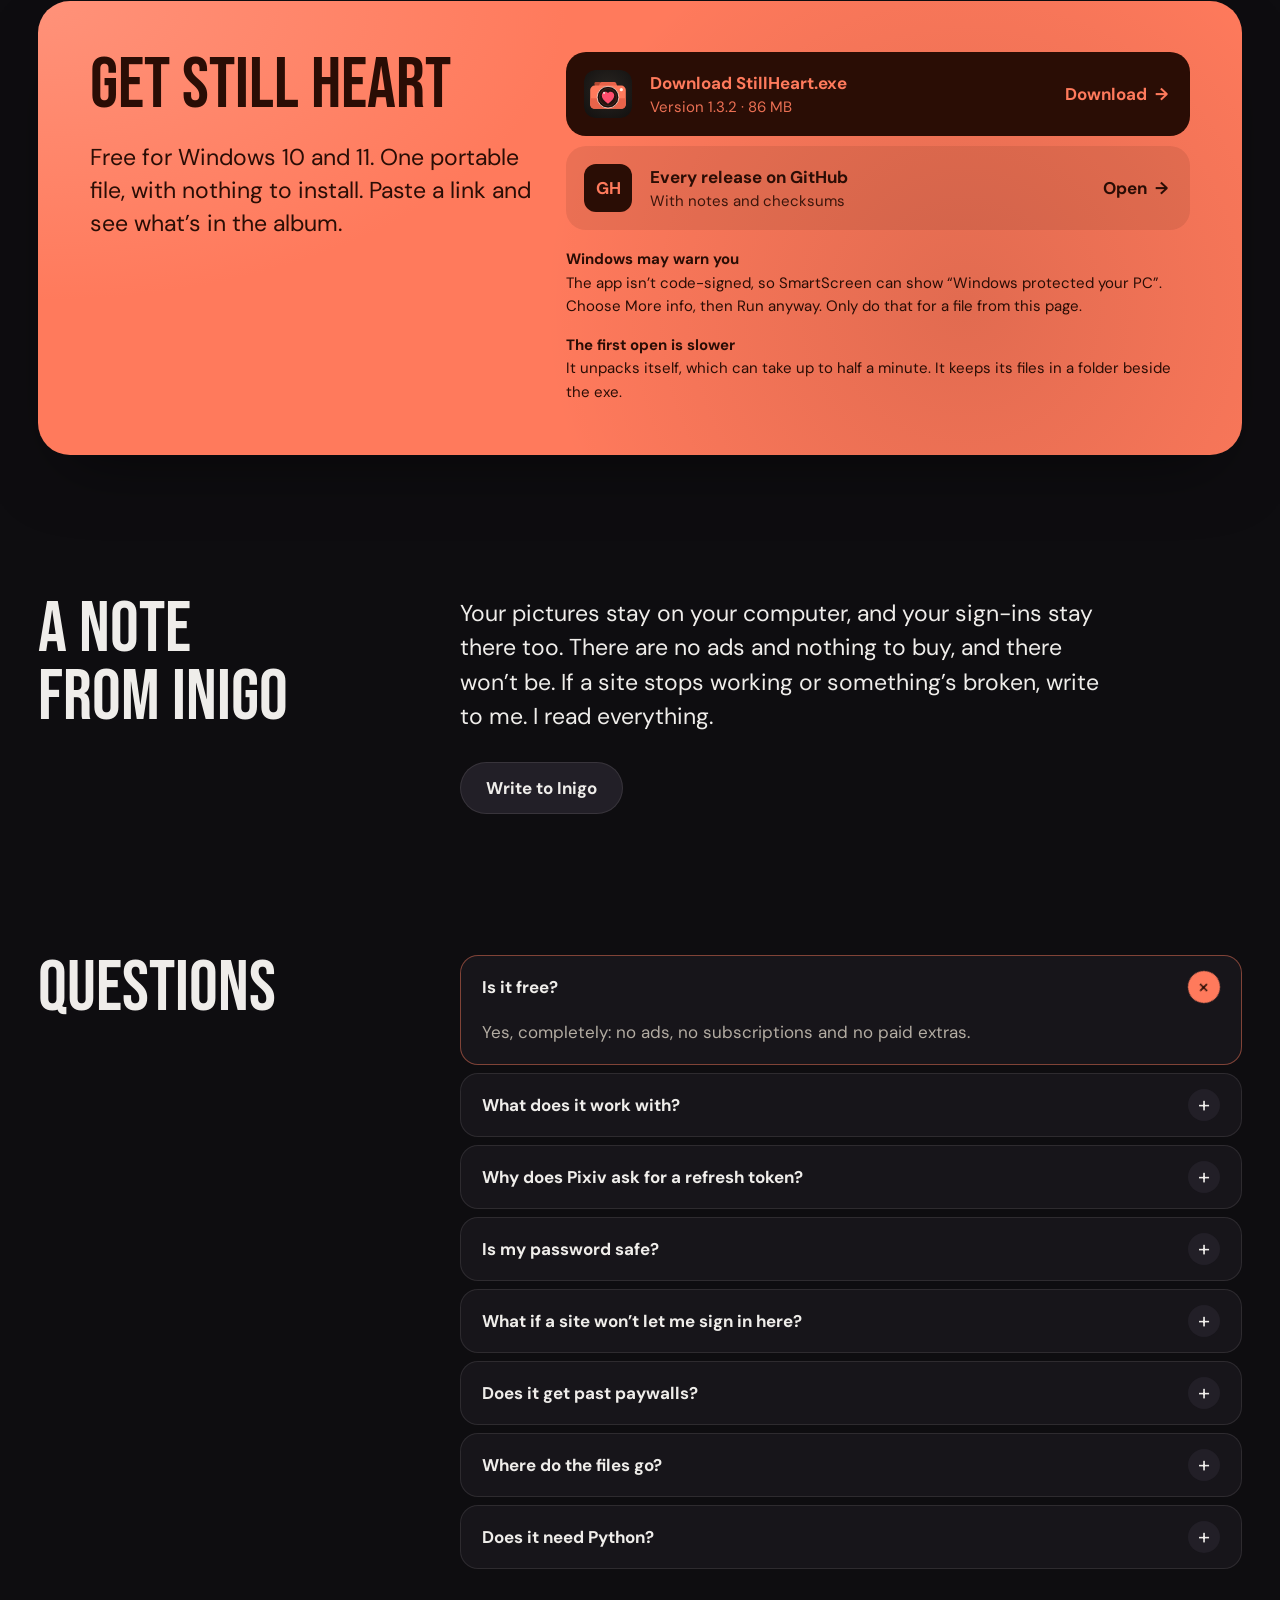
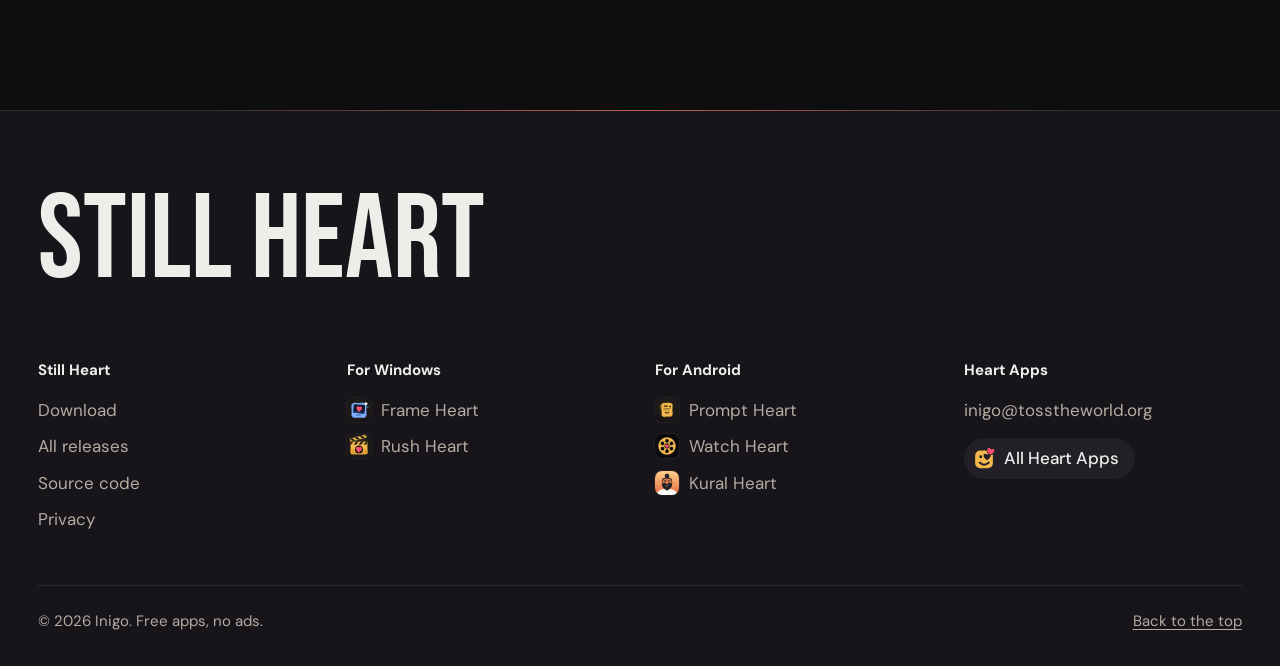
==== commit 6231af6a: "Declare the colour scheme so scrollbars, fields and the loading page match the theme" ====
--- a/index.html
+++ b/index.html
@@ -1,15 +1,158 @@
 <!doctype html>
 <html lang="en">
 <head>
-<meta charset="utf-8">
-<meta name="viewport" content="width=device-width, initial-scale=1">
-<title>Heart Apps has moved</title>
-<link rel="canonical" href="https://heartapps.github.io/still-heart/">
-<meta http-equiv="refresh" content="0; url=https://heartapps.github.io/still-heart/">
-<script>location.replace("https://heartapps.github.io/still-heart/" + location.search + location.hash)</script>
-<style>body{margin:0;min-height:100vh;display:grid;place-items:center;background:#0E0D10;color:#EFEDEA;font:17px/1.5 system-ui,sans-serif}a{color:#F2B84B}</style>
+  <meta charset="utf-8">
+  <meta name="viewport" content="width=device-width, initial-scale=1">
+  <meta name="color-scheme" content="dark">
+  <title>Still Heart · Save whole galleries and albums to your own drive</title>
+  <meta name="description" content="Save a whole gallery, or just the pictures you pick. Free for Windows.">
+  <meta name="theme-color" content="#0E0D10">
+  <meta property="og:title" content="Still Heart">
+  <meta property="og:description" content="Save a whole gallery, or just the pictures you pick. A free Heart App for Windows.">
+  <meta property="og:image" content="https://inigo-code.github.io/still-heart-site/assets/preview.png">
+  <meta property="og:image:width" content="1200">
+  <meta property="og:image:height" content="630">
+  <meta name="twitter:card" content="summary_large_image">
+  <link rel="icon" href="assets/still-heart.svg" type="image/svg+xml">
+  <link rel="apple-touch-icon" href="assets/icon-180.png">
+  <link rel="preconnect" href="https://fonts.googleapis.com">
+  <link rel="preconnect" href="https://fonts.gstatic.com" crossorigin>
+  <link href="https://fonts.googleapis.com/css2?family=Bebas+Neue&family=DM+Sans:opsz,wght@9..40,400;9..40,500;9..40,700&display=swap" rel="stylesheet">
+  <link rel="stylesheet" href="heart.css">
+  <link rel="stylesheet" href="theme.css">
+  <script>document.documentElement.classList.add('js')</script>
 </head>
 <body>
-<p>Heart Apps has a new address: <a href="https://heartapps.github.io/still-heart/">https://heartapps.github.io/still-heart/</a></p>
+<main id="top">
+
+  <header class="bar wrap">
+    <a class="brand" href="#top" aria-label="Still Heart, back to top"><img src="assets/still-heart.svg" width="40" height="40" alt="">Still Heart</a>
+    <nav aria-label="Sections"><a href="#features">Features</a><a href="#accounts">Accounts</a><a href="#questions">Questions</a></nav>
+    <a class="button button-small" href="#get">Download</a>
+  </header>
+
+  <!-- The headline across the page, then the words beside the window -->
+  <section class="hero wrap" aria-labelledby="hero-title">
+    <div class="hero-text">
+      <h1 id="hero-title" class="h1" data-reveal>Every picture<br> in the album</h1>
+      <div class="hero-side">
+        <p class="lede" data-reveal style="--i:1">Paste a gallery link. Still Heart lists every picture so you can choose, or saves the whole set in one go.</p>
+        <p class="actions" data-reveal style="--i:2"><a class="button" href="https://github.com/inigo-code/still-heart-site/releases/latest/download/StillHeart.exe">Download for Windows</a><a class="link" href="https://github.com/inigo-code/still-heart-site/releases">or see every release</a></p>
+        <ul class="facts" data-reveal style="--i:3"><li>Free, no ads</li><li>Sign in from inside the app</li><li>Files stay on your computer</li></ul>
+      </div>
+    </div>
+    <figure class="hero-media"><div class="window" data-reveal style="--i:2"><img src="assets/stills_preview-wide.webp" width="1860" height="1200" alt="The Still Heart preview: a grid of pictures from one album, each with its size and a checkbox."></div></figure>
+    <div class="wall wall-6" data-reveal aria-hidden="true"><img src="assets/still-1.webp" alt="" loading="lazy"><img src="assets/still-2.webp" alt="" loading="lazy"><img src="assets/still-3.webp" alt="" loading="lazy"><img src="assets/still-4.webp" alt="" loading="lazy"><img src="assets/still-5.webp" alt="" loading="lazy"><img src="assets/still-6.webp" alt="" loading="lazy"></div>
+  </section>
+
+  <!-- Three things it does, one picture each -->
+  <section id="features" class="section wrap" aria-labelledby="features-title">
+    <div class="head">
+      <h2 id="features-title" class="h2" data-reveal>Made for big albums</h2>
+      <p data-reveal style="--i:1">Everything between pasting a link and a tidy folder, and nothing you don’t need.</p>
+    </div>
+    <div class="rows">
+      <article class="row" aria-labelledby="f1">
+        <div class="row-text">
+          <h3 id="f1" class="h3" data-reveal>Scan, then choose</h3>
+          <p data-reveal style="--i:1">A scan shows every file as a thumbnail with its size. Click to pick, shift-click for a range, then download only those.</p>
+          <ul class="ticks" data-reveal style="--i:2"><li>Albums, profiles and posts</li><li>Filter by type and minimum width</li><li>Or skip the scan and save the lot</li></ul>
+        </div>
+        <figure class="row-media"><div class="window" data-reveal><img src="assets/stills_preview.webp" alt="A scan of one album as a grid of pictures, some selected." loading="lazy"></div></figure>
+      </article>
+
+      <article class="row" aria-labelledby="f2">
+        <div class="row-text">
+          <h3 id="f2" class="h3" data-reveal>Sign in, right here</h3>
+          <p data-reveal style="--i:1">Some sites only show their pictures to signed-in people. Sign in from Settings and Still Heart uses your account for that site.</p>
+          <ul class="ticks" data-reveal style="--i:2"><li>The site’s own page opens in a window</li><li>Pixiv’s token is handled for you</li><li>A failed job offers Sign in, then retries by itself</li></ul>
+        </div>
+        <figure class="row-media"><div class="window" data-reveal><img src="assets/stills_accounts.webp" alt="The Accounts list in Still Heart’s settings, with sites to sign in to." loading="lazy"></div></figure>
+      </article>
+
+      <article class="row" aria-labelledby="f3">
+        <div class="row-text">
+          <h3 id="f3" class="h3" data-reveal>Nothing saved twice</h3>
+          <p data-reveal style="--i:1">A small local record remembers what you have, so running the same album again only fetches what’s new.</p>
+          <ul class="ticks" data-reveal style="--i:2"><li>Folders by site, author, album or date</li><li>Name files how you like</li><li>A library of everything you’ve saved</li></ul>
+        </div>
+        <figure class="row-media"><div class="window" data-reveal><img src="assets/stills_library.webp" alt="The Still Heart library: saved pictures in a grid." loading="lazy"></div></figure>
+      </article>
+    </div>
+  </section>
+
+  <!-- Accounts, as a plain list -->
+  <section id="accounts" class="section wrap" aria-labelledby="accounts-title">
+    <div class="import">
+      <div class="head">
+        <h2 id="accounts-title" class="h2" data-reveal>Which sites need an account</h2>
+        <p data-reveal style="--i:1">Sign in once under Settings, Accounts. The site’s own page opens in a window, so your password goes to the site and not to this app.</p>
+      </div>
+      <div data-reveal style="--i:1">
+        <ul class="sources"><li><strong>Pixiv</strong><span>Required. Gets the token for you</span></li><li><strong>Instagram</strong><span>Often needed</span></li><li><strong>X (Twitter)</strong><span>Often needed</span></li><li><strong>Facebook</strong><span>Often needed</span></li><li><strong>Patreon</strong><span>Often needed</span></li><li><strong>Fanbox and Fantia</strong><span>Often needed</span></li><li><strong>TikTok</strong><span>Optional</span></li><li><strong>DeviantArt</strong><span>Optional</span></li><li><strong>Reddit</strong><span>Optional</span></li><li><strong>Tumblr</strong><span>Optional</span></li><li><strong>Bluesky</strong><span>Optional, with an app password</span></li><li><strong>Civitai and Danbooru</strong><span>Optional, with an API key</span></li></ul>
+        <p class="import-after">About forty sites are listed, and Another site takes any address.</p>
+      </div>
+    </div>
+  </section>
+
+  <!-- The smaller things, as a plain list -->
+  <section class="section wrap" aria-labelledby="more-title">
+    <div class="head"><h2 id="more-title" class="h2" data-reveal>And the small things</h2></div>
+    <dl class="more" data-reveal style="--i:1"><div><dt>Hundreds of sites</dt><dd>Built on gallery-dl, so it understands albums and profiles, not only the pictures on the page.</dd></div><div><dt>Keeps gallery-dl current</dt><dd>Update it from Settings when a site changes.</dd></div><div><dt>Moving pictures</dt><dd>Pixiv animations can be saved as MP4, WebM or GIF.</dd></div><div><dt>Be gentle</dt><dd>Set a pause between requests and a speed limit.</dd></div><div><dt>Watches your disk</dt><dd>Set a free-space floor and the queue pauses before the drive fills.</dd></div><div><dt>Recycle Bin</dt><dd>Remove a job from the list, and send its files to the Recycle Bin if you want to.</dd></div></dl>
+  </section>
+
+  <!-- Get it -->
+  <section id="get" class="section wrap" aria-labelledby="get-title">
+    <div class="get">
+      <div class="head">
+        <h2 id="get-title" class="h2" data-reveal>Get Still Heart</h2>
+        <p data-reveal style="--i:1">Free for Windows 10 and 11. One portable file, with nothing to install. Paste a link and see what’s in the album.</p>
+      </div>
+      <div class="ways">
+        <a class="way way-main" href="https://github.com/inigo-code/still-heart-site/releases/latest/download/StillHeart.exe" data-reveal><img src="assets/still-heart.svg" width="48" height="48" alt=""><span><strong>Download StillHeart.exe</strong><span>Version 1.3.2 · 86 MB</span></span><span class="go">Download</span></a>
+        <a class="way" href="https://github.com/inigo-code/still-heart-site/releases" data-reveal style="--i:1"><span class="way-mark" aria-hidden="true">GH</span><span><strong>Every release on GitHub</strong><span>With notes and checksums</span></span><span class="go">Open</span></a>
+        <div class="notes" data-reveal style="--i:2">
+          <p><strong>Windows may warn you</strong>The app isn’t code-signed, so SmartScreen can show “Windows protected your PC”. Choose More info, then Run anyway. Only do that for a file from this page.</p>
+          <p><strong>The first open is slower</strong>It unpacks itself, which can take up to half a minute. It keeps its files in a folder beside the exe.</p>
+        </div>
+      </div>
+    </div>
+  </section>
+
+  <!-- A note from the maker -->
+  <section class="section wrap" aria-labelledby="note-title">
+    <div class="note">
+      <h2 id="note-title" class="h2" data-reveal>A note from Inigo</h2>
+      <div data-reveal style="--i:1">
+        <div class="copy"><p>Your pictures stay on your computer, and your sign-ins stay there too. There are no ads and nothing to buy, and there won’t be. If a site stops working or something’s broken, write to me. I read everything.</p></div>
+        <p class="actions"><a class="button button-tone" href="mailto:inigo@tosstheworld.org?subject=Still%20Heart">Write to Inigo</a></p>
+      </div>
+    </div>
+  </section>
+
+  <!-- Questions -->
+  <section id="questions" class="section wrap" aria-labelledby="faq-title">
+    <div class="faq">
+      <div class="head"><h2 id="faq-title" class="h2" data-reveal>Questions</h2></div>
+      <div class="faq-list" data-reveal style="--i:1"><details name="faq" open><summary>Is it free?</summary><p>Yes, completely: no ads, no subscriptions and no paid extras.</p></details><details name="faq"><summary>What does it work with?</summary><p>The sites gallery-dl supports. The Sites tab in the app lists them, with an example link for each.</p></details><details name="faq"><summary>Why does Pixiv ask for a refresh token?</summary><p>Pixiv doesn’t accept ordinary cookies from download tools, only a token from its own sign-in. Open Settings, Accounts, and choose Sign in next to Pixiv. Still Heart gets the token for you, and you never have to see it.</p></details><details name="faq"><summary>Is my password safe?</summary><p>You type it into the site’s own page, in a window, and Still Heart never sees it. It keeps only the session the site gives back, on your computer. Sign out deletes it.</p></details><details name="faq"><summary>What if a site won’t let me sign in here?</summary><p>Some sites refuse sign-ins from app windows. Sign in with your own browser instead and pick it under Other ways to sign in, or use a cookies.txt file.</p></details><details name="faq"><summary>Does it get past paywalls?</summary><p>No. It only sees what your own account can see. It doesn’t bypass paywalls, DRM or site bans. You need the right to save what you download, and a site’s own rules still apply.</p></details><details name="faq"><summary>Where do the files go?</summary><p>Into a downloads folder beside the app, or any folder you choose in Settings.</p></details><details name="faq"><summary>Does it need Python?</summary><p>No. It’s a single file. gallery-dl is inside, and Still Heart can update it for you.</p></details></div>
+    </div>
+  </section>
+</main>
+
+<footer class="foot">
+  <div class="wrap">
+    <p class="foot-name" aria-hidden="true">Still Heart</p>
+    <div class="foot-cols">
+      <nav aria-label="Still Heart"><h2>Still Heart</h2><a href="https://github.com/inigo-code/still-heart-site/releases/latest/download/StillHeart.exe">Download</a><a href="https://github.com/inigo-code/still-heart-site/releases">All releases</a><a href="https://github.com/inigo-code/still-heart">Source code</a><a href="privacy.html">Privacy</a></nav>
+      <nav aria-label="For Windows"><h2>For Windows</h2><a class="to-app" href="https://inigo-code.github.io/frame-heart-site/"><img src="assets/frame-heart.svg" width="24" height="24" alt="">Frame Heart</a><a class="to-app" href="https://inigo-code.github.io/rush-heart-site/"><img src="assets/rush-heart.svg" width="24" height="24" alt="">Rush Heart</a></nav>
+      <nav aria-label="For Android"><h2>For Android</h2><a class="to-app" href="https://inigo-code.github.io/prompt-heart-site/"><img src="assets/prompt-heart.png" width="24" height="24" alt="">Prompt Heart</a><a class="to-app" href="https://inigo-code.github.io/watch-heart-site/"><img src="assets/watch-heart.png" width="24" height="24" alt="">Watch Heart</a><a class="to-app" href="https://inigo-code.github.io/kural-heart-site/"><img src="assets/kural-heart.png" width="24" height="24" alt="">Kural Heart</a></nav>
+      <nav aria-label="Heart Apps"><h2>Heart Apps</h2><a href="mailto:inigo@tosstheworld.org?subject=Still%20Heart">inigo@tosstheworld.org</a><a class="to-home" href="https://inigo-code.github.io/"><img src="assets/heart-apps.svg" width="22" height="22" alt="">All Heart Apps</a></nav>
+    </div>
+    <div class="foot-last"><p>© 2026 Inigo. Free apps, no ads.</p><a href="#top">Back to the top</a></div>
+  </div>
+</footer>
+
+<script src="heart.js" defer></script>
+
 </body>
 </html>
--- a/heart.css
+++ b/heart.css
@@ -0,0 +1,271 @@
+/* Heart: the shared layout of the Heart Apps sites. Each site sets its own colours and faces in
+   its theme file; everything here reads only the tokens below. */
+
+:root {
+  /* Dark by default, so scrollbars, form fields and the loading canvas are dark too. Themes that follow the system say light dark. */
+  color-scheme: dark;
+  --bg: #0E0D10;
+  --surface: #18161B;
+  --surface-2: #232026;
+  --ink: #EFEDEA;
+  --muted: #B3ACA2;
+  --accent: #F2B84B;
+  --accent-ink: #121110;
+  --accent-hover: #F6C76E;
+  --field: var(--accent);
+  --field-ink: var(--accent-ink);
+  --font-display: 'DM Sans', system-ui, sans-serif;
+  --font-text: 'DM Sans', system-ui, sans-serif;
+  --display-weight: 700;
+  --display-track: -0.035em;
+  --display-case: none;
+  --s-small: 0.9375rem;
+  --s-body: 1.0625rem;
+  --s-lede: clamp(1.1875rem, 1rem + 0.6vw, 1.4375rem);
+  --s-head: clamp(1.5rem, 1.15rem + 1vw, 2rem);
+  --s-h2: clamp(2.25rem, 1.4rem + 3vw, 4rem);
+  --s-h1: clamp(2.75rem, 1.2rem + 5.6vw, 6.25rem);
+  --margin: clamp(1rem, 3vw, 2.5rem);
+  --max: 1240px;
+  --gap: clamp(1rem, 2.4vw, 2rem);
+  --section: clamp(6rem, 11vw, 10rem);
+  --radius: 28px;
+  --ease-out: cubic-bezier(0.22, 1, 0.36, 1);
+  /* Read from the colours above, so every theme gets its own lines, glows and shadows. */
+  --line: color-mix(in srgb, var(--ink) 10%, transparent);
+  --line-strong: color-mix(in srgb, var(--ink) 18%, transparent);
+  --glow: color-mix(in srgb, var(--accent) 30%, transparent);
+  --shadow: 0 30px 70px -28px rgb(0 0 0 / 0.55);
+}
+
+*, *::before, *::after { box-sizing: border-box; }
+html { scrollbar-color: color-mix(in srgb, var(--ink) 24%, transparent) var(--bg); caret-color: var(--accent); -webkit-text-size-adjust: 100%; scroll-behavior: smooth; scroll-padding-top: 96px; }
+body { margin: 0; overflow-x: clip; background: var(--bg); color: var(--ink); font: 400 var(--s-body)/1.55 var(--font-text); -webkit-font-smoothing: antialiased; text-rendering: optimizeLegibility; }
+img { display: block; max-width: 100%; height: auto; }
+a { color: inherit; text-underline-offset: 0.2em; text-decoration-thickness: from-font; }
+p, li, dd, dt, summary, figcaption { text-wrap: pretty; }
+h1, h2, h3, p, ul, ol, dl, dd, figure { margin: 0; }
+ul, ol { padding: 0; list-style: none; }
+button { font: inherit; color: inherit; background: none; border: 0; padding: 0; cursor: pointer; }
+:focus-visible { outline: 3px solid var(--accent); outline-offset: 3px; border-radius: 6px; }
+::selection { background: var(--accent); color: var(--accent-ink); }
+.nums { font-variant-numeric: tabular-nums; }
+.visually-hidden { position: absolute; width: 1px; height: 1px; overflow: hidden; clip-path: inset(50%); white-space: nowrap; }
+
+.wrap { width: 100%; max-width: calc(var(--max) + 2 * var(--margin)); margin-inline: auto; padding-inline: var(--margin); }
+.section { padding-block: var(--section) 0; }
+
+/* The lit ground: the page's own colour glows from the top. */
+main { position: relative; isolation: isolate; }
+main::before { content: ''; position: absolute; inset: 0 0 auto; z-index: -1; pointer-events: none; }
+main::before { height: min(1100px, 130vh); background: radial-gradient(60% 70% at 72% 0%, var(--glow), transparent 70%), radial-gradient(45% 55% at 8% 12%, color-mix(in srgb, var(--accent) 10%, transparent), transparent 70%); }
+
+/* ---------- type ---------- */
+.h1, .h2, .h3 { font-family: var(--font-display); font-weight: var(--display-weight); text-transform: var(--display-case); text-wrap: balance; }
+.h1 { font-size: var(--s-h1); line-height: 0.98; letter-spacing: var(--display-track); }
+.h2 { font-size: var(--s-h2); line-height: 1.04; letter-spacing: calc(var(--display-track) * 0.8); }
+.h3 { font-size: var(--s-head); line-height: 1.15; letter-spacing: calc(var(--display-track) * 0.4); }
+.lede { font-size: var(--s-lede); line-height: 1.45; max-width: 34ch; }
+.soft { color: var(--muted); }
+.copy p + p { margin-top: 0.9em; }
+.head { display: grid; gap: 20px; max-width: 46rem; margin-bottom: clamp(2.5rem, 5vw, 4rem); }
+.head p { font-size: var(--s-lede); line-height: 1.45; max-width: 40ch; color: var(--muted); }
+.get .head p { color: inherit; }
+
+/* ---------- controls ---------- */
+.button { position: relative; display: inline-flex; align-items: center; justify-content: center; gap: 10px; min-height: 52px; padding: 0 26px; border-radius: 999px; background: var(--accent); color: var(--accent-ink); font-weight: 700; text-decoration: none; box-shadow: 0 10px 24px -14px rgb(0 0 0 / 0.6), inset 0 1px 0 rgb(255 255 255 / 0.25); transition: transform 160ms var(--ease-out), background-color 180ms ease, box-shadow 220ms ease; }
+.button:active { transform: translateY(0) scale(0.96); }
+.button-tone { background: var(--surface-2); color: var(--ink); box-shadow: inset 0 0 0 1px var(--line); }
+.button-small { min-height: 44px; padding: 0 20px; }
+/* A link's underline: faint at rest, drawn across in full on hover. */
+.link { text-decoration: none; background: linear-gradient(currentColor, currentColor) 0 100% / 0 2px no-repeat, linear-gradient(color-mix(in srgb, currentColor 32%, transparent), color-mix(in srgb, currentColor 32%, transparent)) 0 100% / 100% 2px no-repeat; padding-bottom: 3px; transition: background-size 320ms var(--ease-out); }
+@media (hover: hover) and (pointer: fine) {
+  .button:hover { background: var(--accent-hover); transform: translateY(-2px); box-shadow: 0 16px 30px -14px rgb(0 0 0 / 0.65), inset 0 1px 0 rgb(255 255 255 / 0.25); }
+  .button:active { transform: translateY(0) scale(0.96); }
+  .button-tone:hover { background: color-mix(in srgb, var(--surface-2) 80%, var(--ink) 10%); box-shadow: inset 0 0 0 1px var(--line-strong); }
+  .link:hover { background-size: 100% 2px, 100% 2px; }
+}
+.actions { display: flex; flex-wrap: wrap; align-items: center; gap: 14px 22px; }
+
+/* ---------- the bar: it stays at the top, over a frosted strip ---------- */
+.bar { position: sticky; top: 0; z-index: 50; display: flex; align-items: center; gap: 24px; min-height: 76px; }
+.bar::before { content: ''; position: absolute; inset: 0 calc(50% - 50vw); z-index: -1; background: color-mix(in srgb, var(--bg) 78%, transparent); -webkit-backdrop-filter: blur(16px) saturate(1.4); backdrop-filter: blur(16px) saturate(1.4); border-bottom: 1px solid transparent; opacity: 0; transition: opacity 240ms ease, border-color 240ms ease; }
+.bar.is-stuck::before { opacity: 1; border-bottom-color: var(--line); }
+.brand { display: inline-flex; align-items: center; gap: 12px; min-height: 44px; font-family: var(--font-display); font-weight: var(--display-weight); font-size: var(--s-body); text-transform: var(--display-case); text-decoration: none; letter-spacing: -0.01em; }
+.brand img { width: 40px; height: 40px; border-radius: 11px; transition: transform 300ms var(--ease-out); }
+.bar nav { display: flex; gap: 4px; margin-left: auto; }
+.bar nav + .button, .bar nav + .menu-button + .button { margin-left: 8px; }
+.bar nav a { display: inline-flex; align-items: center; min-height: 40px; padding: 0 14px; border-radius: 999px; text-decoration: none; font-weight: 500; transition: color 180ms ease, background-color 180ms ease; }
+.menu-button { display: none; }
+@media (hover: hover) and (pointer: fine) {
+  .bar nav a:hover { background: color-mix(in srgb, var(--ink) 8%, transparent); }
+  .brand:hover img { transform: rotate(-8deg) scale(1.06); }
+}
+
+/* ---------- the hero ---------- */
+.hero { display: grid; grid-template-columns: minmax(0, 7fr) minmax(0, 5fr); gap: var(--gap); align-items: center; padding-block: clamp(2rem, 6vw, 5rem) 0; }
+.hero-text { display: grid; gap: 32px; align-content: center; }
+.hero-text .lede { max-width: 30ch; }
+.facts { display: flex; flex-wrap: wrap; gap: 8px; color: var(--muted); font-size: var(--s-small); }
+.facts li { display: inline-flex; align-items: center; gap: 8px; min-height: 34px; padding: 0 14px 0 12px; border-radius: 999px; background: color-mix(in srgb, var(--ink) 6%, transparent); box-shadow: inset 0 0 0 1px var(--line); }
+.facts li::before { content: ''; width: 7px; height: 7px; border-radius: 50%; background: var(--accent); }
+.hero-media { position: relative; display: grid; justify-items: center; }
+/* A soft pool of the accent colour under the hero's picture. */
+.hero-media::before { content: ''; position: absolute; inset: 8% 4%; z-index: -1; border-radius: 50%; background: radial-gradient(closest-side, var(--glow), transparent); filter: blur(30px); }
+
+/* A phone: the screen in a bezel with a lit edge, standing off the page. */
+.phone { position: relative; width: min(100%, 310px); padding: 10px; border-radius: 46px; background: linear-gradient(155deg, color-mix(in srgb, var(--surface-2) 70%, var(--ink) 14%), var(--surface-2) 30%, color-mix(in srgb, var(--surface-2) 80%, #000) 100%); box-shadow: inset 0 0 0 1px var(--line-strong), var(--shadow); }
+.phone img { width: 100%; border-radius: 37px; background: var(--surface); }
+.hero .phone { width: min(100%, 360px); }
+
+/* ---------- feature rows: words on one side, one screen on the other ---------- */
+.rows { display: grid; gap: clamp(4rem, 9vw, 8rem); }
+.row { display: grid; grid-template-columns: minmax(0, 1fr) minmax(0, 1fr); gap: clamp(2rem, 5vw, 5rem); align-items: center; }
+.row-media { position: relative; display: grid; justify-items: center; overflow: hidden; padding-block: clamp(2rem, 4vw, 3.5rem); border-radius: var(--radius); background: radial-gradient(70% 60% at 50% 38%, color-mix(in srgb, var(--accent) 22%, var(--surface)), var(--surface) 72%); box-shadow: inset 0 0 0 1px var(--line); }
+.row-media > * { position: relative; z-index: 1; }
+.row:nth-child(even) .row-media { order: -1; }
+.row-text { display: grid; gap: 22px; max-width: 32rem; }
+.row:nth-child(even) .row-text { justify-self: start; }
+.ticks { display: grid; gap: 12px; }
+.ticks li { position: relative; padding-left: 34px; }
+.ticks li::before { content: ''; position: absolute; left: 0; top: 0.18em; width: 22px; height: 22px; border-radius: 50%; background: color-mix(in srgb, var(--accent) 18%, transparent); }
+.ticks li::after { content: ''; position: absolute; left: 7px; top: 0.5em; width: 8px; height: 5px; border-left: 2px solid var(--accent); border-bottom: 2px solid var(--accent); transform: rotate(-45deg); }
+.phone, .window { overflow: hidden; }
+.phone img, .window img, .row-media img { transition: transform 600ms var(--ease-out); }
+@media (hover: hover) and (pointer: fine) {
+  .row-media:hover .phone img, .row-media:hover .window img { transform: scale(1.025); }
+}
+
+/* ---------- everything else: small cards in columns ---------- */
+.more { display: grid; grid-template-columns: repeat(3, minmax(0, 1fr)); gap: clamp(2rem, 3.5vw, 3rem) var(--gap); }
+.more div { position: relative; display: grid; gap: 8px; align-content: start; padding-top: 22px; border-top: 1px solid var(--line-strong); }
+.more div::before { content: ''; position: absolute; top: -2px; left: 0; width: 32px; height: 3px; border-radius: 2px; background: var(--accent); transform-origin: left; transition: transform 320ms var(--ease-out); }
+.more div:hover::before { transform: scaleX(2); }
+.more dt { font-weight: 700; font-size: 1.0625rem; }
+.more dd { max-width: 38ch; color: var(--muted); }
+
+/* ---------- get it: the one field of colour ---------- */
+.get { position: relative; overflow: hidden; display: grid; grid-template-columns: minmax(0, 5fr) minmax(0, 7fr); gap: var(--gap); padding: clamp(2rem, 4vw, 3.5rem); border-radius: calc(var(--radius) + 4px); background: radial-gradient(80% 120% at 0% 0%, color-mix(in srgb, var(--field) 82%, #fff), var(--field) 55%), var(--field); color: var(--field-ink); box-shadow: var(--shadow); }
+.get::before { content: ''; position: absolute; right: -12%; bottom: -60%; width: 70%; aspect-ratio: 1; border-radius: 50%; background: radial-gradient(closest-side, color-mix(in srgb, var(--field-ink) 14%, transparent), transparent); pointer-events: none; }
+.get > * { position: relative; }
+.get .head { margin: 0; align-content: start; }
+.ways { display: grid; gap: 10px; align-content: start; }
+.way { display: grid; grid-template-columns: 48px minmax(0, 1fr) auto; gap: 18px; align-items: center; min-height: 84px; padding: 14px 22px 14px 18px; border-radius: 20px; background: color-mix(in srgb, var(--field-ink) 9%, transparent); text-decoration: none; transition: background-color 180ms ease, transform 160ms var(--ease-out), box-shadow 220ms ease; }
+.way:active { transform: scale(0.985); }
+.way img { width: 48px; height: 48px; border-radius: 12px; }
+.way strong { display: block; }
+.way span span { display: block; font-size: var(--s-small); opacity: 0.9; }
+.way .go { display: inline-flex; align-items: center; gap: 8px; font-weight: 700; white-space: nowrap; }
+.way .go::after { content: '→'; transition: transform 220ms var(--ease-out); }
+.way-main { background: var(--field-ink); color: var(--field); }
+@media (hover: hover) and (pointer: fine) {
+  .way:hover { background: color-mix(in srgb, var(--field-ink) 16%, transparent); transform: translateY(-2px); }
+  .way-main:hover { background: color-mix(in srgb, var(--field-ink) 90%, var(--field)); box-shadow: 0 18px 30px -18px rgb(0 0 0 / 0.6); }
+  .way:hover .go::after { transform: translateX(4px); }
+  .way:active { transform: scale(0.985); }
+}
+
+/* ---------- questions ---------- */
+.faq { display: grid; grid-template-columns: minmax(0, 4fr) minmax(0, 8fr); gap: var(--gap); }
+.faq .head { align-content: start; margin: 0; }
+.faq-list { display: grid; gap: 8px; }
+.faq-list details { border-radius: 18px; background: var(--surface); box-shadow: inset 0 0 0 1px var(--line); transition: background-color 180ms ease, box-shadow 180ms ease; }
+.faq-list details[open] { box-shadow: inset 0 0 0 1px color-mix(in srgb, var(--accent) 45%, transparent); }
+.faq-list summary { display: flex; justify-content: space-between; align-items: center; gap: 16px; min-height: 64px; padding: 16px 22px; font-weight: 700; cursor: pointer; list-style: none; }
+.faq-list summary::-webkit-details-marker { display: none; }
+.faq-list summary::after { content: '+'; flex: none; display: grid; place-items: center; width: 32px; height: 32px; border-radius: 50%; background: var(--surface-2); font-weight: 400; font-size: 1.375rem; line-height: 1; transition: transform 240ms var(--ease-out), background-color 180ms ease, color 180ms ease; }
+.faq-list details[open] summary::after { transform: rotate(45deg); background: var(--accent); color: var(--accent-ink); }
+.faq-list details p { padding: 0 22px 20px; max-width: 72ch; color: var(--muted); }
+@media (hover: hover) and (pointer: fine) { .faq-list details:not([open]):hover { background: var(--surface-2); } }
+
+/* ---------- note from the maker ---------- */
+.note { display: grid; grid-template-columns: minmax(0, 4fr) minmax(0, 8fr); gap: var(--gap); }
+.note .copy { font-size: var(--s-lede); line-height: 1.5; max-width: 40ch; }
+.note .actions { margin-top: 28px; }
+
+/* ---------- footer ---------- */
+.foot { position: relative; margin-top: var(--section); padding-block: clamp(3rem, 6vw, 5rem) 32px; background: var(--surface); box-shadow: inset 0 1px 0 var(--line); overflow: hidden; }
+.foot::before { content: ''; position: absolute; left: 50%; top: 0; width: min(900px, 90vw); height: 1px; transform: translateX(-50%); background: linear-gradient(90deg, transparent, var(--accent), transparent); opacity: 0.7; }
+.foot-name { font-family: var(--font-display); font-weight: var(--display-weight); text-transform: var(--display-case); font-size: var(--s-h1); line-height: 0.9; letter-spacing: var(--display-track); white-space: nowrap; }
+.foot-cols { display: grid; grid-template-columns: repeat(auto-fit, minmax(13rem, 1fr)); gap: 32px var(--gap); margin-top: clamp(2.5rem, 5vw, 4rem); }
+.foot-cols h2 { font-size: var(--s-small); font-weight: 700; margin-bottom: 10px; }
+.foot-cols a { display: block; padding-block: 5px; text-decoration: none; color: var(--muted); transition: color 180ms ease, transform 180ms var(--ease-out); }
+.foot-cols a[href^="mailto:"] { white-space: nowrap; }
+.foot-cols a:hover { color: var(--ink); }
+/* Links to the other apps carry their icons. The link home to Heart Apps is a chip, its mark and name on one line. */
+.foot-cols .to-app { display: flex; align-items: center; gap: 10px; }
+/* The icons are dark tiles; the ring keeps their edge visible on a dark footer. */
+.foot-cols .to-app img { flex: none; width: 24px; height: 24px; border-radius: 7px; box-shadow: 0 0 0 1px var(--surface-2); }
+.foot-cols .to-home { display: inline-flex; align-items: center; gap: 8px; margin-top: 10px; padding: 7px 16px 7px 10px; border-radius: 999px; background: var(--surface-2); color: var(--ink); font-weight: 500; white-space: nowrap; }
+.foot-cols .to-home img { flex: none; width: 22px; height: 22px; }
+@media (hover: hover) and (pointer: fine) { .foot-cols a:not(.to-home):hover { transform: translateX(3px); } }
+.foot-last { display: flex; flex-wrap: wrap; justify-content: space-between; gap: 12px; margin-top: 48px; padding-top: 24px; border-top: 1px solid var(--line); color: var(--muted); font-size: var(--s-small); }
+
+/* ---------- light that follows the pointer across a card ----------
+   Two parts, both placed by heart.js. The pool lies on the card's surface, under the words and
+   pictures, and brightens the card's own colour (soft light) instead of greying it. The rim catches
+   the light along the edge, on the card under the pointer and, more faintly, on the cards beside it. */
+[data-spot] { position: relative; isolation: isolate; }
+[data-spot] > .spot { position: absolute; inset: 0; z-index: -1; border-radius: inherit; pointer-events: none; mix-blend-mode: soft-light;
+  background: radial-gradient(var(--spot-size, 440px) circle at var(--mx, 50%) var(--my, 50%), rgb(255 255 255 / 0.78), rgb(255 255 255 / 0.24) 38%, transparent 68%);
+  opacity: 0; transition: opacity 650ms var(--ease-out); }
+[data-spot].is-lit > .spot { opacity: 1; transition-duration: 280ms; }
+[data-spot]::after { content: ''; position: absolute; inset: 0; z-index: 3; padding: 1.5px; border-radius: inherit; pointer-events: none;
+  background: radial-gradient(300px circle at var(--mx, 50%) var(--my, 50%), rgb(255 255 255 / 0.95), rgb(255 255 255 / 0.3) 40%, transparent 72%);
+  -webkit-mask: linear-gradient(#000 0 0) content-box, linear-gradient(#000 0 0); -webkit-mask-composite: xor;
+  mask: linear-gradient(#000 0 0) content-box exclude, linear-gradient(#000 0 0);
+  opacity: var(--near, 0); transition: opacity 200ms linear; }
+
+/* ---------- entrance: the first screen rises once on load; nothing else waits to be shown ---------- */
+@keyframes heart-rise { from { opacity: 0; transform: translateY(26px); } to { opacity: 1; transform: none; } }
+@keyframes heart-lift { from { opacity: 0; transform: translateY(40px) scale(0.97); } to { opacity: 1; transform: none; } }
+.hero [data-reveal], .intro [data-reveal], .hero-side, .hero h1 { animation: heart-rise 900ms var(--ease-out) both; animation-delay: calc(var(--i, 0) * 90ms + 60ms); }
+.hero-media, .hero .stage, .hero .window { animation: heart-lift 1100ms var(--ease-out) both; animation-delay: 220ms; }
+@media (prefers-reduced-motion: reduce) {
+  html { scroll-behavior: auto; }
+  *, *::before, *::after { animation: none !important; transition: none !important; }
+}
+
+/* ---------- tablet ---------- */
+@media (max-width: 960px) {
+  .hero { grid-template-columns: minmax(0, 1fr) minmax(0, 0.8fr); }
+  .more { grid-template-columns: repeat(2, minmax(0, 1fr)); }
+  .get, .faq, .note { grid-template-columns: 1fr; gap: 32px; }
+}
+
+/* ---------- phone: its own composition, one column, the menu behind a button ---------- */
+@media (max-width: 680px) {
+  .bar { min-height: 64px; gap: 8px; }
+  .brand { white-space: nowrap; gap: 10px; }
+  .brand img { width: 36px; height: 36px; }
+  .bar nav { display: none; }
+  .bar > .button { margin-left: auto; min-height: 44px; padding: 0 16px; white-space: nowrap; font-size: 0.9375rem; }
+  .menu-button { order: 9; flex: none; display: inline-grid; place-items: center; width: 44px; height: 44px; border-radius: 50%; background: color-mix(in srgb, var(--ink) 8%, transparent); box-shadow: inset 0 0 0 1px var(--line); }
+  .menu-button span, .menu-button span::before, .menu-button span::after { display: block; width: 18px; height: 2px; border-radius: 2px; background: currentColor; transition: transform 240ms var(--ease-out), opacity 180ms ease; }
+  .menu-button span { position: relative; }
+  .menu-button span::before, .menu-button span::after { content: ''; position: absolute; left: 0; }
+  .menu-button span::before { top: -6px; }
+  .menu-button span::after { top: 6px; }
+  .bar.is-open .menu-button span { background: transparent; }
+  .bar.is-open .menu-button span::before { transform: translateY(6px) rotate(45deg); }
+  .bar.is-open .menu-button span::after { transform: translateY(-6px) rotate(-45deg); }
+  .bar.is-open::before { opacity: 1; }
+  .bar.is-open nav { display: grid; position: fixed; left: 0; right: 0; top: 64px; bottom: 0; align-content: start; gap: 4px; padding: 16px var(--margin) 32px; background: var(--bg); overflow-y: auto; }
+  .bar.is-open nav a { min-height: 56px; padding: 0 4px; border-bottom: 1px solid var(--line); border-radius: 0; font-family: var(--font-display); font-weight: var(--display-weight); text-transform: var(--display-case); font-size: 1.75rem; }
+  .hero { grid-template-columns: 1fr; gap: 48px; padding-top: 16px; }
+  .hero-text { gap: 24px; }
+  .hero .phone { width: min(78%, 320px); }
+  .row { grid-template-columns: 1fr; gap: 28px; }
+  .row .row-media, .row:nth-child(even) .row-media { order: 0; }
+  .row:nth-child(even) .row-text { justify-self: start; }
+  .row-text { padding: 0 !important; }
+  .row .phone { width: min(74%, 290px); }
+  .more { grid-template-columns: 1fr; }
+  .get { padding: 28px 18px; }
+  .way { grid-template-columns: 40px minmax(0, 1fr); padding: 14px 16px; }
+  .way img { width: 40px; height: 40px; }
+  .way .go { display: none; }
+  .foot-name { white-space: normal; }
+  .foot-cols { grid-template-columns: repeat(2, minmax(0, 1fr)); }
+}
+@media (max-width: 420px) { .foot-cols { grid-template-columns: 1fr; } }
--- a/theme.css
+++ b/theme.css
@@ -0,0 +1,78 @@
+/* Still Heart: a Heart App for Windows. The layout is heart.css; this adds the colour and the window. */
+:root {
+  --bg: #0E0D10; --surface: #17151A; --surface-2: #221F27; --ink: #EFEDEA; --muted: #B3ACA2;
+  --accent: #ff7a5c; --accent-ink: #2a0d05; --accent-hover: #ff9a82; --field: #ff7a5c; --field-ink: #2a0d05;
+  --font-display: 'Bebas Neue', Impact, 'Arial Narrow', sans-serif;
+  --font-text: 'DM Sans', system-ui, -apple-system, 'Segoe UI', Roboto, sans-serif;
+  --display-weight: 400; --display-track: 0; --display-case: uppercase;
+  --s-h1: clamp(2.5rem, 0.2rem + 9.4vw, 7.5rem);
+  --s-h2: clamp(2.75rem, 1.6rem + 3.6vw, 5rem);
+  --s-head: clamp(2rem, 1.5rem + 1.4vw, 2.75rem);
+}
+
+.brand { font-size: 1.625rem; letter-spacing: 0.02em; }
+.brand img { border-radius: 0; }
+.h1 { line-height: 0.9; }
+.h2, .h3 { line-height: 0.95; }
+.way-mark { display: grid; place-items: center; width: 48px; height: 48px; border-radius: 12px; background: var(--field-ink); color: var(--field); font-weight: 700; }
+
+/* The hero: the title across the page, the words and the window below it. */
+.hero { grid-template-columns: minmax(0, 1fr); gap: clamp(2rem, 4vw, 3.5rem); }
+.hero-text { gap: clamp(1.5rem, 3vw, 2.5rem); }
+.hero-side { display: grid; gap: 22px 32px; }
+@media (min-width: 961px) {
+  .hero-side { grid-template-columns: minmax(0, 6fr) minmax(0, 5fr); align-items: start; }
+  .hero-side .lede { max-width: 36ch; }
+  .hero-side .facts { grid-column: 1 / -1; }
+}
+.window { overflow: hidden; width: 100%; border-radius: 16px; background: var(--surface-2); box-shadow: 0 30px 80px rgba(0, 0, 0, 0.45); }
+.window img { display: block; width: 100%; height: auto; }
+.row { grid-template-columns: minmax(0, 5fr) minmax(0, 7fr); }
+.row:nth-child(even) { grid-template-columns: minmax(0, 7fr) minmax(0, 5fr); }
+.row-media { display: block; padding: 0; background: none; }
+.row-media .compare { width: 100%; aspect-ratio: 3 / 2; }
+
+/* A wall of pictures */
+.wall { display: grid; gap: 10px; margin-top: clamp(1.5rem, 3vw, 2.5rem); }
+.wall-6 { grid-template-columns: repeat(6, minmax(0, 1fr)); }
+.wall-4 { grid-template-columns: repeat(4, minmax(0, 1fr)); }
+.wall img { display: block; width: 100%; height: auto; border-radius: 12px; }
+
+/* Sites that take an account, as a plain list */
+.import { display: grid; grid-template-columns: minmax(0, 5fr) minmax(0, 7fr); gap: var(--gap); }
+.import .head { margin: 0; align-content: start; }
+.sources { display: grid; grid-template-columns: repeat(2, minmax(0, 1fr)); gap: 22px 24px; }
+.sources strong { display: block; }
+.sources span { display: block; color: var(--muted); font-size: var(--s-small); }
+.import-after { margin-top: 22px; color: var(--muted); font-size: var(--s-small); }
+
+/* Before and after */
+.slider { max-width: 1040px; }
+.compare { position: relative; overflow: hidden; border-radius: 18px; aspect-ratio: 3 / 2; background: #000; touch-action: pan-y; }
+.compare img { position: absolute; inset: 0; width: 100%; height: 100%; object-fit: cover; }
+.compare .before { clip-path: inset(0 calc(100% - var(--pos)) 0 0); }
+.compare .line { position: absolute; top: 0; bottom: 0; left: var(--pos); width: 2px; margin-left: -1px; background: #F3EEE7; pointer-events: none; }
+.compare .line::after { content: ""; position: absolute; top: 50%; left: 50%; width: 42px; height: 42px; border: 2px solid #F3EEE7; border-radius: 50%; transform: translate(-50%, -50%); background: rgba(14, 13, 16, 0.7); }
+.compare .tag { position: absolute; top: 14px; padding: 3px 10px; border-radius: 8px; background: rgba(14, 13, 16, 0.72); font-size: var(--s-small); font-weight: 500; pointer-events: none; }
+.compare .tag.left { left: 14px; }
+.compare .tag.right { right: 14px; }
+.compare input { position: absolute; inset: 0; width: 100%; height: 100%; margin: 0; opacity: 0; cursor: ew-resize; }
+
+.notes { display: grid; gap: 16px; margin-top: 8px; font-size: var(--s-small); }
+.notes strong { display: block; }
+
+/* A page of plain words */
+.doc { display: grid; gap: 14px; max-width: 46rem; padding-block: clamp(2rem, 6vw, 4.5rem); }
+.doc h2 { margin-top: 24px; }
+.doc p { color: var(--muted); }
+.doc-lede { font-size: var(--s-lede); color: var(--ink) !important; }
+
+@media (max-width: 960px) {
+  .row, .row:nth-child(even) { grid-template-columns: minmax(0, 1fr); }
+  .import { grid-template-columns: 1fr; gap: 32px; }
+  .wall-6 { grid-template-columns: repeat(3, minmax(0, 1fr)); }
+  .wall-4 { grid-template-columns: repeat(2, minmax(0, 1fr)); }
+}
+@media (max-width: 680px) {
+  .sources { grid-template-columns: 1fr; }
+}
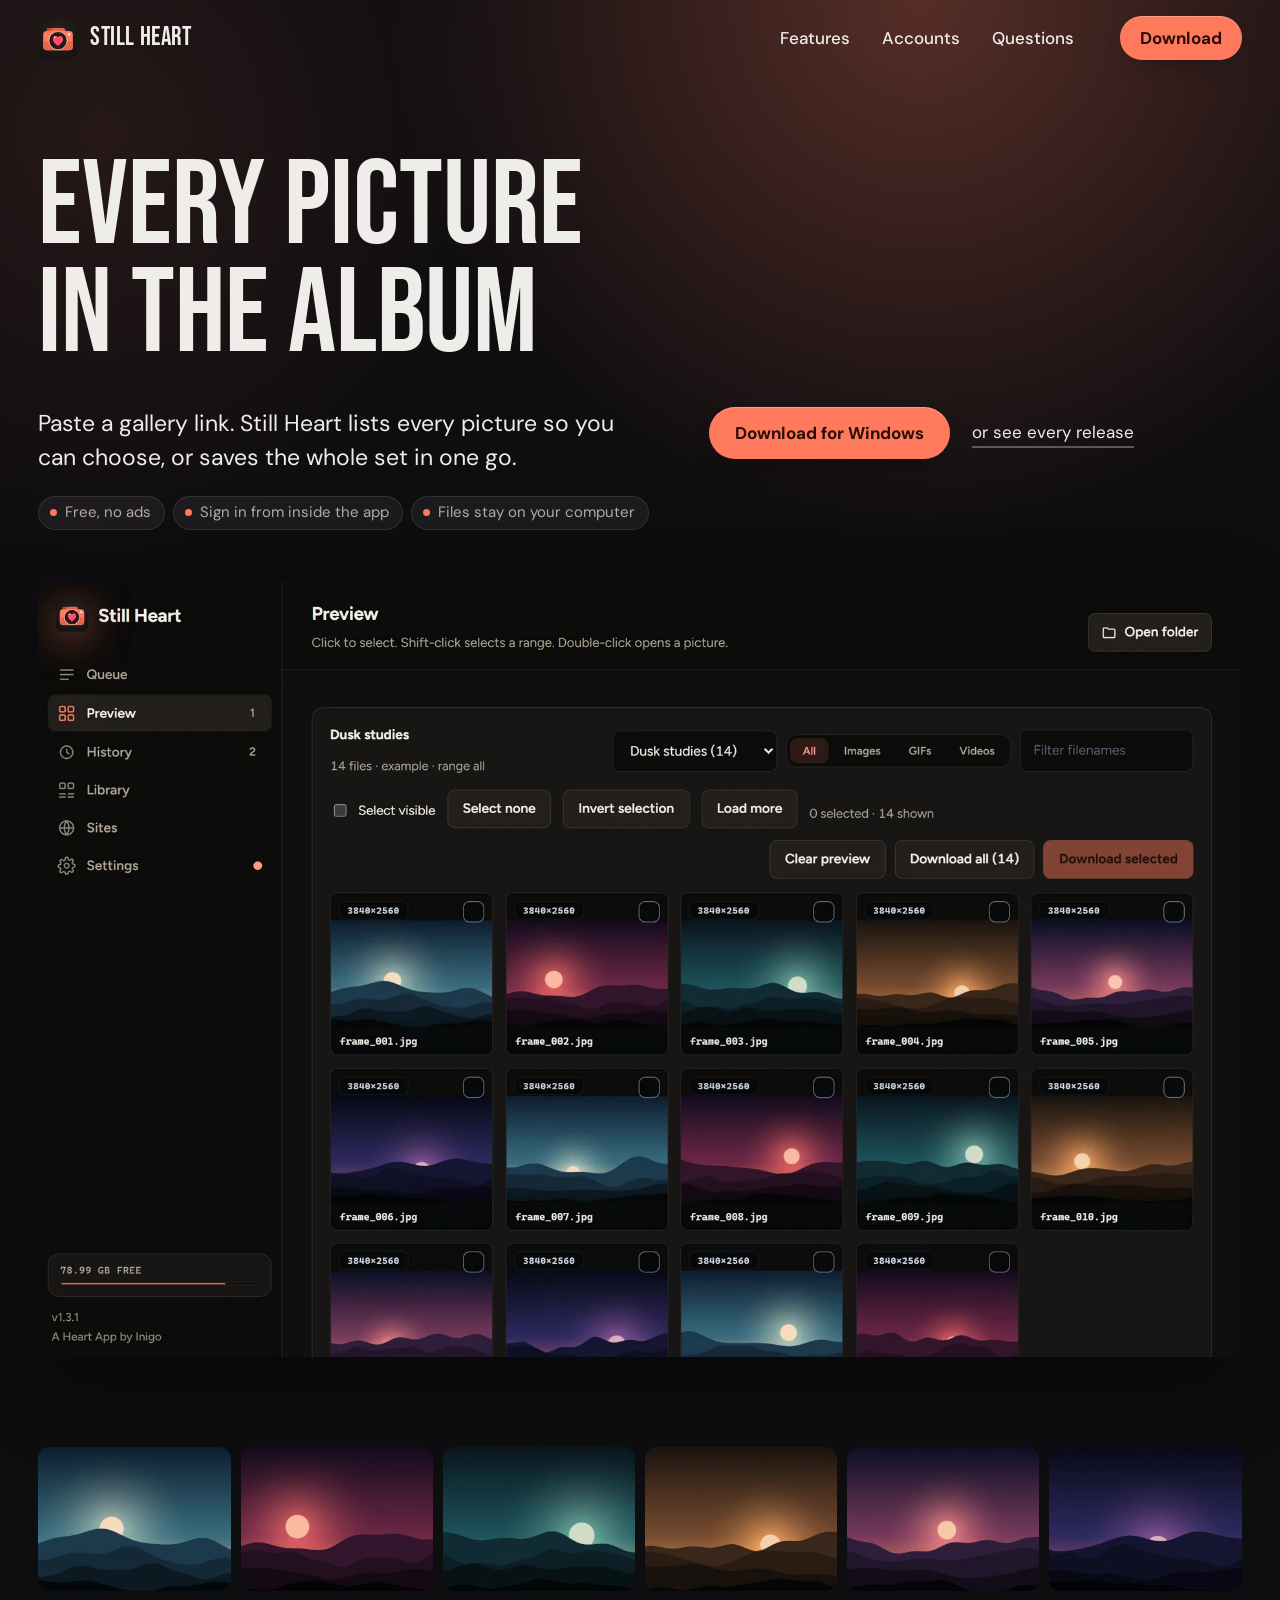
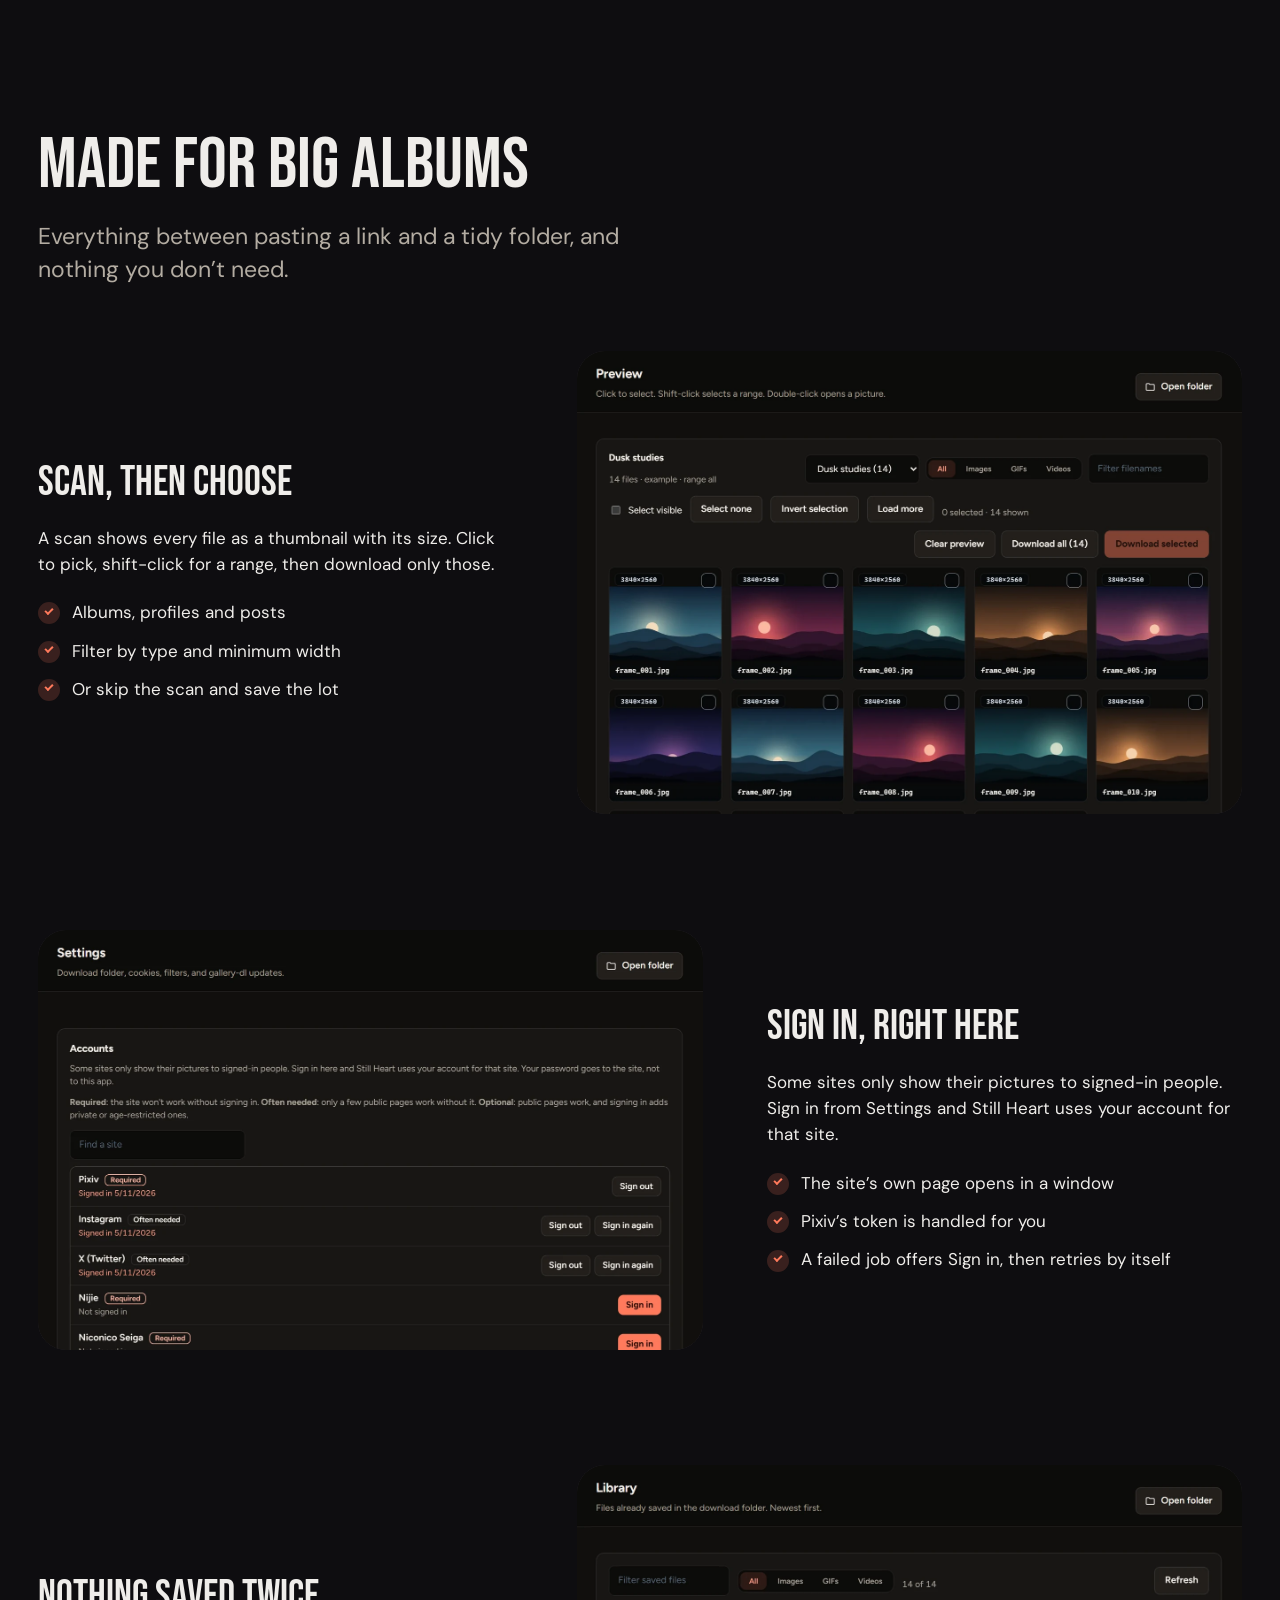
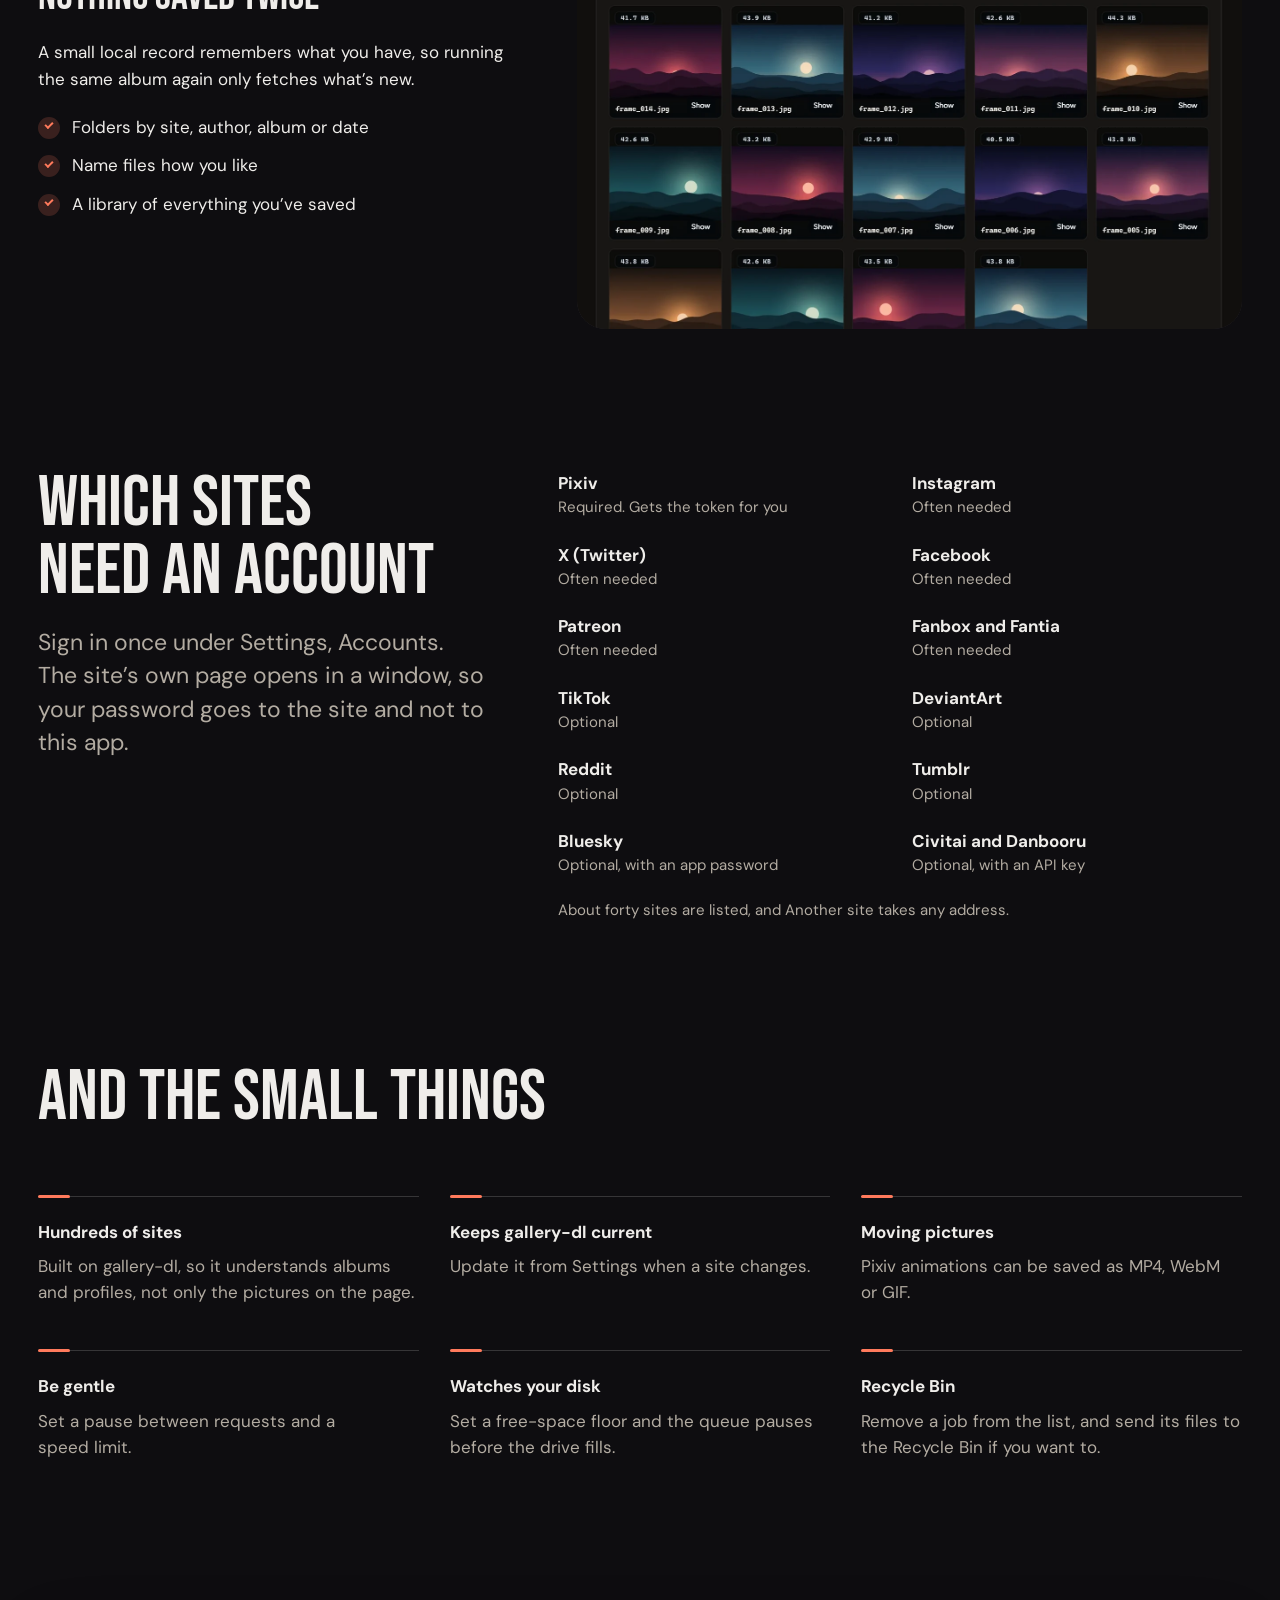
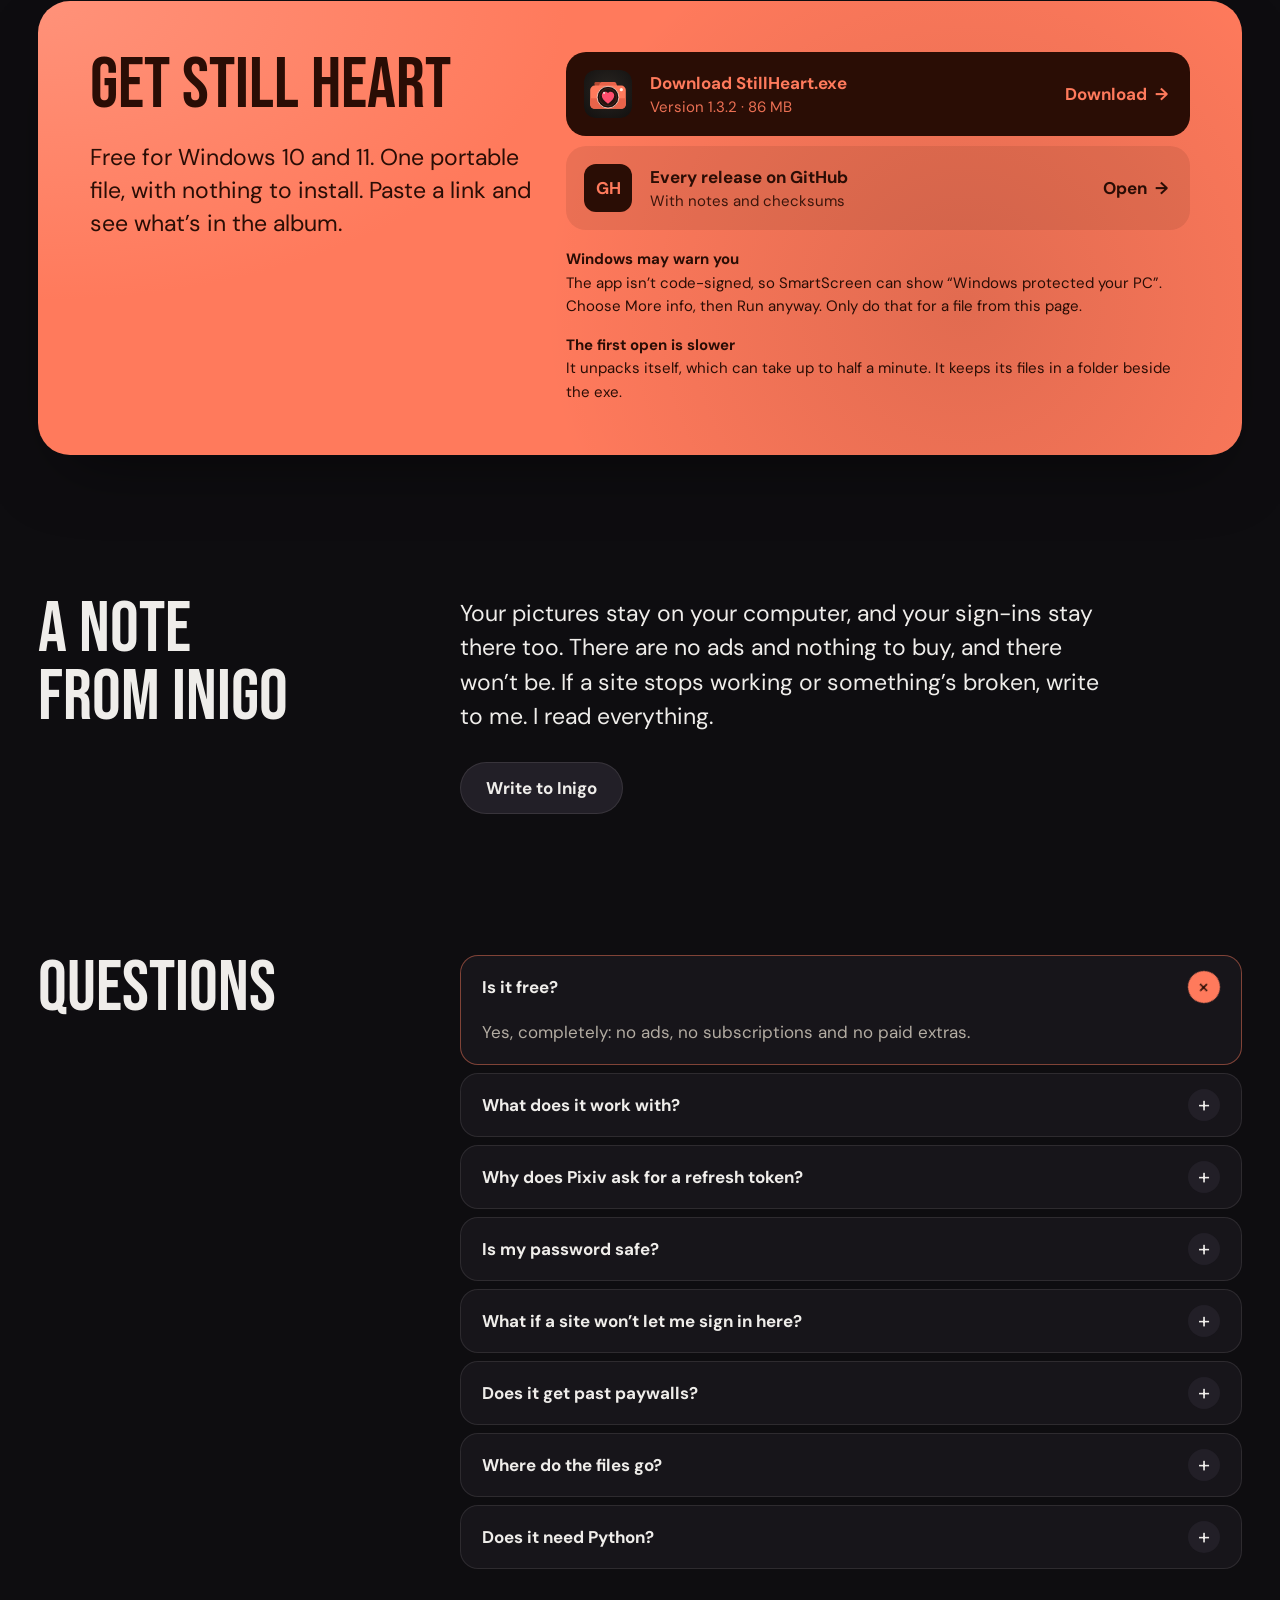
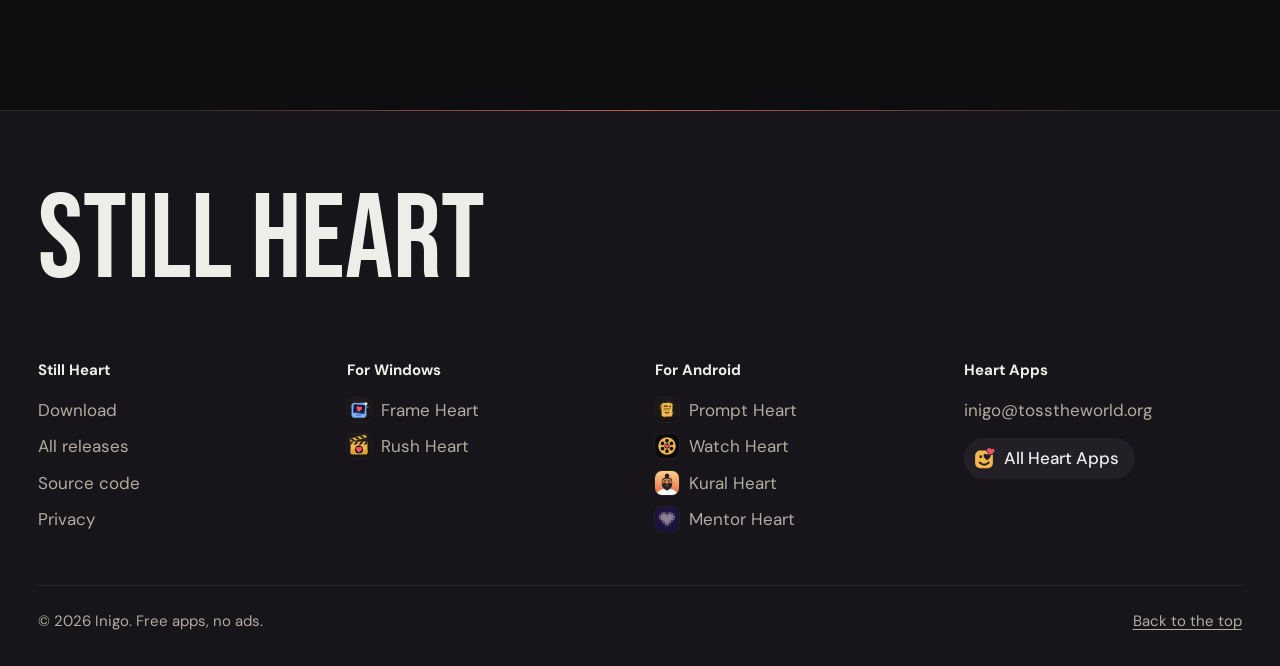
==== commit d3c0e0f2: "Footer: Mentor Heart, the new app for college departments" ====
--- a/index.html
+++ b/index.html
@@ -145,7 +145,7 @@
     <div class="foot-cols">
       <nav aria-label="Still Heart"><h2>Still Heart</h2><a href="https://github.com/inigo-code/still-heart-site/releases/latest/download/StillHeart.exe">Download</a><a href="https://github.com/inigo-code/still-heart-site/releases">All releases</a><a href="https://github.com/inigo-code/still-heart">Source code</a><a href="privacy.html">Privacy</a></nav>
       <nav aria-label="For Windows"><h2>For Windows</h2><a class="to-app" href="https://inigo-code.github.io/frame-heart-site/"><img src="assets/frame-heart.svg" width="24" height="24" alt="">Frame Heart</a><a class="to-app" href="https://inigo-code.github.io/rush-heart-site/"><img src="assets/rush-heart.svg" width="24" height="24" alt="">Rush Heart</a></nav>
-      <nav aria-label="For Android"><h2>For Android</h2><a class="to-app" href="https://inigo-code.github.io/prompt-heart-site/"><img src="assets/prompt-heart.png" width="24" height="24" alt="">Prompt Heart</a><a class="to-app" href="https://inigo-code.github.io/watch-heart-site/"><img src="assets/watch-heart.png" width="24" height="24" alt="">Watch Heart</a><a class="to-app" href="https://inigo-code.github.io/kural-heart-site/"><img src="assets/kural-heart.png" width="24" height="24" alt="">Kural Heart</a></nav>
+      <nav aria-label="For Android"><h2>For Android</h2><a class="to-app" href="https://inigo-code.github.io/prompt-heart-site/"><img src="assets/prompt-heart.png" width="24" height="24" alt="">Prompt Heart</a><a class="to-app" href="https://inigo-code.github.io/watch-heart-site/"><img src="assets/watch-heart.png" width="24" height="24" alt="">Watch Heart</a><a class="to-app" href="https://inigo-code.github.io/kural-heart-site/"><img src="assets/kural-heart.png" width="24" height="24" alt="">Kural Heart</a><a class="to-app" href="https://heartapps.github.io/mentor-heart/"><img src="assets/mentor-heart.png" width="24" height="24" alt="">Mentor Heart</a></nav>
       <nav aria-label="Heart Apps"><h2>Heart Apps</h2><a href="mailto:inigo@tosstheworld.org?subject=Still%20Heart">inigo@tosstheworld.org</a><a class="to-home" href="https://inigo-code.github.io/"><img src="assets/heart-apps.svg" width="22" height="22" alt="">All Heart Apps</a></nav>
     </div>
     <div class="foot-last"><p>© 2026 Inigo. Free apps, no ads.</p><a href="#top">Back to the top</a></div>
